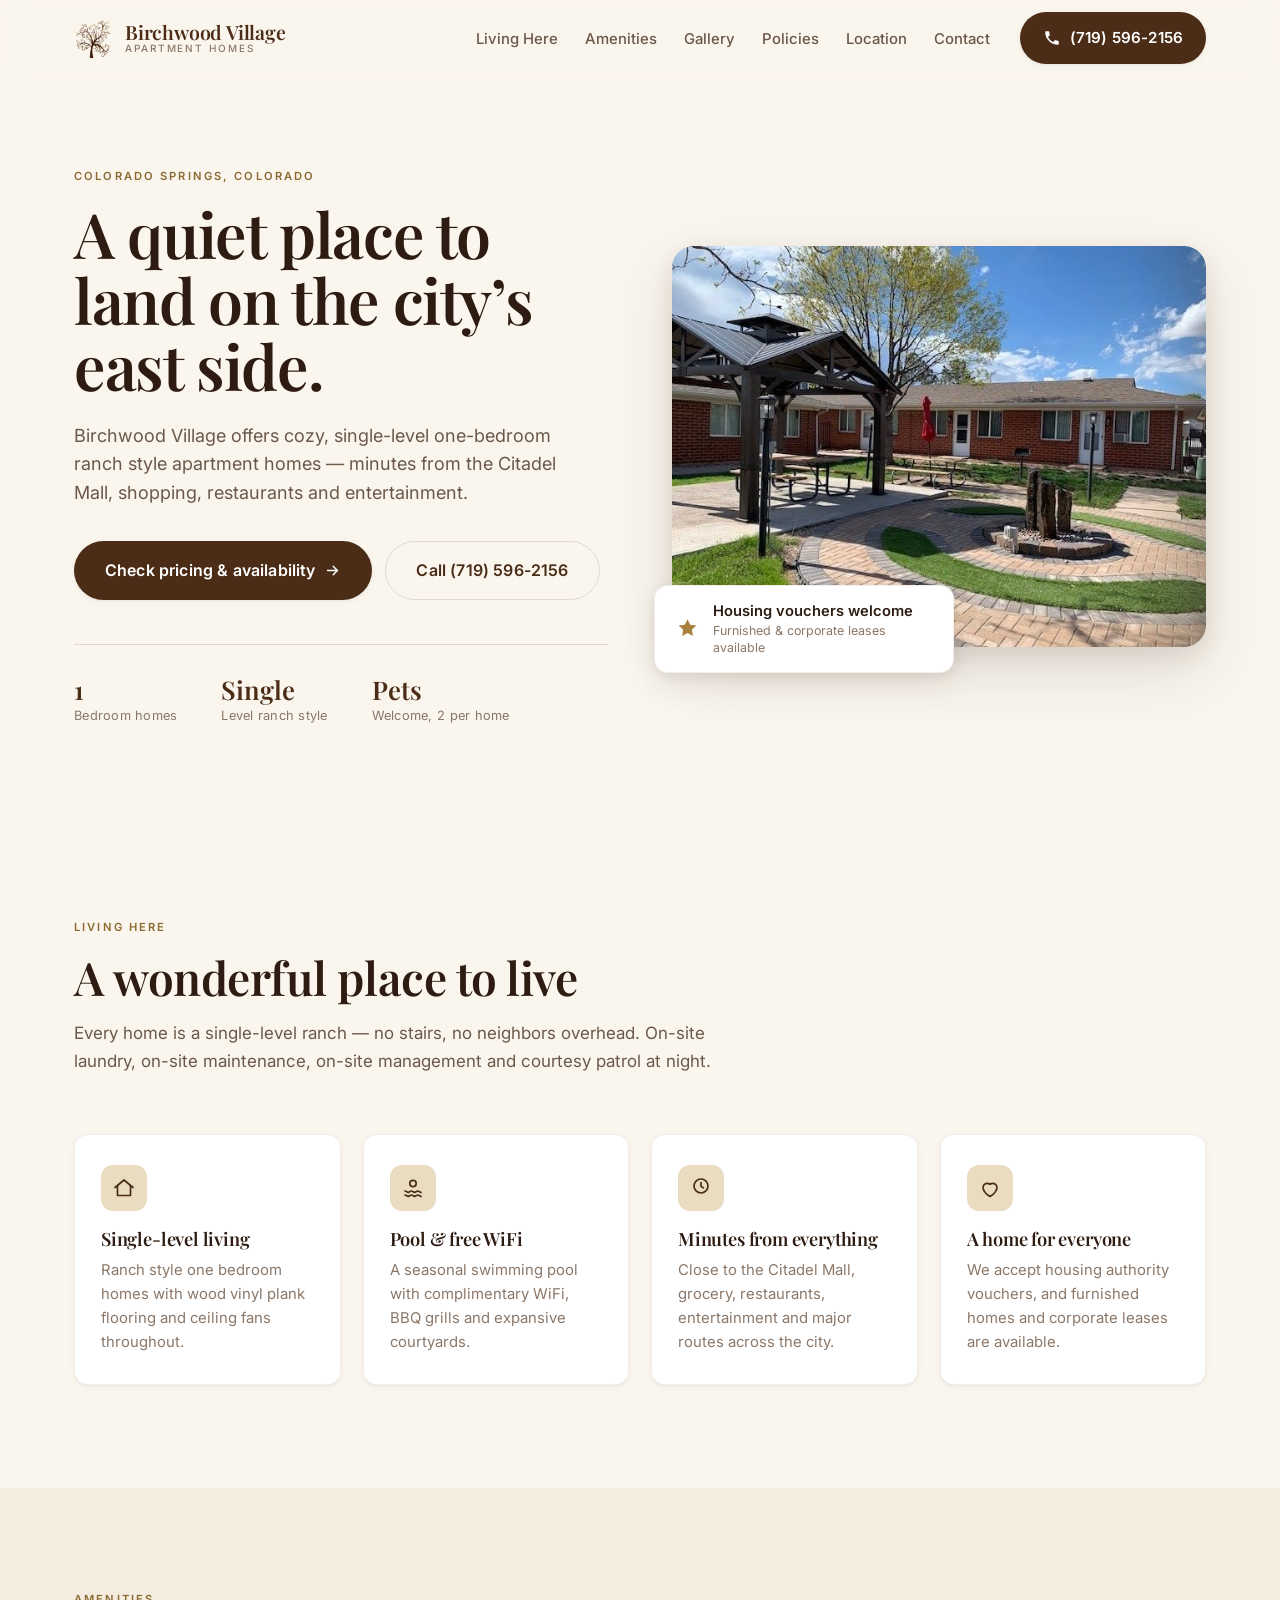
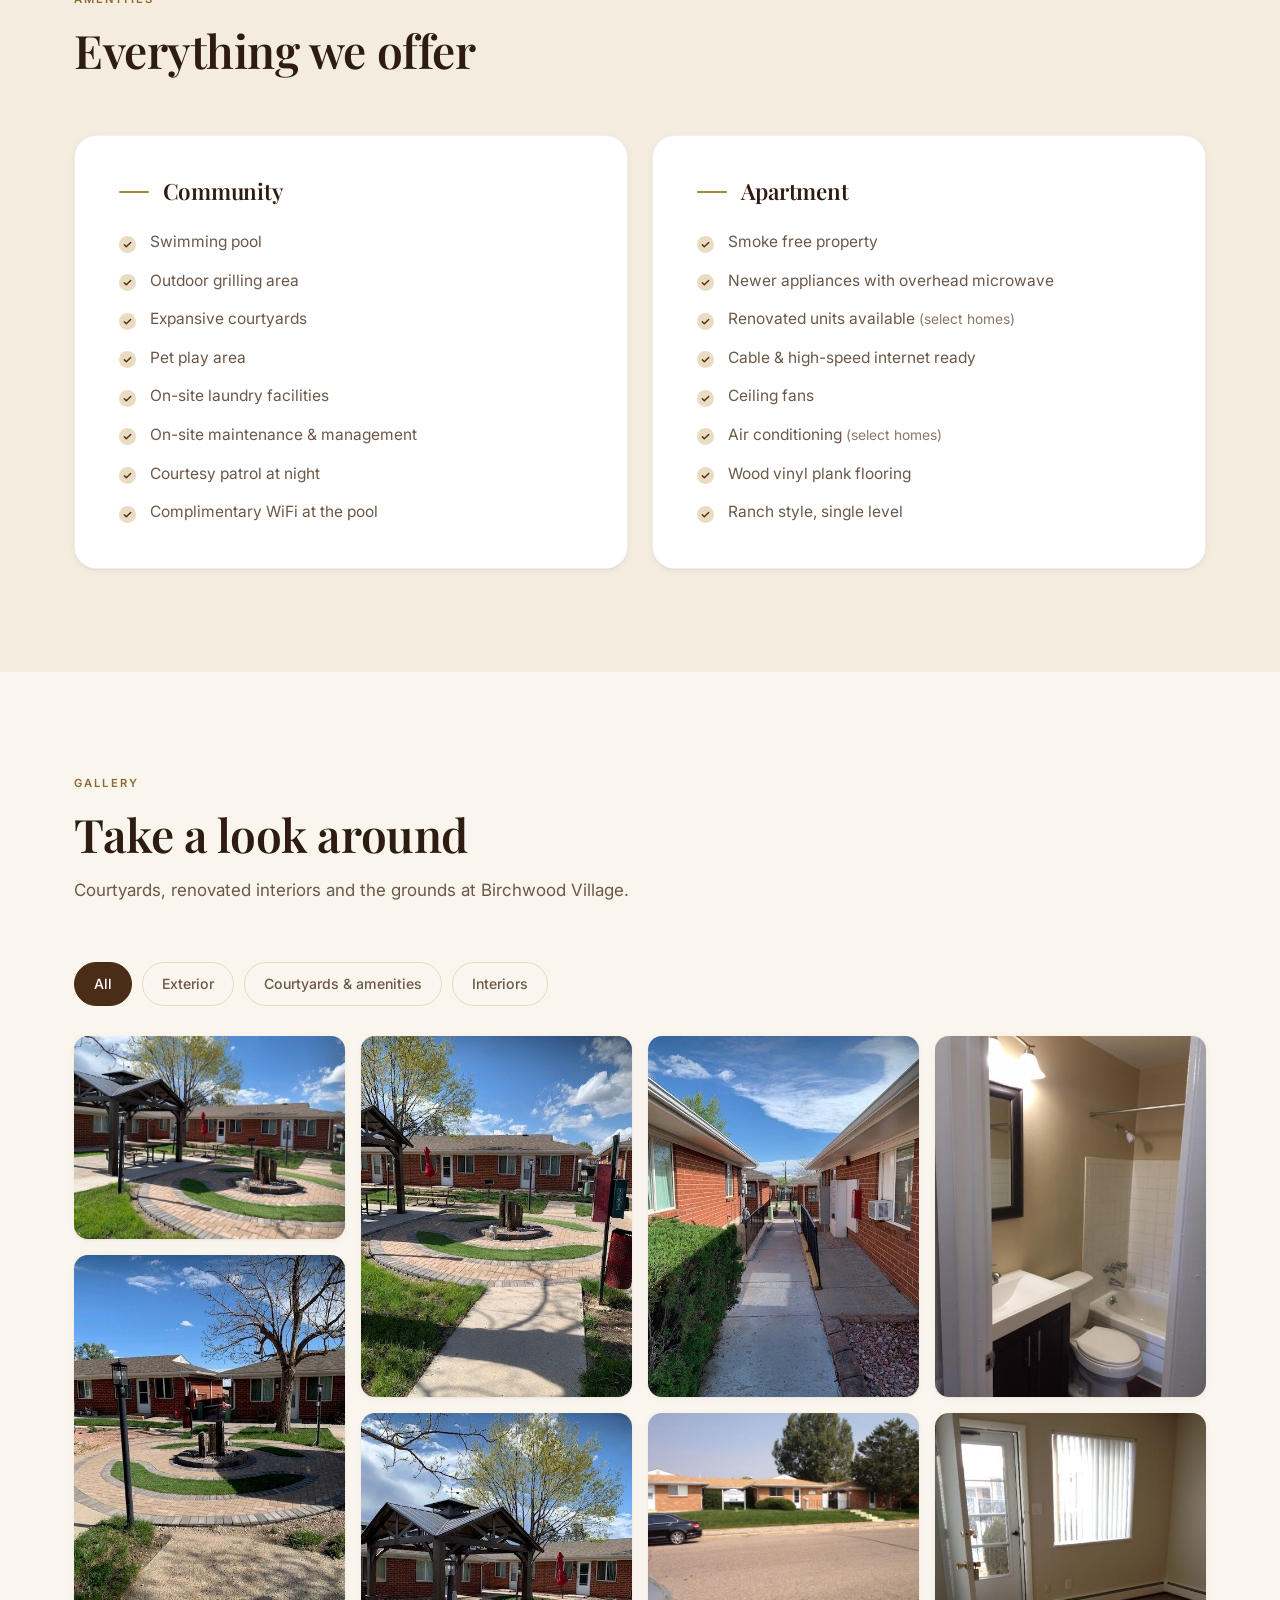
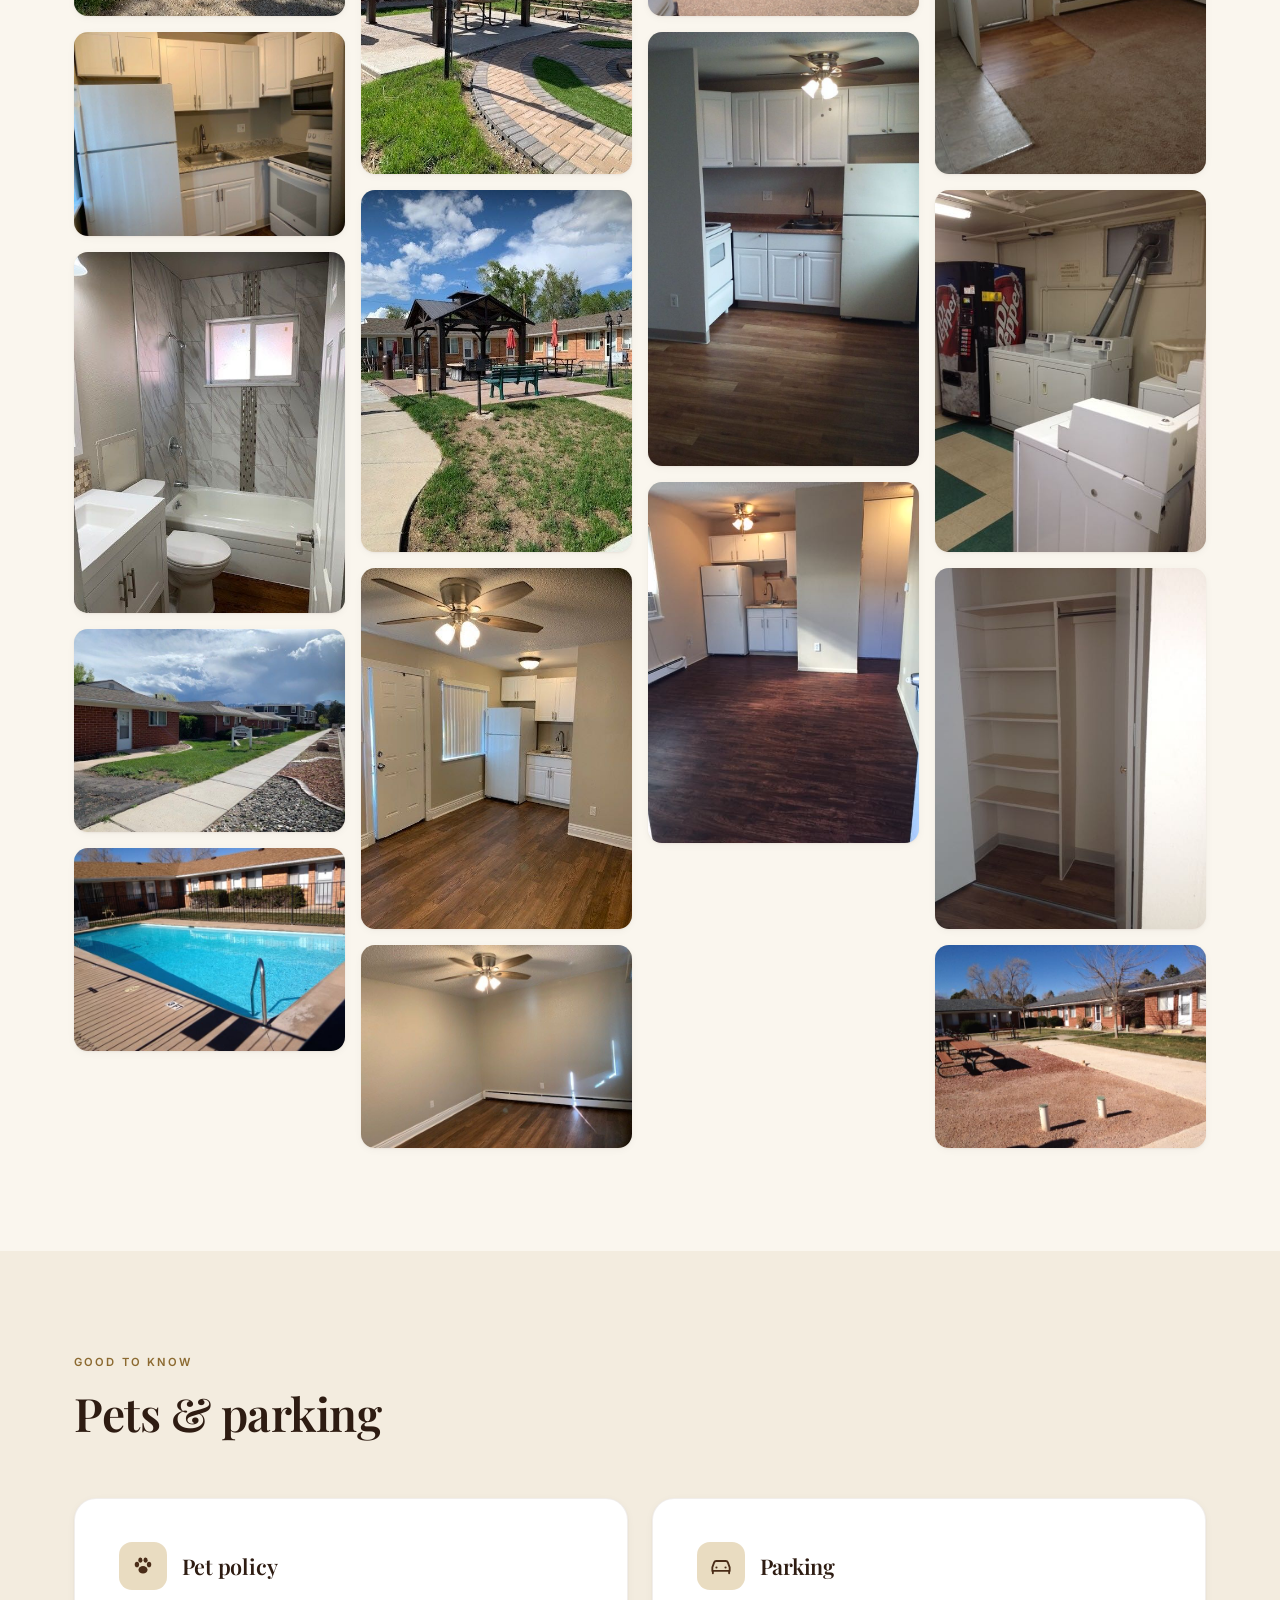
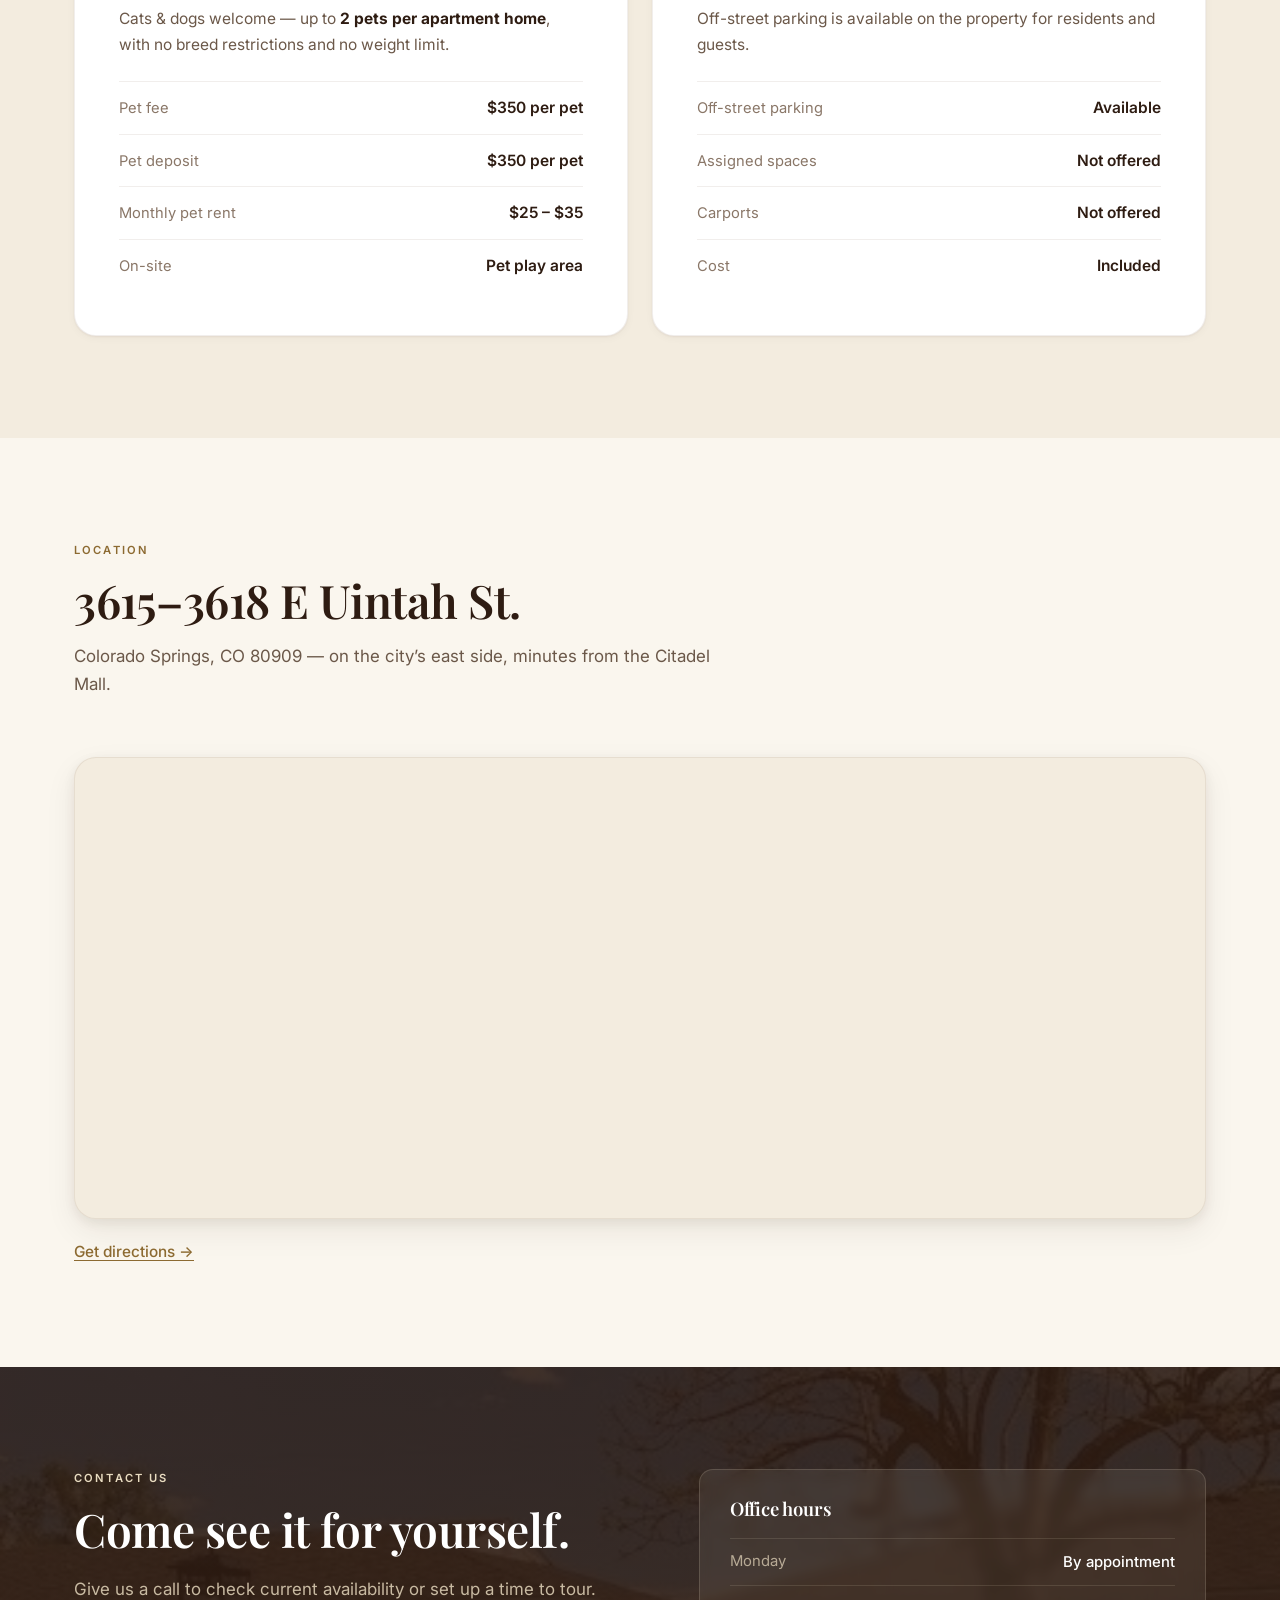
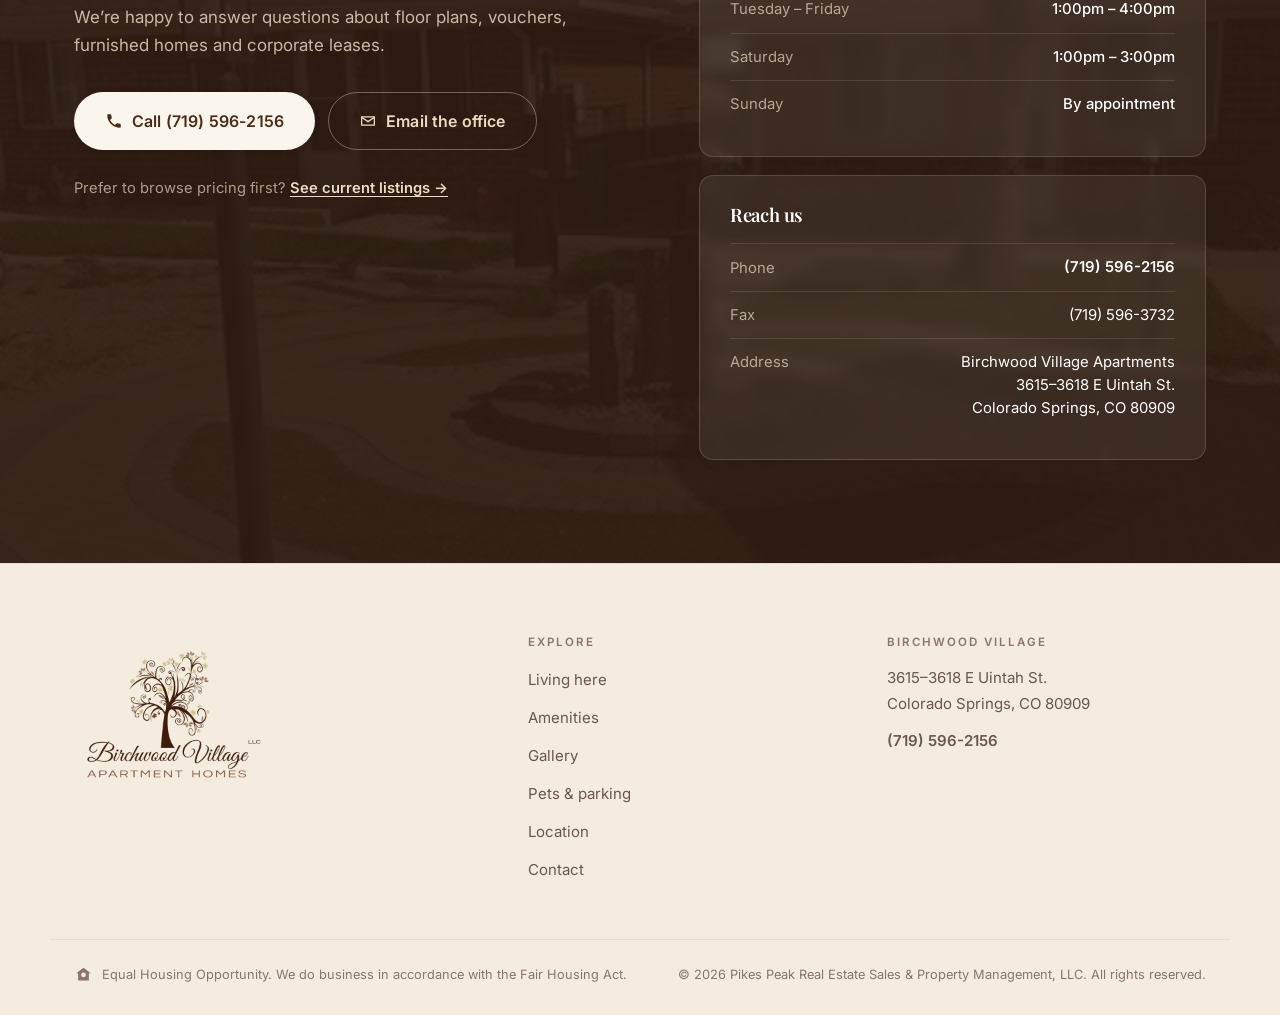
==== index.html @ 5e17aade "Rebuild Birchwood Village site as a static GitHub Pages site Replaces the WordPress/Divi site with a" ====
<!DOCTYPE html>
<html lang="en">
<head>
<meta charset="utf-8">
<meta name="viewport" content="width=device-width, initial-scale=1">
<title>Birchwood Village Apartments | One-Bedroom Homes in Colorado Springs, CO</title>
<meta name="description" content="Cozy single-level one-bedroom apartment homes in Colorado Springs, minutes from the Citadel Mall. Pool, courtyards, pet play area, on-site laundry. Housing vouchers welcome. Call (719) 596-2156.">
<link rel="canonical" href="https://www.rentbirchwoodvillage.com/">
<meta name="theme-color" content="#4A2C17">

<meta property="og:type" content="website">
<meta property="og:site_name" content="Birchwood Village Apartments">
<meta property="og:title" content="Birchwood Village Apartments | Colorado Springs, CO">
<meta property="og:description" content="Cozy single-level one-bedroom apartment homes minutes from the Citadel Mall. Pool, courtyards, pet play area and on-site laundry.">
<meta property="og:url" content="https://www.rentbirchwoodvillage.com/">
<meta property="og:image" content="https://www.rentbirchwoodvillage.com/assets/img/og-image.jpg">
<meta property="og:image:width" content="1200">
<meta property="og:image:height" content="630">
<meta name="twitter:card" content="summary_large_image">

<link rel="icon" type="image/png" href="assets/img/favicon.png">
<link rel="apple-touch-icon" href="assets/img/apple-touch-icon.png">

<link rel="preconnect" href="https://fonts.googleapis.com">
<link rel="preconnect" href="https://fonts.gstatic.com" crossorigin>
<link rel="stylesheet" href="https://fonts.googleapis.com/css2?family=Playfair+Display:ital,wght@0,500;0,600;0,700;1,500&family=Inter:wght@400;500;600&display=swap">
<link rel="stylesheet" href="assets/css/styles.css">

<script type="application/ld+json">
{
  "@context": "https://schema.org",
  "@type": "ApartmentComplex",
  "name": "Birchwood Village Apartments",
  "url": "https://www.rentbirchwoodvillage.com/",
  "image": "https://www.rentbirchwoodvillage.com/assets/img/og-image.jpg",
  "description": "Single-level one-bedroom ranch style apartment homes in Colorado Springs, Colorado, minutes from the Citadel Mall.",
  "telephone": "+1-719-596-2156",
  "faxNumber": "+1-719-596-3732",
  "numberOfBedrooms": 1,
  "petsAllowed": true,
  "smokingAllowed": false,
  "address": {
    "@type": "PostalAddress",
    "streetAddress": "3615-3618 E Uintah St.",
    "addressLocality": "Colorado Springs",
    "addressRegion": "CO",
    "postalCode": "80909",
    "addressCountry": "US"
  },
  "amenityFeature": [
    { "@type": "LocationFeatureSpecification", "name": "Swimming Pool", "value": true },
    { "@type": "LocationFeatureSpecification", "name": "Outdoor Grilling Area", "value": true },
    { "@type": "LocationFeatureSpecification", "name": "Pet Play Area", "value": true },
    { "@type": "LocationFeatureSpecification", "name": "On-Site Laundry Facilities", "value": true },
    { "@type": "LocationFeatureSpecification", "name": "Courtesy Patrol", "value": true },
    { "@type": "LocationFeatureSpecification", "name": "Smoke Free Property", "value": true }
  ],
  "openingHoursSpecification": [
    { "@type": "OpeningHoursSpecification", "dayOfWeek": ["Tuesday","Wednesday","Thursday","Friday"], "opens": "13:00", "closes": "16:00" },
    { "@type": "OpeningHoursSpecification", "dayOfWeek": "Saturday", "opens": "13:00", "closes": "15:00" }
  ]
}
</script>
</head>
<body>
<a class="skip-link" href="#main">Skip to content</a>

<header class="site-header" id="siteHeader">
  <div class="wrap header-inner">
    <a class="brand" href="#top" aria-label="Birchwood Village Apartments, home">
      <img class="brand-mark" src="assets/img/logo-mark.png" alt="" width="512" height="512" decoding="async">
      <span class="brand-text">
        <span class="brand-name">Birchwood Village</span>
        <span class="brand-sub">Apartment Homes</span>
      </span>
    </a>

    <nav class="nav" id="nav" aria-label="Main">
      <ul class="nav-list">
        <li><a href="#living">Living Here</a></li>
        <li><a href="#amenities">Amenities</a></li>
        <li><a href="#gallery">Gallery</a></li>
        <li><a href="#policies">Policies</a></li>
        <li><a href="#location">Location</a></li>
        <li><a href="#contact">Contact</a></li>
      </ul>
      <a class="btn btn-primary nav-cta" href="tel:+17195962156">
        <svg viewBox="0 0 24 24" aria-hidden="true" class="ico"><path d="M6.6 10.8a15.1 15.1 0 0 0 6.6 6.6l2.2-2.2c.3-.3.7-.4 1-.2 1.1.4 2.3.6 3.6.6.6 0 1 .4 1 1V20c0 .6-.4 1-1 1A17 17 0 0 1 3 4c0-.6.4-1 1-1h3.4c.6 0 1 .4 1 1 0 1.2.2 2.4.6 3.6.1.4 0 .8-.2 1l-2.2 2.2Z"/></svg>
        (719) 596-2156
      </a>
    </nav>

    <button class="nav-toggle" id="navToggle" aria-expanded="false" aria-controls="nav" aria-label="Open menu">
      <span class="bar"></span><span class="bar"></span><span class="bar"></span>
    </button>
  </div>
</header>

<main id="main">

  <!-- ================= HERO ================= -->
  <section class="hero" id="top">
    <div class="wrap hero-grid">
      <div class="hero-copy reveal">
        <p class="eyebrow">Colorado Springs, Colorado</p>
        <h1>A quiet place to land on the city&rsquo;s east side.</h1>
        <p class="lede">
          Birchwood Village offers cozy, single-level one-bedroom ranch style apartment
          homes &mdash; minutes from the Citadel Mall, shopping, restaurants and entertainment.
        </p>
        <div class="hero-actions">
          <a class="btn btn-primary btn-lg" href="https://www.apartments.com/birchwood-village-colorado-springs-co/5y0g01p/" target="_blank" rel="noopener">
            Check pricing &amp; availability
            <svg viewBox="0 0 24 24" aria-hidden="true" class="ico ico-end"><path d="M5 12h12M13 6l6 6-6 6" fill="none" stroke="currentColor" stroke-width="2" stroke-linecap="round" stroke-linejoin="round"/></svg>
          </a>
          <a class="btn btn-ghost btn-lg" href="tel:+17195962156">Call (719) 596-2156</a>
        </div>

        <ul class="hero-facts">
          <li><strong>1</strong><span>Bedroom homes</span></li>
          <li><strong>Single</strong><span>Level ranch style</span></li>
          <li><strong>Pets</strong><span>Welcome, 2 per home</span></li>
        </ul>
      </div>

      <div class="hero-media reveal">
        <figure class="hero-figure">
          <img src="assets/img/hero.jpg" alt="Covered picnic pavilion and fire pit in the paver courtyard at Birchwood Village" width="640" height="480" fetchpriority="high" decoding="async">
        </figure>
        <div class="hero-badge">
          <svg viewBox="0 0 24 24" aria-hidden="true"><path d="M12 3l2.6 5.3 5.9.9-4.3 4.1 1 5.8L12 16.4 6.8 19.1l1-5.8L3.5 9.2l5.9-.9L12 3z"/></svg>
          <span><strong>Housing vouchers welcome</strong>Furnished &amp; corporate leases available</span>
        </div>
      </div>
    </div>
  </section>

  <!-- ================= LIVING HERE ================= -->
  <section class="section" id="living">
    <div class="wrap">
      <header class="section-head reveal">
        <p class="eyebrow">Living here</p>
        <h2>A wonderful place to live</h2>
        <p class="section-lede">
          Every home is a single-level ranch &mdash; no stairs, no neighbors overhead. On-site
          laundry, on-site maintenance, on-site management and courtesy patrol at night.
        </p>
      </header>

      <ul class="feature-grid">
        <li class="feature reveal">
          <span class="feature-ico" aria-hidden="true">
            <svg viewBox="0 0 24 24"><path d="M3 11.5 12 4l9 7.5" fill="none" stroke="currentColor" stroke-width="1.7" stroke-linecap="round" stroke-linejoin="round"/><path d="M5.5 10v9.5h13V10" fill="none" stroke="currentColor" stroke-width="1.7" stroke-linecap="round" stroke-linejoin="round"/></svg>
          </span>
          <h3>Single-level living</h3>
          <p>Ranch style one bedroom homes with wood vinyl plank flooring and ceiling fans throughout.</p>
        </li>
        <li class="feature reveal">
          <span class="feature-ico" aria-hidden="true">
            <svg viewBox="0 0 24 24"><path d="M4 15c1.6 0 1.6 1.4 3.2 1.4S8.8 15 10.4 15s1.6 1.4 3.2 1.4S15.2 15 16.8 15s1.6 1.4 3.2 1.4" fill="none" stroke="currentColor" stroke-width="1.7" stroke-linecap="round"/><path d="M4 19c1.6 0 1.6 1.4 3.2 1.4S8.8 19 10.4 19s1.6 1.4 3.2 1.4S15.2 19 16.8 19s1.6 1.4 3.2 1.4" fill="none" stroke="currentColor" stroke-width="1.7" stroke-linecap="round"/><circle cx="12" cy="7.5" r="3.2" fill="none" stroke="currentColor" stroke-width="1.7"/></svg>
          </span>
          <h3>Pool &amp; free WiFi</h3>
          <p>A seasonal swimming pool with complimentary WiFi, BBQ grills and expansive courtyards.</p>
        </li>
        <li class="feature reveal">
          <span class="feature-ico" aria-hidden="true">
            <svg viewBox="0 0 24 24"><circle cx="12" cy="10" r="7" fill="none" stroke="currentColor" stroke-width="1.7"/><path d="M12 6.5v3.8l2.4 1.6" fill="none" stroke="currentColor" stroke-width="1.7" stroke-linecap="round"/></svg>
          </span>
          <h3>Minutes from everything</h3>
          <p>Close to the Citadel Mall, grocery, restaurants, entertainment and major routes across the city.</p>
        </li>
        <li class="feature reveal">
          <span class="feature-ico" aria-hidden="true">
            <svg viewBox="0 0 24 24"><path d="M12 20.5s-7-4.4-7-9.3A4.2 4.2 0 0 1 12 8.4a4.2 4.2 0 0 1 7 2.8c0 4.9-7 9.3-7 9.3Z" fill="none" stroke="currentColor" stroke-width="1.7" stroke-linejoin="round"/></svg>
          </span>
          <h3>A home for everyone</h3>
          <p>We accept housing authority vouchers, and furnished homes and corporate leases are available.</p>
        </li>
      </ul>
    </div>
  </section>

  <!-- ================= AMENITIES ================= -->
  <section class="section section-alt" id="amenities">
    <div class="wrap">
      <header class="section-head reveal">
        <p class="eyebrow">Amenities</p>
        <h2>Everything we offer</h2>
      </header>

      <div class="amen-grid">
        <div class="amen-card reveal">
          <h3><span class="amen-rule" aria-hidden="true"></span>Community</h3>
          <ul class="check-list">
            <li>Swimming pool</li>
            <li>Outdoor grilling area</li>
            <li>Expansive courtyards</li>
            <li>Pet play area</li>
            <li>On-site laundry facilities</li>
            <li>On-site maintenance &amp; management</li>
            <li>Courtesy patrol at night</li>
            <li>Complimentary WiFi at the pool</li>
          </ul>
        </div>

        <div class="amen-card reveal">
          <h3><span class="amen-rule" aria-hidden="true"></span>Apartment</h3>
          <ul class="check-list">
            <li>Smoke free property</li>
            <li>Newer appliances with overhead microwave</li>
            <li>Renovated units available <em>(select homes)</em></li>
            <li>Cable &amp; high-speed internet ready</li>
            <li>Ceiling fans</li>
            <li>Air conditioning <em>(select homes)</em></li>
            <li>Wood vinyl plank flooring</li>
            <li>Ranch style, single level</li>
          </ul>
        </div>
      </div>
    </div>
  </section>

  <!-- ================= GALLERY ================= -->
  <section class="section" id="gallery">
    <div class="wrap">
      <header class="section-head reveal">
        <p class="eyebrow">Gallery</p>
        <h2>Take a look around</h2>
        <p class="section-lede">Courtyards, renovated interiors and the grounds at Birchwood Village.</p>
      </header>

      <div class="filters reveal" role="group" aria-label="Filter photos">
        <button class="chip is-active" data-filter="all" aria-pressed="true">All</button>
        <button class="chip" data-filter="exterior" aria-pressed="false">Exterior</button>
        <button class="chip" data-filter="amenities" aria-pressed="false">Courtyards &amp; amenities</button>
        <button class="chip" data-filter="interiors" aria-pressed="false">Interiors</button>
      </div>

      <div class="gallery" id="galleryGrid">
        <button class="shot" data-cat="amenities" data-full="assets/img/gallery/courtyard-pavilion.jpg" data-caption="Covered picnic pavilion and fire pit in the paver courtyard">
          <img src="assets/img/gallery/courtyard-pavilion.jpg" alt="Covered picnic pavilion and fire pit in the paver courtyard" width="640" height="480" loading="lazy" decoding="async"></button>
        <button class="shot" data-cat="amenities" data-full="assets/img/gallery/courtyard-water-feature.jpg" data-caption="Paver courtyard with water feature and lamp posts">
          <img src="assets/img/gallery/courtyard-water-feature.jpg" alt="Paver courtyard with water feature and lamp posts" width="480" height="640" loading="lazy" decoding="async"></button>
        <button class="shot" data-cat="interiors" data-full="assets/img/gallery/kitchen-renovated.jpg" data-caption="Renovated kitchen with granite counters, shaker cabinets and stainless microwave">
          <img src="assets/img/gallery/kitchen-renovated.jpg" alt="Renovated kitchen with granite counters, shaker cabinets and stainless microwave" width="640" height="480" loading="lazy" decoding="async"></button>
        <button class="shot" data-cat="interiors" data-full="assets/img/gallery/bathroom-renovated.jpg" data-caption="Renovated bathroom with tile tub surround and mosaic accent">
          <img src="assets/img/gallery/bathroom-renovated.jpg" alt="Renovated bathroom with tile tub surround and mosaic accent" width="480" height="640" loading="lazy" decoding="async"></button>
        <button class="shot" data-cat="exterior" data-full="assets/img/gallery/exterior-row.jpg" data-caption="Single-level brick ranch apartment homes">
          <img src="assets/img/gallery/exterior-row.jpg" alt="Single-level brick ranch apartment homes along a sidewalk" width="640" height="480" loading="lazy" decoding="async"></button>
        <button class="shot" data-cat="amenities" data-full="assets/img/gallery/swimming-pool.jpg" data-caption="Seasonal swimming pool">
          <img src="assets/img/gallery/swimming-pool.jpg" alt="Seasonal swimming pool with fenced deck" width="640" height="480" loading="lazy" decoding="async"></button>
        <button class="shot" data-cat="amenities" data-full="assets/img/gallery/courtyard-seating.jpg" data-caption="Courtyard picnic tables and grilling area">
          <img src="assets/img/gallery/courtyard-seating.jpg" alt="Courtyard picnic tables and grilling area" width="480" height="640" loading="lazy" decoding="async"></button>
        <button class="shot" data-cat="amenities" data-full="assets/img/gallery/pavilion-picnic.jpg" data-caption="Covered pavilion with picnic seating">
          <img src="assets/img/gallery/pavilion-picnic.jpg" alt="Covered pavilion with picnic seating beside the courtyard" width="480" height="640" loading="lazy" decoding="async"></button>
        <button class="shot" data-cat="amenities" data-full="assets/img/gallery/pavilion-lawn.jpg" data-caption="Pavilion and open lawn">
          <img src="assets/img/gallery/pavilion-lawn.jpg" alt="Pavilion and open lawn with patio umbrellas" width="480" height="640" loading="lazy" decoding="async"></button>
        <button class="shot" data-cat="interiors" data-full="assets/img/gallery/living-kitchenette.jpg" data-caption="Open living area with kitchen and ceiling fan">
          <img src="assets/img/gallery/living-kitchenette.jpg" alt="Open living area with kitchen and ceiling fan" width="480" height="640" loading="lazy" decoding="async"></button>
        <button class="shot" data-cat="interiors" data-full="assets/img/gallery/bedroom.jpg" data-caption="Bedroom with ceiling fan and wood-style plank flooring">
          <img src="assets/img/gallery/bedroom.jpg" alt="Bedroom with ceiling fan and wood-style plank flooring" width="640" height="480" loading="lazy" decoding="async"></button>
        <button class="shot" data-cat="exterior" data-full="assets/img/gallery/walkway.jpg" data-caption="Landscaped walkway between apartment buildings">
          <img src="assets/img/gallery/walkway.jpg" alt="Landscaped walkway between brick apartment buildings" width="480" height="640" loading="lazy" decoding="async"></button>
        <button class="shot" data-cat="exterior" data-full="assets/img/gallery/property-frontage.jpg" data-caption="Birchwood Village frontage on East Uintah Street">
          <img src="assets/img/gallery/property-frontage.jpg" alt="Birchwood Village frontage and signage on East Uintah Street" width="1200" height="900" loading="lazy" decoding="async"></button>
        <button class="shot" data-cat="interiors" data-full="assets/img/gallery/kitchen-updated.jpg" data-caption="Updated kitchen with full-size appliances">
          <img src="assets/img/gallery/kitchen-updated.jpg" alt="Updated kitchen with full-size appliances" width="750" height="1200" loading="lazy" decoding="async"></button>
        <button class="shot" data-cat="interiors" data-full="assets/img/gallery/remodeled-interior.jpg" data-caption="Remodeled apartment interior">
          <img src="assets/img/gallery/remodeled-interior.jpg" alt="Remodeled apartment interior" width="480" height="640" loading="lazy" decoding="async"></button>
        <button class="shot" data-cat="interiors" data-full="assets/img/gallery/remodeled-bath.jpg" data-caption="Remodeled bathroom">
          <img src="assets/img/gallery/remodeled-bath.jpg" alt="Remodeled bathroom" width="480" height="640" loading="lazy" decoding="async"></button>
        <button class="shot" data-cat="interiors" data-full="assets/img/gallery/living-area.jpg" data-caption="Living area with large window">
          <img src="assets/img/gallery/living-area.jpg" alt="Living area with large window" width="480" height="640" loading="lazy" decoding="async"></button>
        <button class="shot" data-cat="amenities" data-full="assets/img/gallery/laundry-facility.jpg" data-caption="On-site laundry facility">
          <img src="assets/img/gallery/laundry-facility.jpg" alt="On-site laundry facility with washers and dryers" width="480" height="640" loading="lazy" decoding="async"></button>
        <button class="shot" data-cat="interiors" data-full="assets/img/gallery/storage.jpg" data-caption="In-unit storage closet">
          <img src="assets/img/gallery/storage.jpg" alt="In-unit storage closet" width="480" height="640" loading="lazy" decoding="async"></button>
        <button class="shot" data-cat="exterior" data-full="assets/img/gallery/courtyard-lawn.jpg" data-caption="Courtyard lawns and mature trees">
          <img src="assets/img/gallery/courtyard-lawn.jpg" alt="Courtyard lawns and mature trees" width="640" height="480" loading="lazy" decoding="async"></button>
      </div>
      <p class="gallery-empty" id="galleryEmpty" hidden>No photos in this category.</p>
    </div>
  </section>

  <!-- ================= POLICIES ================= -->
  <section class="section section-alt" id="policies">
    <div class="wrap">
      <header class="section-head reveal">
        <p class="eyebrow">Good to know</p>
        <h2>Pets &amp; parking</h2>
      </header>

      <div class="policy-grid">
        <div class="policy-card reveal">
          <div class="policy-head">
            <span class="policy-ico" aria-hidden="true">
              <svg viewBox="0 0 24 24"><ellipse cx="12" cy="15.5" rx="4.2" ry="3.4"/><ellipse cx="6.4" cy="10.6" rx="2" ry="2.6"/><ellipse cx="17.6" cy="10.6" rx="2" ry="2.6"/><ellipse cx="9.6" cy="6.6" rx="1.9" ry="2.5"/><ellipse cx="14.4" cy="6.6" rx="1.9" ry="2.5"/></svg>
            </span>
            <h3>Pet policy</h3>
          </div>
          <p class="policy-note">Cats &amp; dogs welcome &mdash; up to <strong>2 pets per apartment home</strong>, with no breed restrictions and no weight limit.</p>
          <dl class="spec">
            <div><dt>Pet fee</dt><dd>$350 per pet</dd></div>
            <div><dt>Pet deposit</dt><dd>$350 per pet</dd></div>
            <div><dt>Monthly pet rent</dt><dd>$25 &ndash; $35</dd></div>
            <div><dt>On-site</dt><dd>Pet play area</dd></div>
          </dl>
        </div>

        <div class="policy-card reveal">
          <div class="policy-head">
            <span class="policy-ico" aria-hidden="true">
              <svg viewBox="0 0 24 24"><path d="M4.5 16.5v2.2M19.5 16.5v2.2" stroke="currentColor" stroke-width="1.7" stroke-linecap="round" fill="none"/><path d="M4 16.5h16v-3.2l-1.7-4.6a2 2 0 0 0-1.9-1.3H7.6a2 2 0 0 0-1.9 1.3L4 13.3v3.2Z" fill="none" stroke="currentColor" stroke-width="1.7" stroke-linejoin="round"/><circle cx="7.8" cy="13.4" r="1"/><circle cx="16.2" cy="13.4" r="1"/></svg>
            </span>
            <h3>Parking</h3>
          </div>
          <p class="policy-note">Off-street parking is available on the property for residents and guests.</p>
          <dl class="spec">
            <div><dt>Off-street parking</dt><dd>Available</dd></div>
            <div><dt>Assigned spaces</dt><dd>Not offered</dd></div>
            <div><dt>Carports</dt><dd>Not offered</dd></div>
            <div><dt>Cost</dt><dd>Included</dd></div>
          </dl>
        </div>
      </div>
    </div>
  </section>

  <!-- ================= LOCATION ================= -->
  <section class="section" id="location">
    <div class="wrap">
      <header class="section-head reveal">
        <p class="eyebrow">Location</p>
        <h2>3615&ndash;3618 E Uintah St.</h2>
        <p class="section-lede">Colorado Springs, CO 80909 &mdash; on the city&rsquo;s east side, minutes from the Citadel Mall.</p>
      </header>

      <div class="map-wrap reveal">
        <iframe
          title="Map showing Birchwood Village Apartments at 3615 E Uintah St, Colorado Springs, CO 80909"
          src="https://maps.google.com/maps?q=3615%20E%20Uintah%20St%2C%20Colorado%20Springs%2C%20CO%2080909&t=&z=15&ie=UTF8&iwloc=&output=embed"
          loading="lazy" referrerpolicy="no-referrer-when-downgrade"></iframe>
      </div>
      <p class="map-link">
        <a href="https://www.google.com/maps/dir/?api=1&destination=3615+E+Uintah+St%2C+Colorado+Springs%2C+CO+80909" target="_blank" rel="noopener">Get directions &rarr;</a>
      </p>
    </div>
  </section>

  <!-- ================= CONTACT ================= -->
  <section class="section section-contact" id="contact">
    <div class="wrap">
      <div class="contact-grid">
        <div class="contact-copy reveal">
          <p class="eyebrow eyebrow-light">Contact us</p>
          <h2>Come see it for yourself.</h2>
          <p class="lede-light">
            Give us a call to check current availability or set up a time to tour. We&rsquo;re happy
            to answer questions about floor plans, vouchers, furnished homes and corporate leases.
          </p>

          <div class="contact-actions">
            <a class="btn btn-cream btn-lg" href="tel:+17195962156">
              <svg viewBox="0 0 24 24" aria-hidden="true" class="ico"><path d="M6.6 10.8a15.1 15.1 0 0 0 6.6 6.6l2.2-2.2c.3-.3.7-.4 1-.2 1.1.4 2.3.6 3.6.6.6 0 1 .4 1 1V20c0 .6-.4 1-1 1A17 17 0 0 1 3 4c0-.6.4-1 1-1h3.4c.6 0 1 .4 1 1 0 1.2.2 2.4.6 3.6.1.4 0 .8-.2 1l-2.2 2.2Z"/></svg>
              Call (719) 596-2156
            </a>
            <!-- TODO: confirm this mailbox exists before launch (see README). -->
            <a class="btn btn-outline-light btn-lg" href="mailto:leasing@rentbirchwoodvillage.com?subject=Birchwood%20Village%20%E2%80%93%20Availability%20Inquiry&amp;body=Hello%2C%0A%0AI%27d%20like%20to%20ask%20about%20availability%20at%20Birchwood%20Village.%0A%0AName%3A%0APhone%3A%0ADesired%20move-in%20date%3A%0AQuestions%3A%0A%0AThank%20you.">
              <svg viewBox="0 0 24 24" aria-hidden="true" class="ico"><path d="M3.5 6.5h17v11h-17z" fill="none" stroke="currentColor" stroke-width="1.7"/><path d="m3.9 7.2 8.1 5.6 8.1-5.6" fill="none" stroke="currentColor" stroke-width="1.7" stroke-linecap="round"/></svg>
              Email the office
            </a>
          </div>

          <p class="contact-fine">
            Prefer to browse pricing first?
            <a href="https://www.apartments.com/birchwood-village-colorado-springs-co/5y0g01p/" target="_blank" rel="noopener">See current listings &rarr;</a>
          </p>
        </div>

        <div class="contact-cards reveal">
          <div class="info-card">
            <h3>Office hours</h3>
            <dl class="hours">
              <div><dt>Monday</dt><dd>By appointment</dd></div>
              <div><dt>Tuesday &ndash; Friday</dt><dd>1:00pm &ndash; 4:00pm</dd></div>
              <div><dt>Saturday</dt><dd>1:00pm &ndash; 3:00pm</dd></div>
              <div><dt>Sunday</dt><dd>By appointment</dd></div>
            </dl>
          </div>

          <div class="info-card">
            <h3>Reach us</h3>
            <ul class="contact-list">
              <li>
                <span class="cl-label">Phone</span>
                <a href="tel:+17195962156">(719) 596-2156</a>
              </li>
              <li>
                <span class="cl-label">Fax</span>
                <span>(719) 596-3732</span>
              </li>
              <li>
                <span class="cl-label">Address</span>
                <address>
                  Birchwood Village Apartments<br>
                  3615&ndash;3618 E Uintah St.<br>
                  Colorado Springs, CO 80909
                </address>
              </li>
            </ul>
          </div>
        </div>
      </div>
    </div>
  </section>

</main>

<footer class="site-footer">
  <div class="wrap footer-inner">
    <div class="footer-brand">
      <img src="assets/img/logo.png" alt="Birchwood Village Apartment Homes" width="1200" height="960" loading="lazy" decoding="async">
    </div>

    <nav class="footer-nav" aria-label="Footer">
      <h4>Explore</h4>
      <ul>
        <li><a href="#living">Living here</a></li>
        <li><a href="#amenities">Amenities</a></li>
        <li><a href="#gallery">Gallery</a></li>
        <li><a href="#policies">Pets &amp; parking</a></li>
        <li><a href="#location">Location</a></li>
        <li><a href="#contact">Contact</a></li>
      </ul>
    </nav>

    <div class="footer-contact">
      <h4>Birchwood Village</h4>
      <address>
        3615&ndash;3618 E Uintah St.<br>
        Colorado Springs, CO 80909
      </address>
      <p><a href="tel:+17195962156">(719) 596-2156</a></p>
    </div>
  </div>

  <div class="wrap footer-bottom">
    <p class="eho">
      <svg viewBox="0 0 24 24" aria-hidden="true" class="eho-ico"><path d="M12 3.5 2.8 10.4h2.4v9.2h13.6v-9.2h2.4L12 3.5Zm0 6.1a3 3 0 1 1 0 6 3 3 0 0 1 0-6Z"/></svg>
      Equal Housing Opportunity. We do business in accordance with the Fair Housing Act.
    </p>
    <p class="copy">&copy; <span id="year">2026</span> Pikes Peak Real Estate Sales &amp; Property Management, LLC. All rights reserved.</p>
  </div>
</footer>

<!-- Lightbox -->
<div class="lightbox" id="lightbox" role="dialog" aria-modal="true" aria-label="Photo viewer" hidden>
  <button class="lb-close" id="lbClose" aria-label="Close photo viewer">&times;</button>
  <button class="lb-nav lb-prev" id="lbPrev" aria-label="Previous photo">&#8249;</button>
  <figure class="lb-figure">
    <img id="lbImg" src="" alt="">
    <figcaption id="lbCaption"></figcaption>
  </figure>
  <button class="lb-nav lb-next" id="lbNext" aria-label="Next photo">&#8250;</button>
</div>

<script src="assets/js/main.js" defer></script>
</body>
</html>
---- assets/css/styles.css ----
/* ==========================================================================
   Birchwood Village Apartments
   Palette derived from the property logo: deep brown, warm gold, cream.
   ========================================================================== */

:root {
  --ink:        #2E1C12;
  --brown:      #4A2C17;
  --brown-mid:  #6B4426;
  --body:       #6B5849;
  --body-soft:  #8A7768;

  --gold:       #A9813F;
  --gold-deep:  #8C6A31;
  --gold-soft:  #E9DCC1;

  --cream:      #FAF6EE;
  --cream-deep: #F3ECDF;
  --card:       #FFFFFF;

  --line:       rgba(74, 44, 23, .14);
  --line-soft:  rgba(74, 44, 23, .08);

  --shadow-sm:  0 1px 2px rgba(46, 28, 18, .05), 0 2px 8px rgba(46, 28, 18, .04);
  --shadow-md:  0 4px 12px rgba(46, 28, 18, .07), 0 12px 32px rgba(46, 28, 18, .07);
  --shadow-lg:  0 8px 24px rgba(46, 28, 18, .10), 0 24px 64px rgba(46, 28, 18, .12);

  --serif: "Playfair Display", "Iowan Old Style", Georgia, "Times New Roman", serif;
  --sans:  "Inter", -apple-system, BlinkMacSystemFont, "Segoe UI", Roboto, Helvetica, Arial, sans-serif;

  --wrap: 1180px;
  --header-h: 76px;
  --radius: 14px;
  --radius-lg: 22px;
}

/* ---------- Reset ---------- */
*, *::before, *::after { box-sizing: border-box; }
html {
  -webkit-text-size-adjust: 100%;
  scroll-behavior: smooth;
  scroll-padding-top: calc(var(--header-h) + 16px);
}
body {
  margin: 0;
  background: var(--cream);
  color: var(--body);
  font-family: var(--sans);
  font-size: 17px;
  line-height: 1.65;
  -webkit-font-smoothing: antialiased;
  overflow-x: hidden;
}
img, svg, iframe { display: block; max-width: 100%; }
img { height: auto; }
h1, h2, h3, h4 { color: var(--ink); font-family: var(--serif); font-weight: 600; line-height: 1.15; margin: 0; letter-spacing: -.01em; }
p { margin: 0; }
ul, ol, dl, dd { margin: 0; padding: 0; }
li { list-style: none; }
a { color: var(--gold-deep); text-decoration-thickness: 1px; text-underline-offset: 3px; }
address { font-style: normal; }
button { font: inherit; color: inherit; }

:focus-visible {
  outline: 2.5px solid var(--gold);
  outline-offset: 3px;
  border-radius: 4px;
}

.wrap { width: 100%; max-width: var(--wrap); margin-inline: auto; padding-inline: 24px; }

.skip-link {
  position: absolute; left: 12px; top: -60px; z-index: 200;
  background: var(--brown); color: #fff; padding: 10px 18px;
  border-radius: 0 0 10px 10px; text-decoration: none; transition: top .18s ease;
}
.skip-link:focus { top: 0; }

/* ---------- Buttons ---------- */
.btn {
  display: inline-flex; align-items: center; justify-content: center; gap: 9px;
  padding: 12px 22px; border-radius: 999px; border: 1.5px solid transparent;
  font-family: var(--sans); font-size: .95rem; font-weight: 600; letter-spacing: .01em;
  text-decoration: none; cursor: pointer; white-space: nowrap;
  transition: background-color .2s ease, color .2s ease, border-color .2s ease,
              transform .2s ease, box-shadow .2s ease;
}
.btn-lg { padding: 15px 30px; font-size: 1rem; }
.btn .ico { width: 18px; height: 18px; fill: currentColor; flex: none; }
.btn .ico-end { width: 17px; height: 17px; }

.btn-primary { background: var(--brown); color: #fff; box-shadow: var(--shadow-sm); }
.btn-primary:hover { background: var(--ink); transform: translateY(-2px); box-shadow: var(--shadow-md); }

.btn-ghost { background: transparent; color: var(--brown); border-color: var(--line); }
.btn-ghost:hover { background: rgba(74, 44, 23, .05); border-color: var(--brown); transform: translateY(-2px); }

.btn-cream { background: var(--cream); color: var(--brown); box-shadow: var(--shadow-sm); }
.btn-cream:hover { background: #fff; transform: translateY(-2px); box-shadow: var(--shadow-md); }

.btn-outline-light { background: transparent; color: var(--gold-soft); border-color: rgba(233, 220, 193, .38); }
.btn-outline-light:hover { background: rgba(233, 220, 193, .12); border-color: var(--gold-soft); color: #fff; transform: translateY(-2px); }

/* ---------- Header ---------- */
.site-header {
  position: sticky; top: 0; z-index: 100;
  background: rgba(250, 246, 238, .82);
  backdrop-filter: saturate(180%) blur(14px);
  -webkit-backdrop-filter: saturate(180%) blur(14px);
  border-bottom: 1px solid transparent;
  transition: border-color .25s ease, box-shadow .25s ease, background-color .25s ease;
}
.site-header.is-stuck { border-bottom-color: var(--line-soft); box-shadow: 0 2px 20px rgba(46, 28, 18, .06); }

.header-inner { display: flex; align-items: center; justify-content: space-between; gap: 20px; min-height: var(--header-h); }

.brand { display: inline-flex; align-items: center; gap: 11px; text-decoration: none; }
.brand-mark { width: 40px; height: 40px; object-fit: contain; flex: none; }
.brand-text { display: flex; flex-direction: column; line-height: 1.1; }
.brand-name { font-family: var(--serif); font-size: 1.22rem; font-weight: 600; color: var(--brown); letter-spacing: -.01em; }
.brand-sub { font-size: .625rem; letter-spacing: .19em; text-transform: uppercase; color: var(--body-soft); font-weight: 500; }

.nav { display: flex; align-items: center; gap: 30px; }
.nav-list { display: flex; align-items: center; gap: 27px; }
.nav-list a {
  position: relative; color: var(--body); text-decoration: none;
  font-size: .93rem; font-weight: 500; padding: 6px 0;
  transition: color .18s ease;
}
.nav-list a::after {
  content: ""; position: absolute; left: 0; right: 0; bottom: 0; height: 1.5px;
  background: var(--gold); transform: scaleX(0); transform-origin: left;
  transition: transform .25s ease;
}
.nav-list a:hover { color: var(--brown); }
.nav-list a:hover::after,
.nav-list a.is-current::after { transform: scaleX(1); }
.nav-list a.is-current { color: var(--brown); font-weight: 600; }

.nav-toggle {
  display: none; width: 44px; height: 44px; border: 1px solid var(--line);
  border-radius: 11px; background: transparent; cursor: pointer;
  flex-direction: column; align-items: center; justify-content: center; gap: 5px;
}
.nav-toggle .bar { width: 19px; height: 1.8px; background: var(--brown); border-radius: 2px; transition: transform .25s ease, opacity .2s ease; }
.nav-toggle[aria-expanded="true"] .bar:nth-child(1) { transform: translateY(6.8px) rotate(45deg); }
.nav-toggle[aria-expanded="true"] .bar:nth-child(2) { opacity: 0; }
.nav-toggle[aria-expanded="true"] .bar:nth-child(3) { transform: translateY(-6.8px) rotate(-45deg); }

/* ---------- Typography helpers ---------- */
.eyebrow {
  font-size: .7rem; font-weight: 600; letter-spacing: .19em; text-transform: uppercase;
  color: var(--gold-deep); margin-bottom: 15px;
}
.eyebrow-light { color: var(--gold-soft); }

.section { padding: clamp(64px, 8vw, 108px) 0; }
.section-alt { background: var(--cream-deep); }

.section-head { max-width: 660px; margin-bottom: clamp(38px, 5vw, 58px); }
.section-head h2 { font-size: clamp(1.9rem, 3.6vw, 2.9rem); }
.section-lede { margin-top: 16px; font-size: 1.06rem; color: var(--body); }

/* ---------- Hero ---------- */
.hero { padding: clamp(52px, 7vw, 92px) 0 clamp(58px, 7vw, 96px); }
.hero-grid {
  display: grid; grid-template-columns: 1fr 1fr;
  gap: clamp(36px, 5vw, 72px); align-items: center;
}
.hero-copy h1 {
  font-size: clamp(2.35rem, 5vw, 3.9rem);
  line-height: 1.06; letter-spacing: -.022em;
}
.lede { margin-top: 22px; font-size: 1.13rem; line-height: 1.6; max-width: 46ch; }

.hero-actions { display: flex; flex-wrap: wrap; gap: 13px; margin-top: 34px; }

.hero-facts {
  display: flex; flex-wrap: wrap; gap: clamp(24px, 4vw, 44px);
  margin-top: 44px; padding-top: 30px; border-top: 1px solid var(--line);
}
.hero-facts li { display: flex; flex-direction: column; gap: 2px; }
.hero-facts strong { font-family: var(--serif); font-size: 1.6rem; font-weight: 600; color: var(--brown); line-height: 1.1; }
.hero-facts span { font-size: .8rem; color: var(--body-soft); letter-spacing: .02em; }

.hero-media { position: relative; }
.hero-figure {
  margin: 0; border-radius: var(--radius-lg); overflow: hidden;
  box-shadow: var(--shadow-lg); background: var(--cream-deep);
}
.hero-figure img { width: 100%; aspect-ratio: 4 / 3; object-fit: cover; }

.hero-badge {
  position: absolute; left: -18px; bottom: -26px;
  display: flex; align-items: center; gap: 13px;
  background: var(--card); border: 1px solid var(--line-soft);
  border-radius: var(--radius); padding: 15px 20px;
  box-shadow: var(--shadow-md); max-width: 300px;
}
.hero-badge svg { width: 25px; height: 25px; fill: var(--gold); flex: none; }
.hero-badge span { display: flex; flex-direction: column; font-size: .78rem; color: var(--body-soft); line-height: 1.4; }
.hero-badge strong { font-size: .92rem; color: var(--ink); font-weight: 600; }

/* ---------- Feature grid ---------- */
.feature-grid { display: grid; grid-template-columns: repeat(4, 1fr); gap: 22px; }
.feature {
  background: var(--card); border: 1px solid var(--line-soft);
  border-radius: var(--radius); padding: 30px 26px;
  box-shadow: var(--shadow-sm);
  transition: transform .25s ease, box-shadow .25s ease, border-color .25s ease;
}
.feature:hover { transform: translateY(-4px); box-shadow: var(--shadow-md); border-color: var(--line); }
.feature-ico {
  display: grid; place-items: center; width: 46px; height: 46px;
  border-radius: 12px; background: var(--gold-soft); color: var(--brown); margin-bottom: 18px;
}
.feature-ico svg { width: 24px; height: 24px; }
.feature h3 { font-size: 1.14rem; margin-bottom: 9px; }
.feature p { font-size: .93rem; color: var(--body-soft); line-height: 1.6; }

/* ---------- Amenities ---------- */
.amen-grid { display: grid; grid-template-columns: 1fr 1fr; gap: 24px; }
.amen-card {
  background: var(--card); border: 1px solid var(--line-soft);
  border-radius: var(--radius-lg); padding: clamp(28px, 3.4vw, 44px);
  box-shadow: var(--shadow-sm);
}
.amen-card h3 { display: flex; align-items: center; gap: 14px; font-size: 1.4rem; margin-bottom: 24px; }
.amen-rule { width: 30px; height: 2px; background: var(--gold); flex: none; border-radius: 2px; }

.check-list { display: grid; gap: 13px; }
.check-list li {
  position: relative; padding-left: 31px; font-size: .97rem; color: var(--body);
}
.check-list li::before {
  content: ""; position: absolute; left: 0; top: .42em;
  width: 17px; height: 17px; border-radius: 50%;
  background: var(--gold-soft) url("data:image/svg+xml,%3Csvg xmlns='http://www.w3.org/2000/svg' viewBox='0 0 24 24'%3E%3Cpath d='M5 12.6l4.4 4.4L19 7.4' fill='none' stroke='%234A2C17' stroke-width='3' stroke-linecap='round' stroke-linejoin='round'/%3E%3C/svg%3E") center / 11px 11px no-repeat;
}
.check-list em { font-style: normal; color: var(--body-soft); font-size: .89em; }

/* ---------- Gallery ---------- */
.filters { display: flex; flex-wrap: wrap; gap: 10px; margin-bottom: 30px; }
.chip {
  padding: 9px 19px; border-radius: 999px; border: 1.5px solid var(--line);
  background: transparent; color: var(--body); font-size: .88rem; font-weight: 500;
  cursor: pointer; transition: all .2s ease;
}
.chip:hover { border-color: var(--brown); color: var(--brown); }
.chip.is-active { background: var(--brown); border-color: var(--brown); color: #fff; }

.gallery { columns: 4; column-gap: 16px; }
.shot {
  display: block; width: 100%; padding: 0; margin: 0 0 16px; border: 0;
  background: var(--cream-deep); border-radius: var(--radius); overflow: hidden;
  cursor: zoom-in; break-inside: avoid; position: relative;
  box-shadow: var(--shadow-sm);
  transition: transform .28s ease, box-shadow .28s ease;
}
.shot img { width: 100%; transition: transform .5s ease, filter .3s ease; }
.shot::after {
  content: ""; position: absolute; inset: 0;
  background: linear-gradient(to top, rgba(46, 28, 18, .28), transparent 55%);
  opacity: 0; transition: opacity .28s ease;
}
.shot:hover { transform: translateY(-3px); box-shadow: var(--shadow-md); }
.shot:hover img { transform: scale(1.045); }
.shot:hover::after { opacity: 1; }
.shot[hidden] { display: none; }

.gallery-empty { text-align: center; color: var(--body-soft); padding: 40px 0; }

/* ---------- Policies ---------- */
.policy-grid { display: grid; grid-template-columns: 1fr 1fr; gap: 24px; }
.policy-card {
  background: var(--card); border: 1px solid var(--line-soft);
  border-radius: var(--radius-lg); padding: clamp(28px, 3.4vw, 44px);
  box-shadow: var(--shadow-sm);
}
.policy-head { display: flex; align-items: center; gap: 15px; margin-bottom: 16px; }
.policy-ico {
  display: grid; place-items: center; width: 48px; height: 48px;
  border-radius: 13px; background: var(--gold-soft); color: var(--brown); flex: none;
}
.policy-ico svg { width: 26px; height: 26px; fill: currentColor; }
.policy-card h3 { font-size: 1.35rem; }
.policy-note { font-size: .97rem; color: var(--body); margin-bottom: 24px; }
.policy-note strong { color: var(--ink); }

.spec { display: grid; gap: 0; }
.spec > div {
  display: flex; align-items: baseline; justify-content: space-between; gap: 18px;
  padding: 13px 0; border-top: 1px solid var(--line-soft);
}
.spec dt { font-size: .92rem; color: var(--body-soft); }
.spec dd { font-size: .97rem; font-weight: 600; color: var(--ink); text-align: right; }

/* ---------- Location ---------- */
.map-wrap {
  border-radius: var(--radius-lg); overflow: hidden;
  box-shadow: var(--shadow-md); border: 1px solid var(--line-soft);
  background: var(--cream-deep);
}
.map-wrap iframe { width: 100%; height: clamp(300px, 42vw, 460px); border: 0; }
.map-link { margin-top: 20px; font-size: .96rem; font-weight: 500; }

/* ---------- Contact ---------- */
.section-contact {
  background:
    linear-gradient(rgba(46, 28, 18, .90), rgba(46, 28, 18, .94)),
    url("../img/gallery/courtyard-water-feature.jpg") center 35% / cover no-repeat;
  color: var(--gold-soft);
}
.contact-grid { display: grid; grid-template-columns: 1.05fr .95fr; gap: clamp(38px, 5vw, 70px); align-items: start; }
.section-contact h2 { color: #fff; font-size: clamp(1.9rem, 3.6vw, 2.9rem); }
.lede-light { margin-top: 20px; font-size: 1.06rem; color: rgba(233, 220, 193, .82); max-width: 48ch; }

.contact-actions { display: flex; flex-wrap: wrap; gap: 13px; margin-top: 32px; }
.contact-fine { margin-top: 26px; font-size: .92rem; color: rgba(233, 220, 193, .68); }
.contact-fine a { color: var(--gold-soft); font-weight: 600; }

.contact-cards { display: grid; gap: 18px; }
.info-card {
  background: rgba(250, 246, 238, .07);
  border: 1px solid rgba(233, 220, 193, .17);
  border-radius: var(--radius); padding: 28px 30px;
  backdrop-filter: blur(6px); -webkit-backdrop-filter: blur(6px);
}
.info-card h3 { color: #fff; font-size: 1.16rem; margin-bottom: 18px; }

.hours > div, .contact-list li {
  display: flex; align-items: baseline; justify-content: space-between; gap: 18px;
  padding: 11px 0; border-top: 1px solid rgba(233, 220, 193, .13);
  font-size: .93rem;
}
.hours dt { color: rgba(233, 220, 193, .70); }
.hours dd { color: #fff; font-weight: 500; text-align: right; }

.contact-list .cl-label { color: rgba(233, 220, 193, .70); flex: none; }
.contact-list a, .contact-list address, .contact-list span:not(.cl-label) { color: #fff; text-align: right; }
.contact-list a { font-weight: 600; text-decoration: none; }
.contact-list a:hover { text-decoration: underline; }
.contact-list address { line-height: 1.55; }

/* ---------- Footer ---------- */
.site-footer { background: var(--cream-deep); padding: clamp(48px, 6vw, 72px) 0 30px; border-top: 1px solid var(--line-soft); }
.footer-inner { display: grid; grid-template-columns: 1.3fr 1fr 1fr; gap: 40px; align-items: start; }
.footer-brand img { width: 200px; height: auto; }
.site-footer h4 { font-family: var(--sans); font-size: .72rem; font-weight: 600; letter-spacing: .17em; text-transform: uppercase; color: var(--body-soft); margin-bottom: 16px; }
.footer-nav ul { display: grid; gap: 10px; }
.footer-nav a, .footer-contact a { color: var(--body); text-decoration: none; font-size: .94rem; }
.footer-nav a:hover, .footer-contact a:hover { color: var(--brown); text-decoration: underline; }
.footer-contact address { font-size: .94rem; line-height: 1.7; color: var(--body); }
.footer-contact p { margin-top: 10px; font-weight: 600; }

.footer-bottom {
  display: flex; flex-wrap: wrap; align-items: center; justify-content: space-between; gap: 14px;
  margin-top: clamp(36px, 5vw, 56px); padding-top: 24px; border-top: 1px solid var(--line-soft);
}
.footer-bottom p { font-size: .8rem; color: var(--body-soft); }
.eho { display: flex; align-items: center; gap: 9px; }
.eho-ico { width: 19px; height: 19px; fill: var(--body-soft); flex: none; }

/* ---------- Lightbox ---------- */
.lightbox {
  position: fixed; inset: 0; z-index: 200;
  display: flex; align-items: center; justify-content: center; gap: 12px;
  background: rgba(28, 17, 10, .93);
  backdrop-filter: blur(8px); -webkit-backdrop-filter: blur(8px);
  padding: 5vh 20px; opacity: 0; transition: opacity .25s ease;
}
.lightbox.is-open { opacity: 1; }
.lightbox[hidden] { display: none; }

.lb-figure { margin: 0; display: flex; flex-direction: column; align-items: center; gap: 16px; max-width: min(1000px, 92vw); }
.lb-figure img {
  max-width: 100%; max-height: 78vh; width: auto; object-fit: contain;
  border-radius: 10px; box-shadow: 0 24px 70px rgba(0, 0, 0, .5);
}
.lb-figure figcaption { color: var(--gold-soft); font-size: .93rem; text-align: center; max-width: 60ch; }

.lb-close {
  position: absolute; top: 18px; right: 20px;
  width: 46px; height: 46px; border-radius: 50%; border: 1px solid rgba(233, 220, 193, .25);
  background: rgba(255, 255, 255, .07); color: var(--gold-soft);
  font-size: 1.9rem; line-height: 1; cursor: pointer; transition: all .2s ease;
}
.lb-nav {
  width: 50px; height: 50px; border-radius: 50%; flex: none;
  border: 1px solid rgba(233, 220, 193, .25); background: rgba(255, 255, 255, .07);
  color: var(--gold-soft); font-size: 2rem; line-height: 1; cursor: pointer;
  transition: all .2s ease;
}
.lb-close:hover, .lb-nav:hover { background: rgba(255, 255, 255, .16); color: #fff; border-color: rgba(233, 220, 193, .5); }

/* ---------- Reveal on scroll ---------- */
.reveal { opacity: 0; transform: translateY(18px); transition: opacity .7s ease, transform .7s ease; }
.reveal.is-in { opacity: 1; transform: none; }

/* ==========================================================================
   Responsive
   ========================================================================== */
@media (max-width: 1080px) {
  .gallery { columns: 3; }
  .feature-grid { grid-template-columns: repeat(2, 1fr); }
}

@media (max-width: 900px) {
  .nav-toggle { display: flex; }
  .nav {
    position: fixed; inset: var(--header-h) 0 auto;
    flex-direction: column; align-items: stretch; gap: 0;
    background: var(--cream); border-bottom: 1px solid var(--line);
    padding: 14px 24px 26px; box-shadow: var(--shadow-lg);
    transform: translateY(-12px); opacity: 0; pointer-events: none;
    transition: opacity .22s ease, transform .22s ease;
    max-height: calc(100dvh - var(--header-h)); overflow-y: auto;
  }
  .nav.is-open { transform: none; opacity: 1; pointer-events: auto; }
  .nav-list { flex-direction: column; align-items: stretch; gap: 0; }
  .nav-list a { display: block; padding: 15px 2px; border-bottom: 1px solid var(--line-soft); font-size: 1.02rem; }
  .nav-list a::after { display: none; }
  .nav-cta { margin-top: 20px; width: 100%; }

  .hero-grid { grid-template-columns: 1fr; }
  .hero-media { order: -1; }
  .hero-badge { left: auto; right: 8px; bottom: -22px; max-width: 270px; }
  .lede { max-width: none; }

  .amen-grid, .policy-grid, .contact-grid { grid-template-columns: 1fr; }
  .footer-inner { grid-template-columns: 1fr 1fr; }
  .footer-brand { grid-column: 1 / -1; }
}

@media (max-width: 640px) {
  body { font-size: 16px; }
  .wrap { padding-inline: 20px; }
  .gallery { columns: 2; column-gap: 12px; }
  .shot { margin-bottom: 12px; }
  .hero-facts { gap: 22px 30px; }
  .hero-facts strong { font-size: 1.35rem; }
  .brand-name { font-size: 1.08rem; }
  .brand-mark { width: 34px; height: 34px; }
  .hero-actions .btn, .contact-actions .btn { width: 100%; }
  .lb-nav { width: 42px; height: 42px; font-size: 1.6rem; }
  .lightbox { padding: 4vh 12px; gap: 6px; }
  .spec > div, .hours > div, .contact-list li { flex-direction: column; gap: 3px; align-items: flex-start; }
  .spec dd, .hours dd, .contact-list a, .contact-list address, .contact-list span:not(.cl-label) { text-align: left; }
  .footer-inner { grid-template-columns: 1fr; }
}

@media (max-width: 359px) {
  .gallery { columns: 1; }
}

/* ---------- Motion / print ---------- */
@media (prefers-reduced-motion: reduce) {
  *, *::before, *::after {
    animation-duration: .001ms !important;
    transition-duration: .001ms !important;
    scroll-behavior: auto !important;
  }
  .reveal { opacity: 1; transform: none; }
}

@media print {
  .site-header, .nav, .filters, .lightbox, .map-wrap, .hero-actions, .contact-actions { display: none !important; }
  body { background: #fff; color: #000; font-size: 12pt; }
  .section { padding: 18px 0; }
  .reveal { opacity: 1; transform: none; }
}
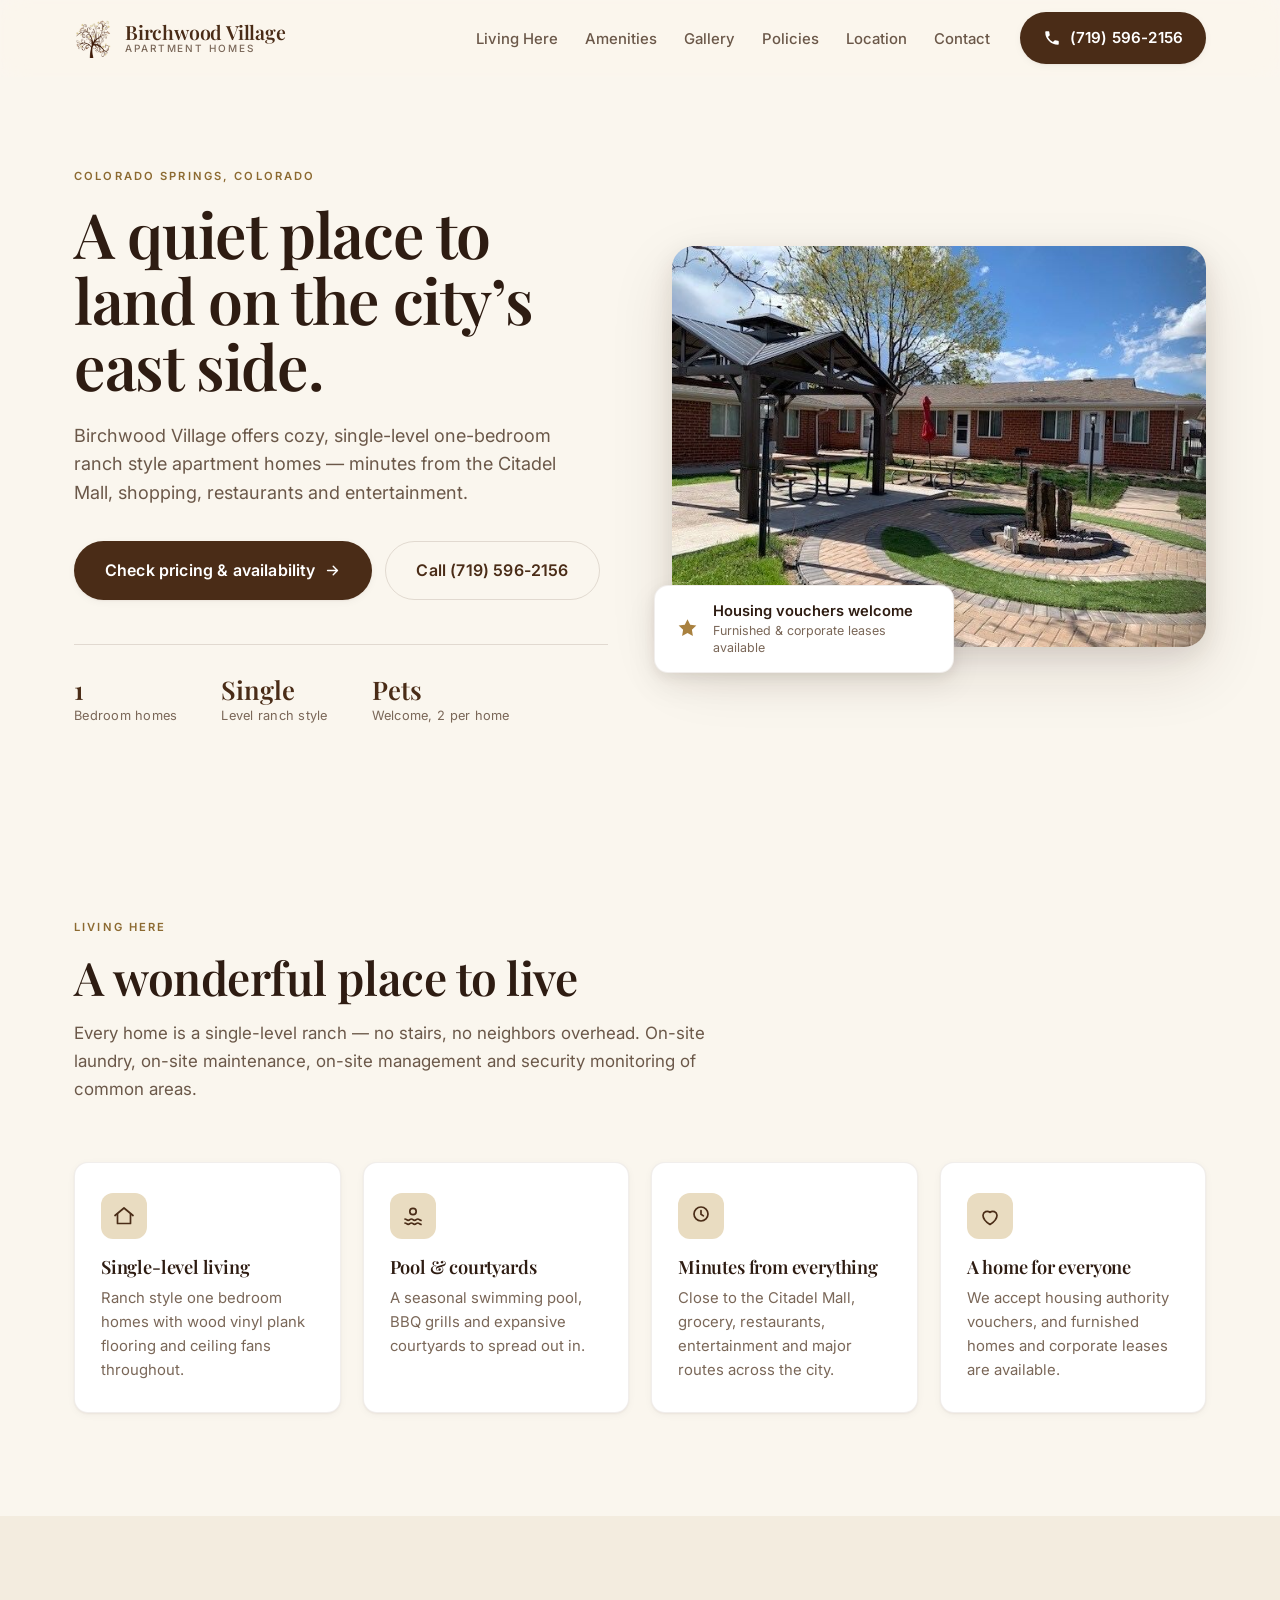
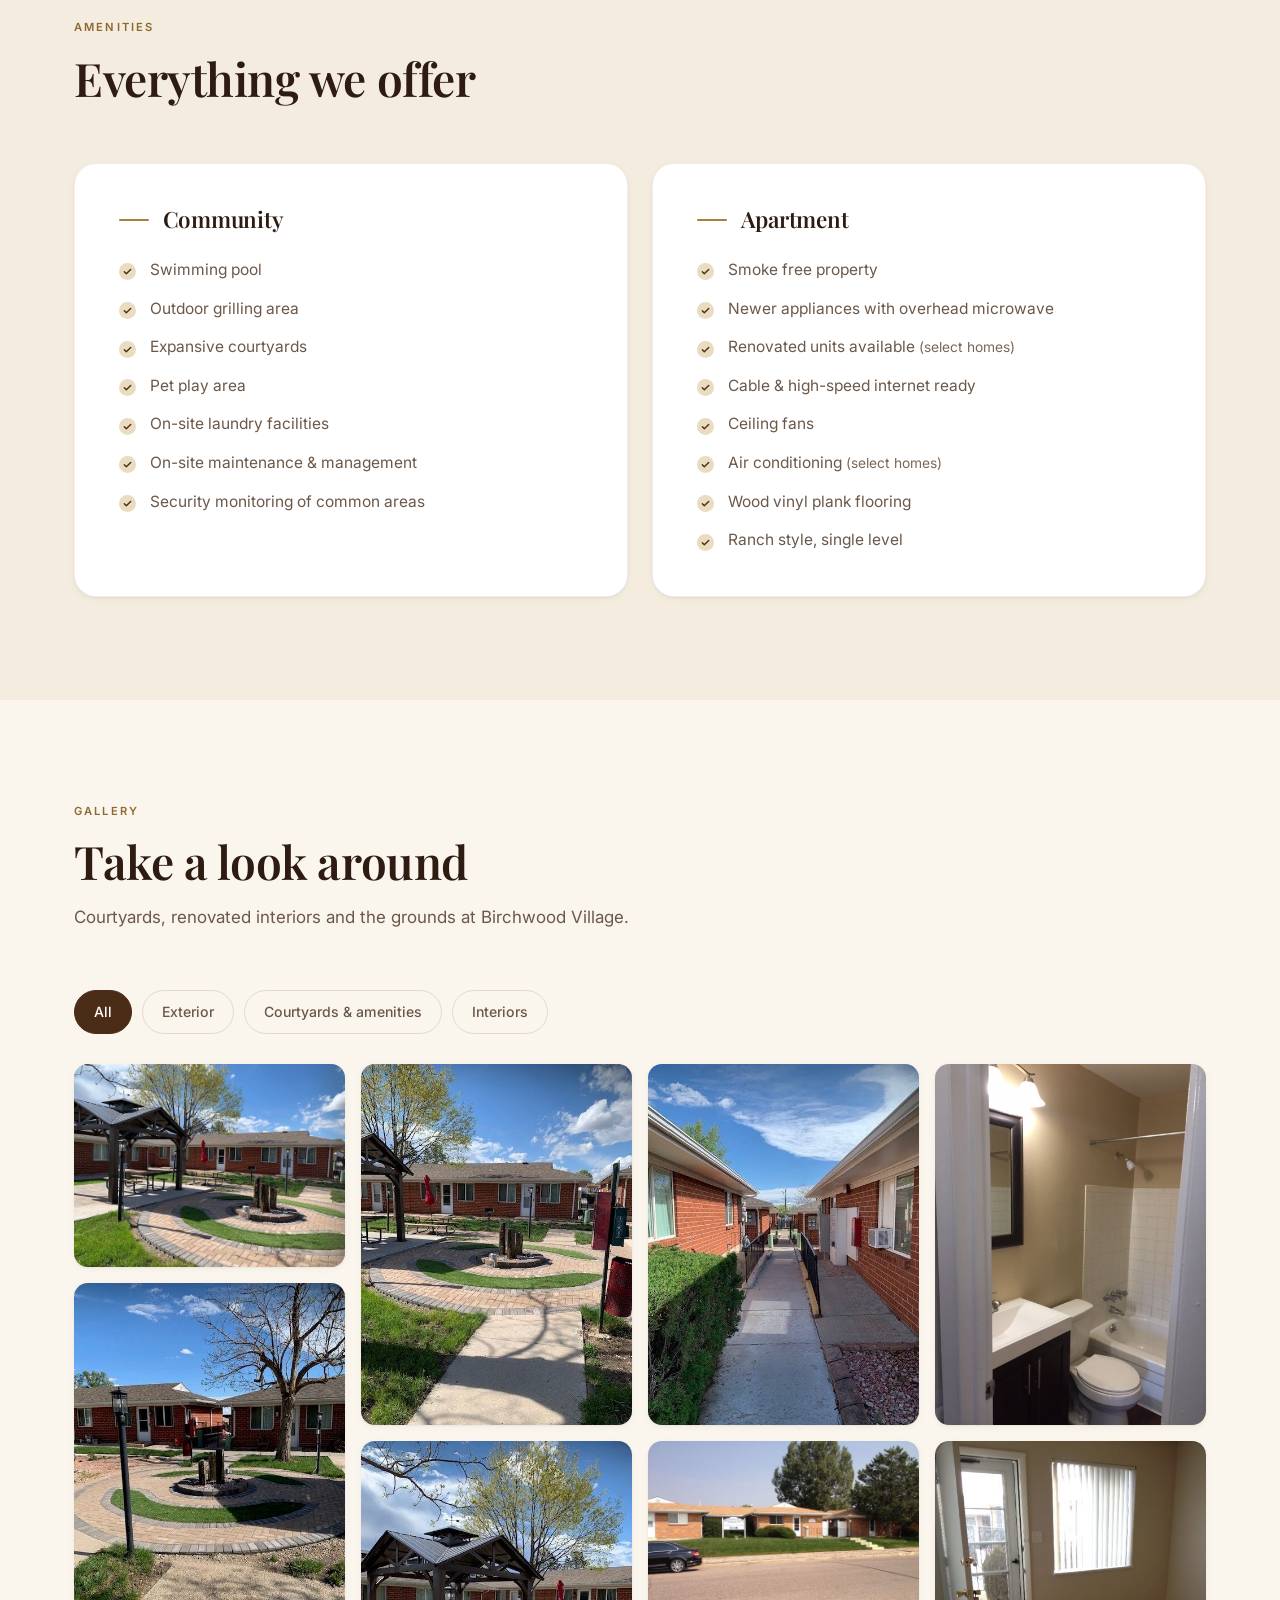
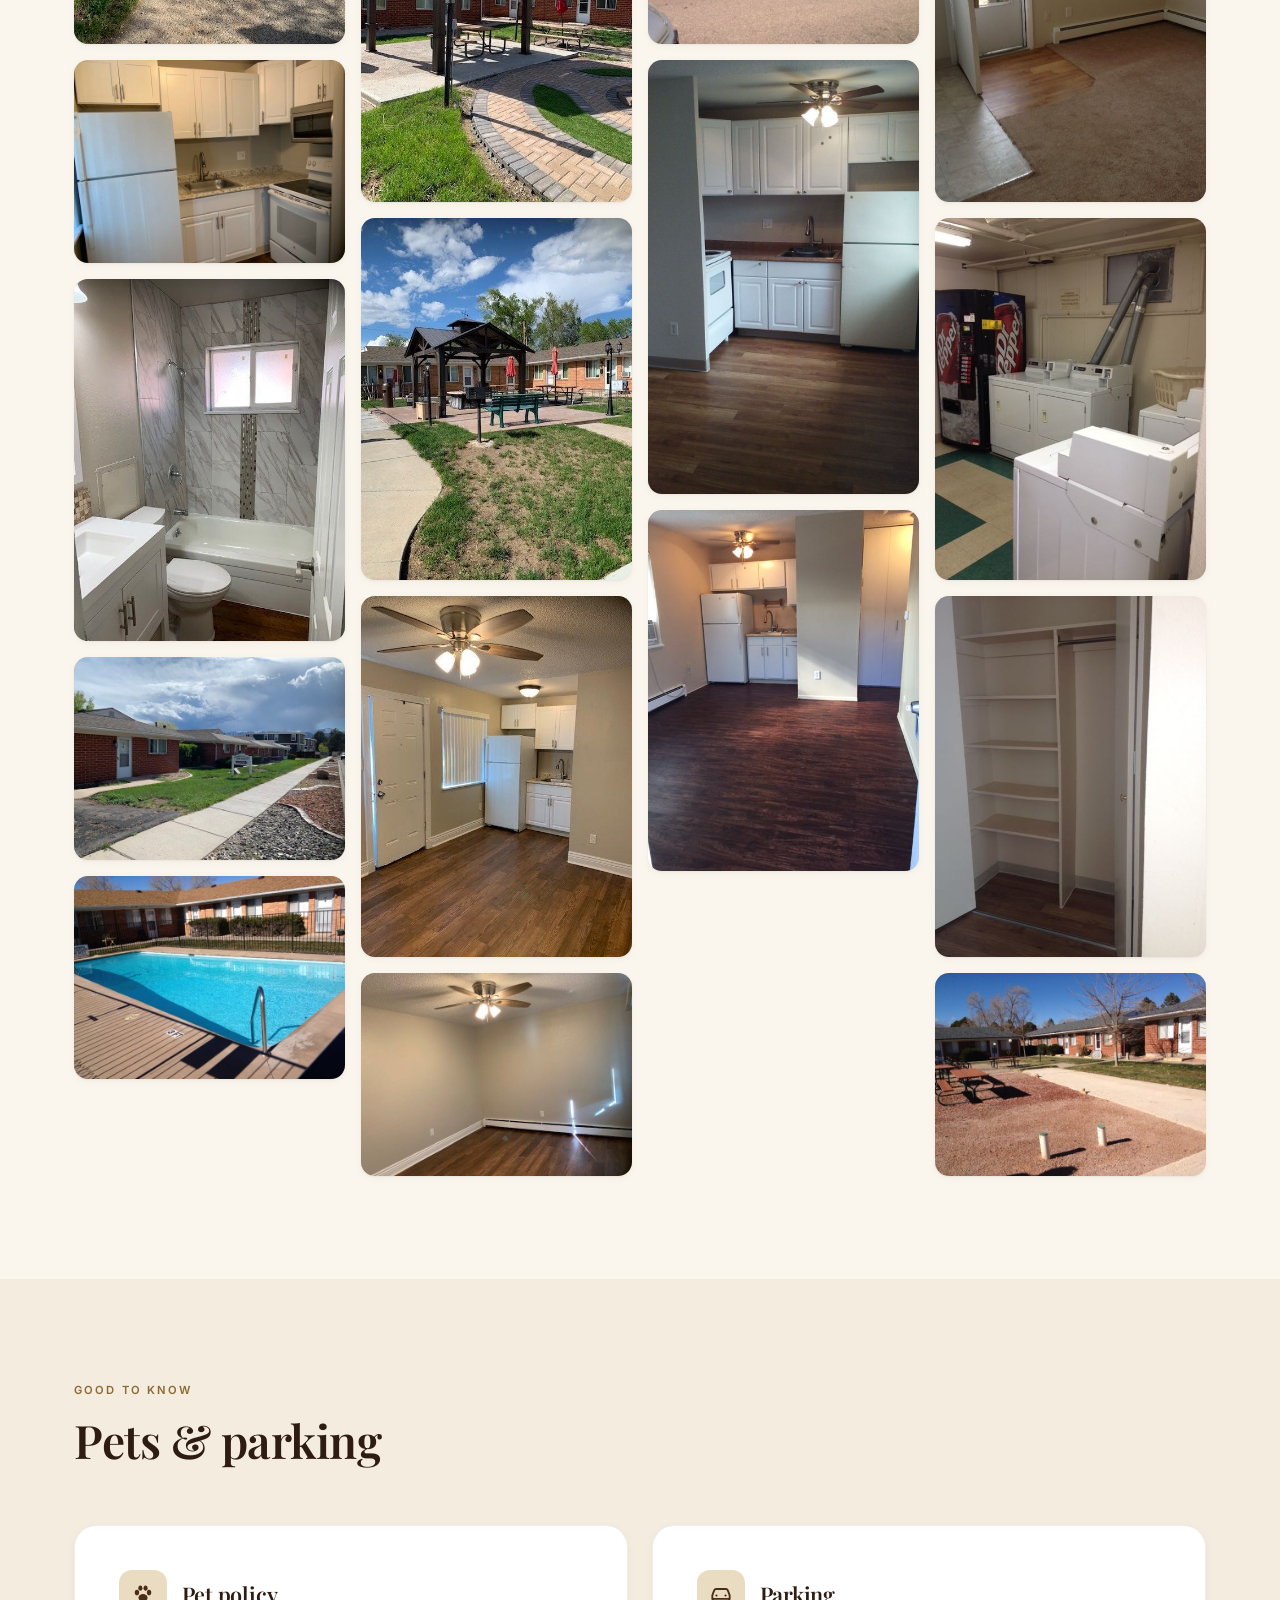
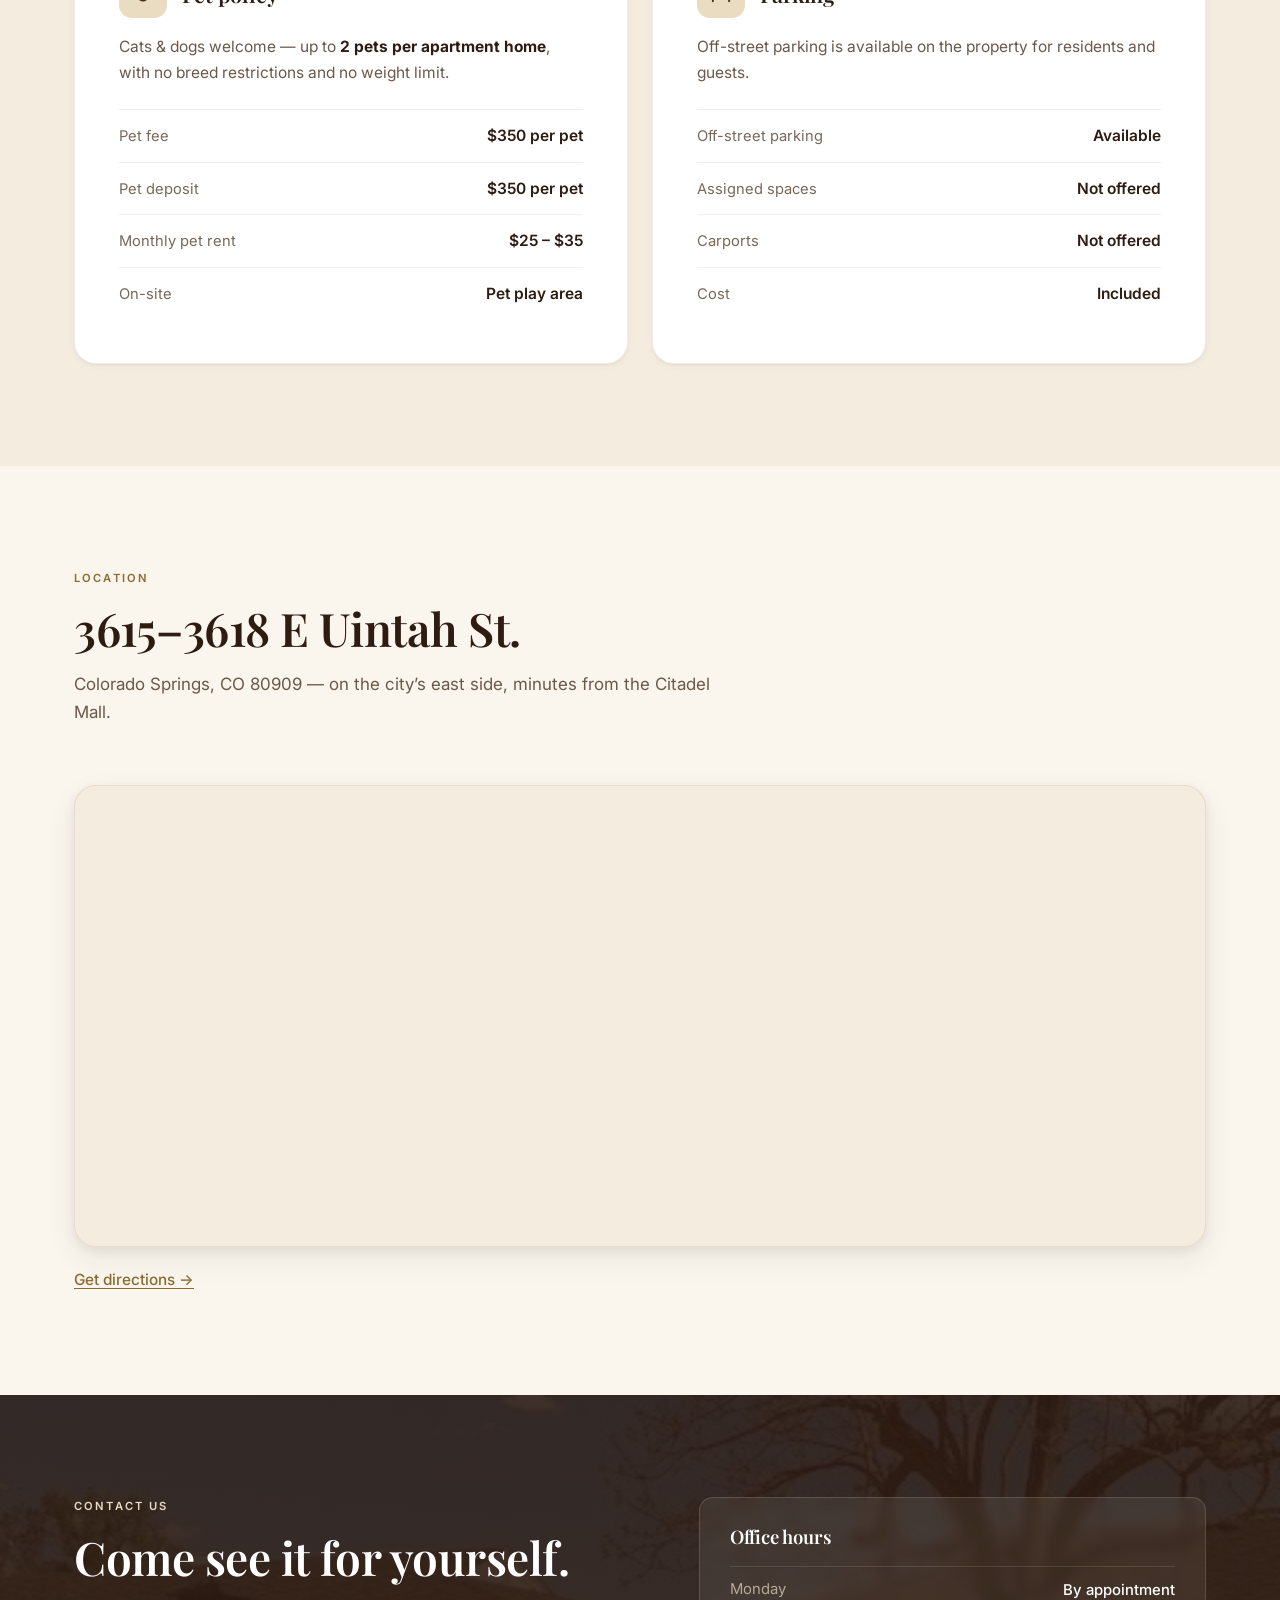
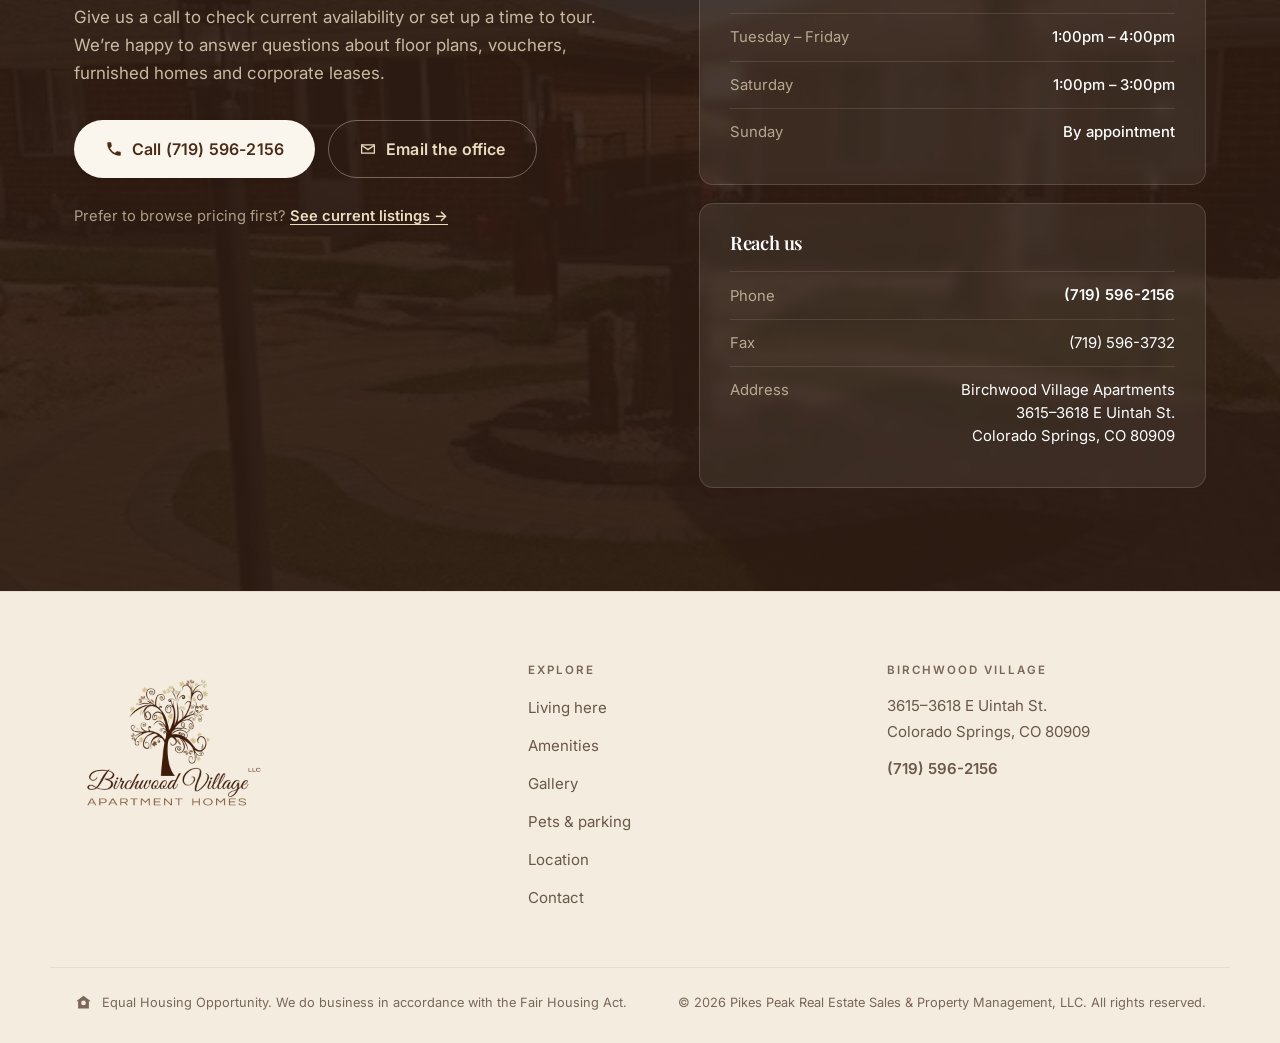
==== commit 0f5c28d8: "Drop free WiFi; replace courtesy patrol with security monitoring Removes the pool WiFi claim from th" ====
--- a/index.html
+++ b/index.html
@@ -52,7 +52,7 @@
     { "@type": "LocationFeatureSpecification", "name": "Outdoor Grilling Area", "value": true },
     { "@type": "LocationFeatureSpecification", "name": "Pet Play Area", "value": true },
     { "@type": "LocationFeatureSpecification", "name": "On-Site Laundry Facilities", "value": true },
-    { "@type": "LocationFeatureSpecification", "name": "Courtesy Patrol", "value": true },
+    { "@type": "LocationFeatureSpecification", "name": "Security Monitoring of Common Areas", "value": true },
     { "@type": "LocationFeatureSpecification", "name": "Smoke Free Property", "value": true }
   ],
   "openingHoursSpecification": [
@@ -143,7 +143,7 @@
         <h2>A wonderful place to live</h2>
         <p class="section-lede">
           Every home is a single-level ranch &mdash; no stairs, no neighbors overhead. On-site
-          laundry, on-site maintenance, on-site management and courtesy patrol at night.
+          laundry, on-site maintenance, on-site management and security monitoring of common areas.
         </p>
       </header>
 
@@ -159,8 +159,8 @@
           <span class="feature-ico" aria-hidden="true">
             <svg viewBox="0 0 24 24"><path d="M4 15c1.6 0 1.6 1.4 3.2 1.4S8.8 15 10.4 15s1.6 1.4 3.2 1.4S15.2 15 16.8 15s1.6 1.4 3.2 1.4" fill="none" stroke="currentColor" stroke-width="1.7" stroke-linecap="round"/><path d="M4 19c1.6 0 1.6 1.4 3.2 1.4S8.8 19 10.4 19s1.6 1.4 3.2 1.4S15.2 19 16.8 19s1.6 1.4 3.2 1.4" fill="none" stroke="currentColor" stroke-width="1.7" stroke-linecap="round"/><circle cx="12" cy="7.5" r="3.2" fill="none" stroke="currentColor" stroke-width="1.7"/></svg>
           </span>
-          <h3>Pool &amp; free WiFi</h3>
-          <p>A seasonal swimming pool with complimentary WiFi, BBQ grills and expansive courtyards.</p>
+          <h3>Pool &amp; courtyards</h3>
+          <p>A seasonal swimming pool, BBQ grills and expansive courtyards to spread out in.</p>
         </li>
         <li class="feature reveal">
           <span class="feature-ico" aria-hidden="true">
@@ -198,8 +198,7 @@
             <li>Pet play area</li>
             <li>On-site laundry facilities</li>
             <li>On-site maintenance &amp; management</li>
-            <li>Courtesy patrol at night</li>
-            <li>Complimentary WiFi at the pool</li>
+            <li>Security monitoring of common areas</li>
           </ul>
         </div>
 
--- a/assets/css/styles.css
+++ b/assets/css/styles.css
@@ -8,7 +8,7 @@
   --brown:      #4A2C17;
   --brown-mid:  #6B4426;
   --body:       #6B5849;
-  --body-soft:  #8A7768;
+  --body-soft:  #7A6758;   /* 4.98:1 on cream, 4.57:1 on cream-deep — WCAG AA */
 
   --gold:       #A9813F;
   --gold-deep:  #8C6A31;
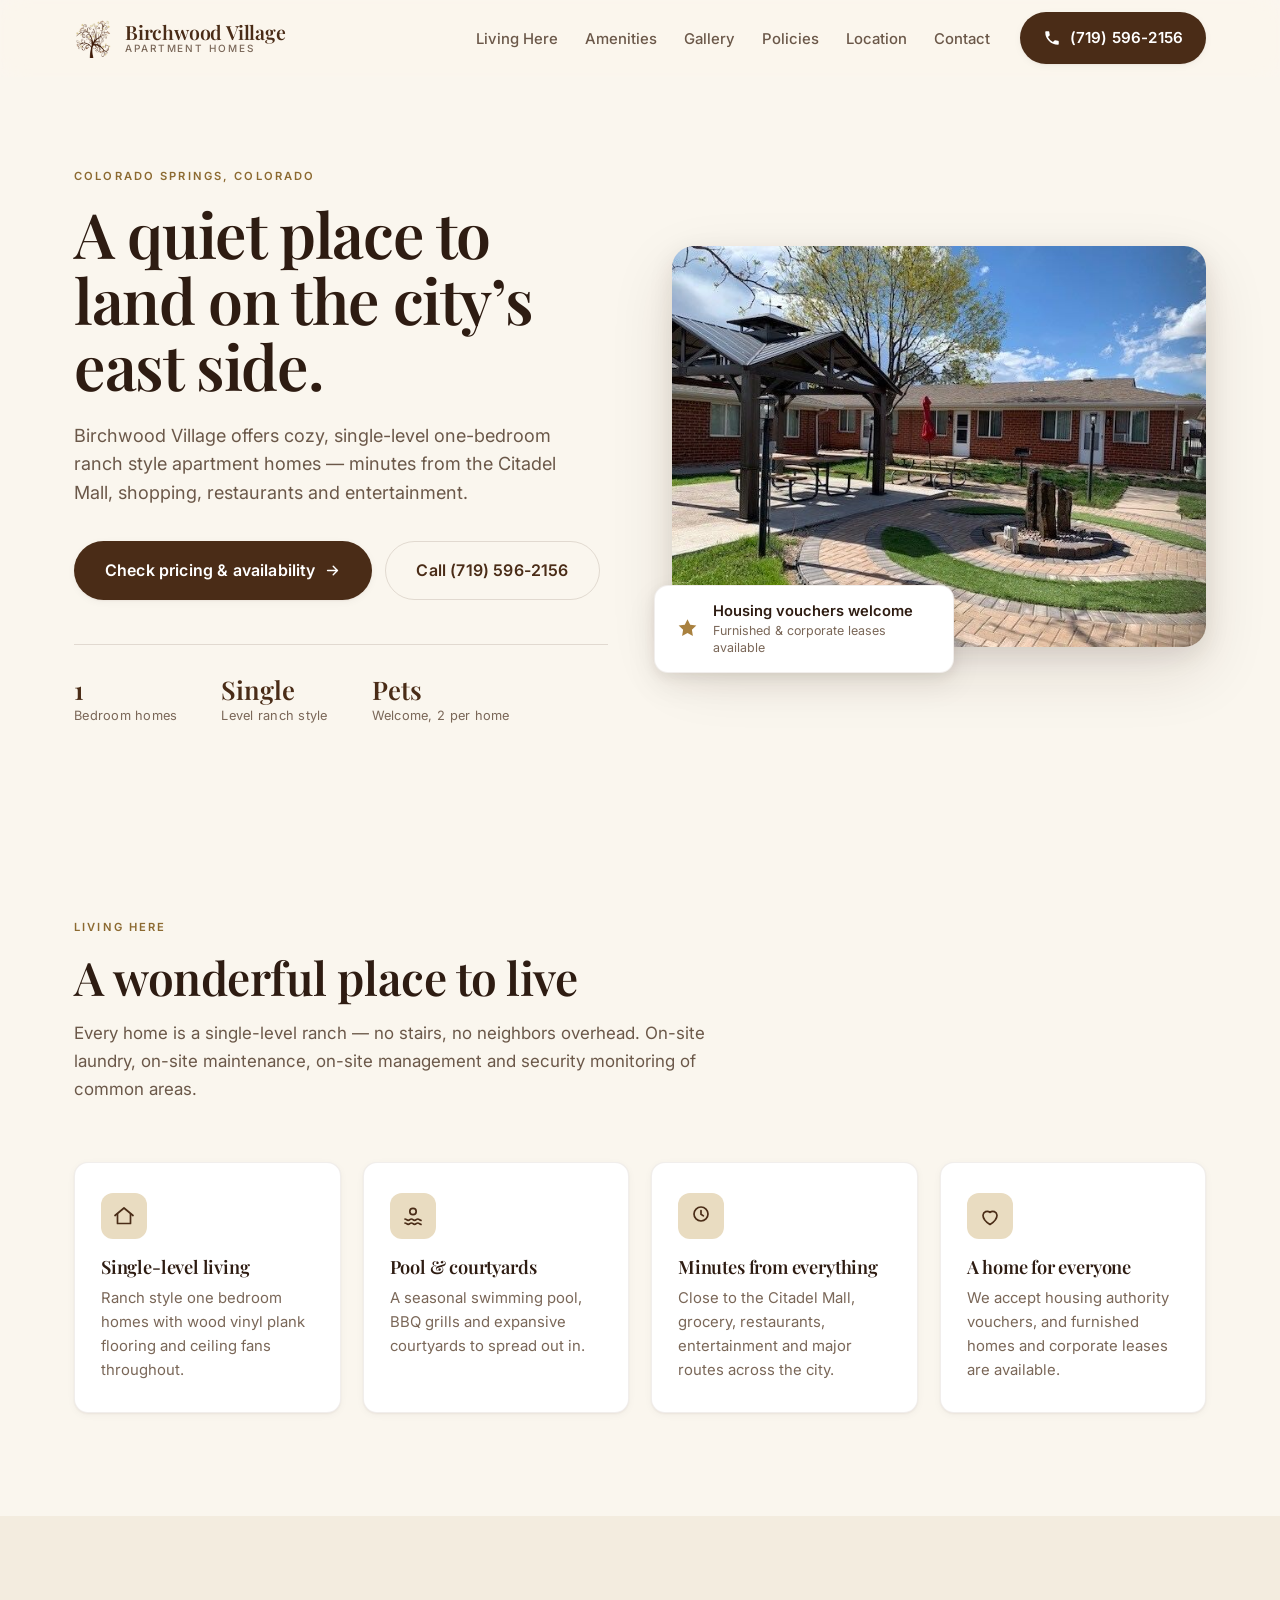
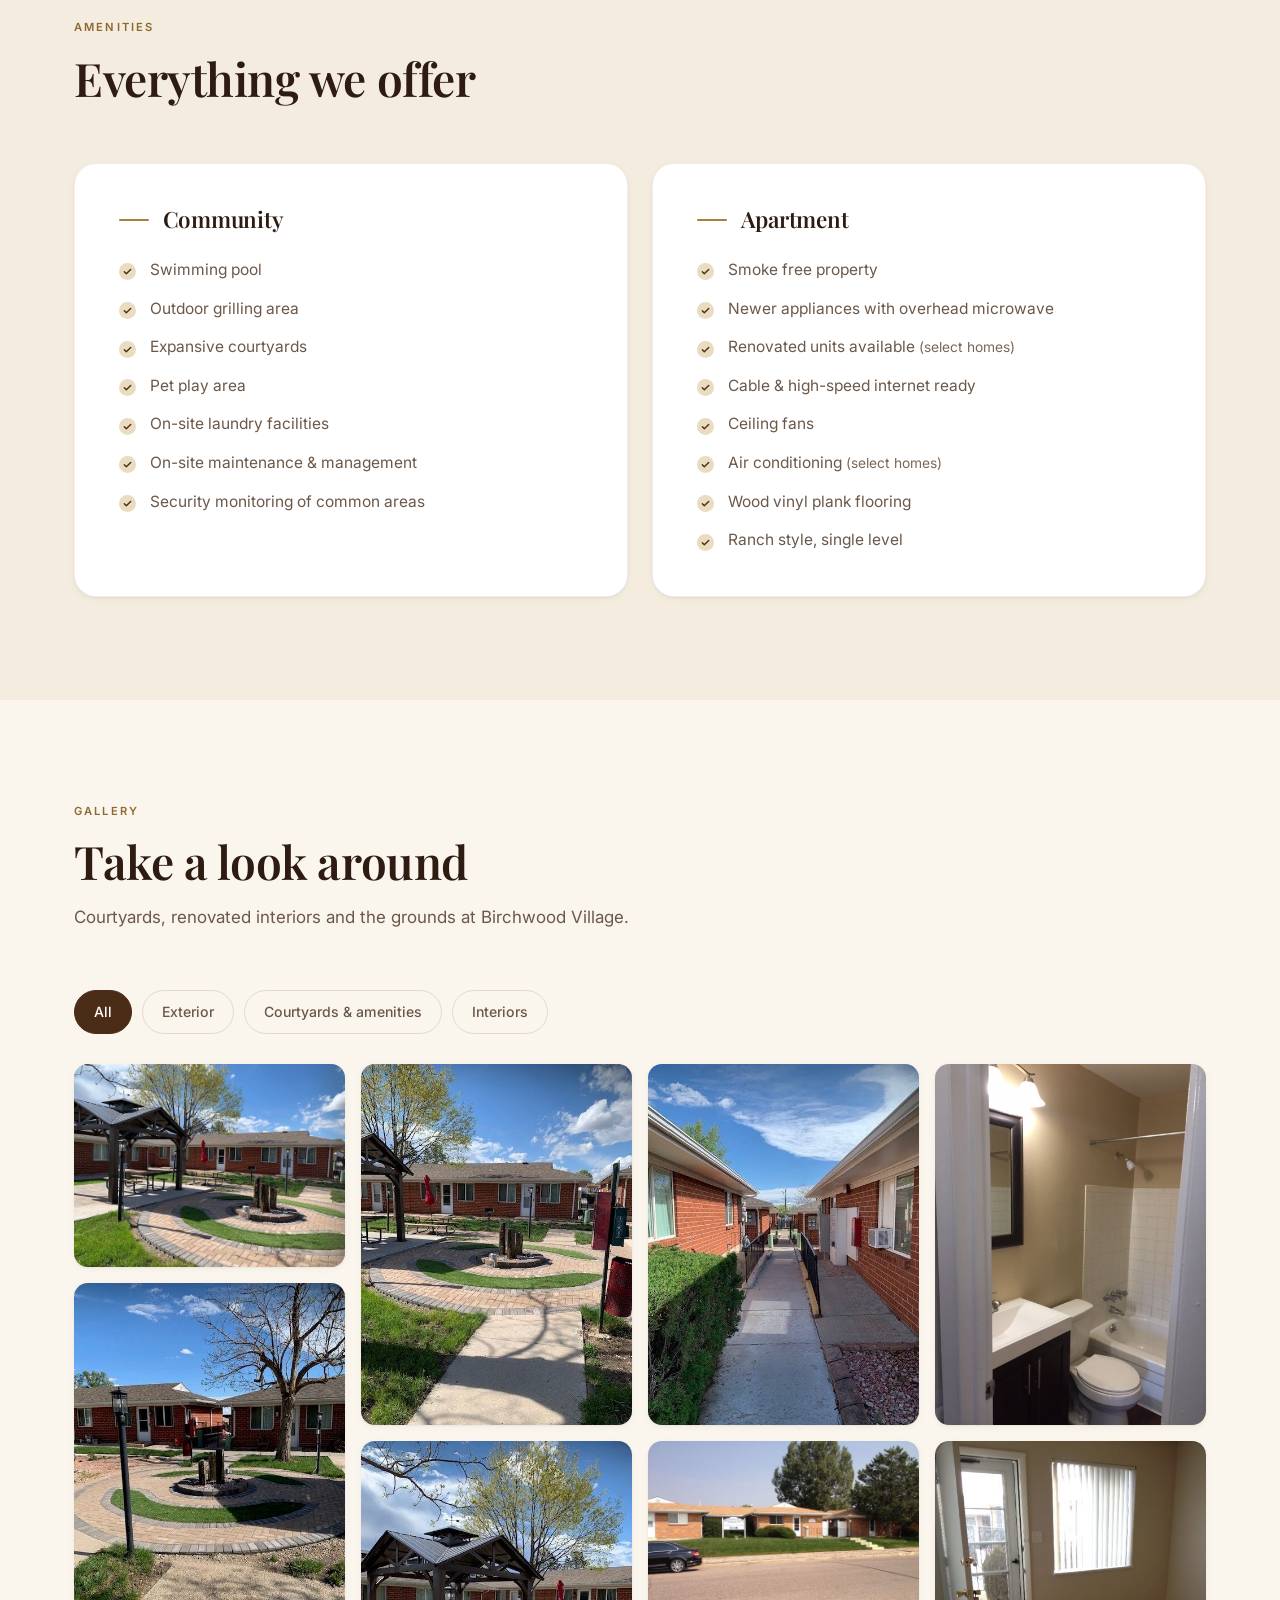
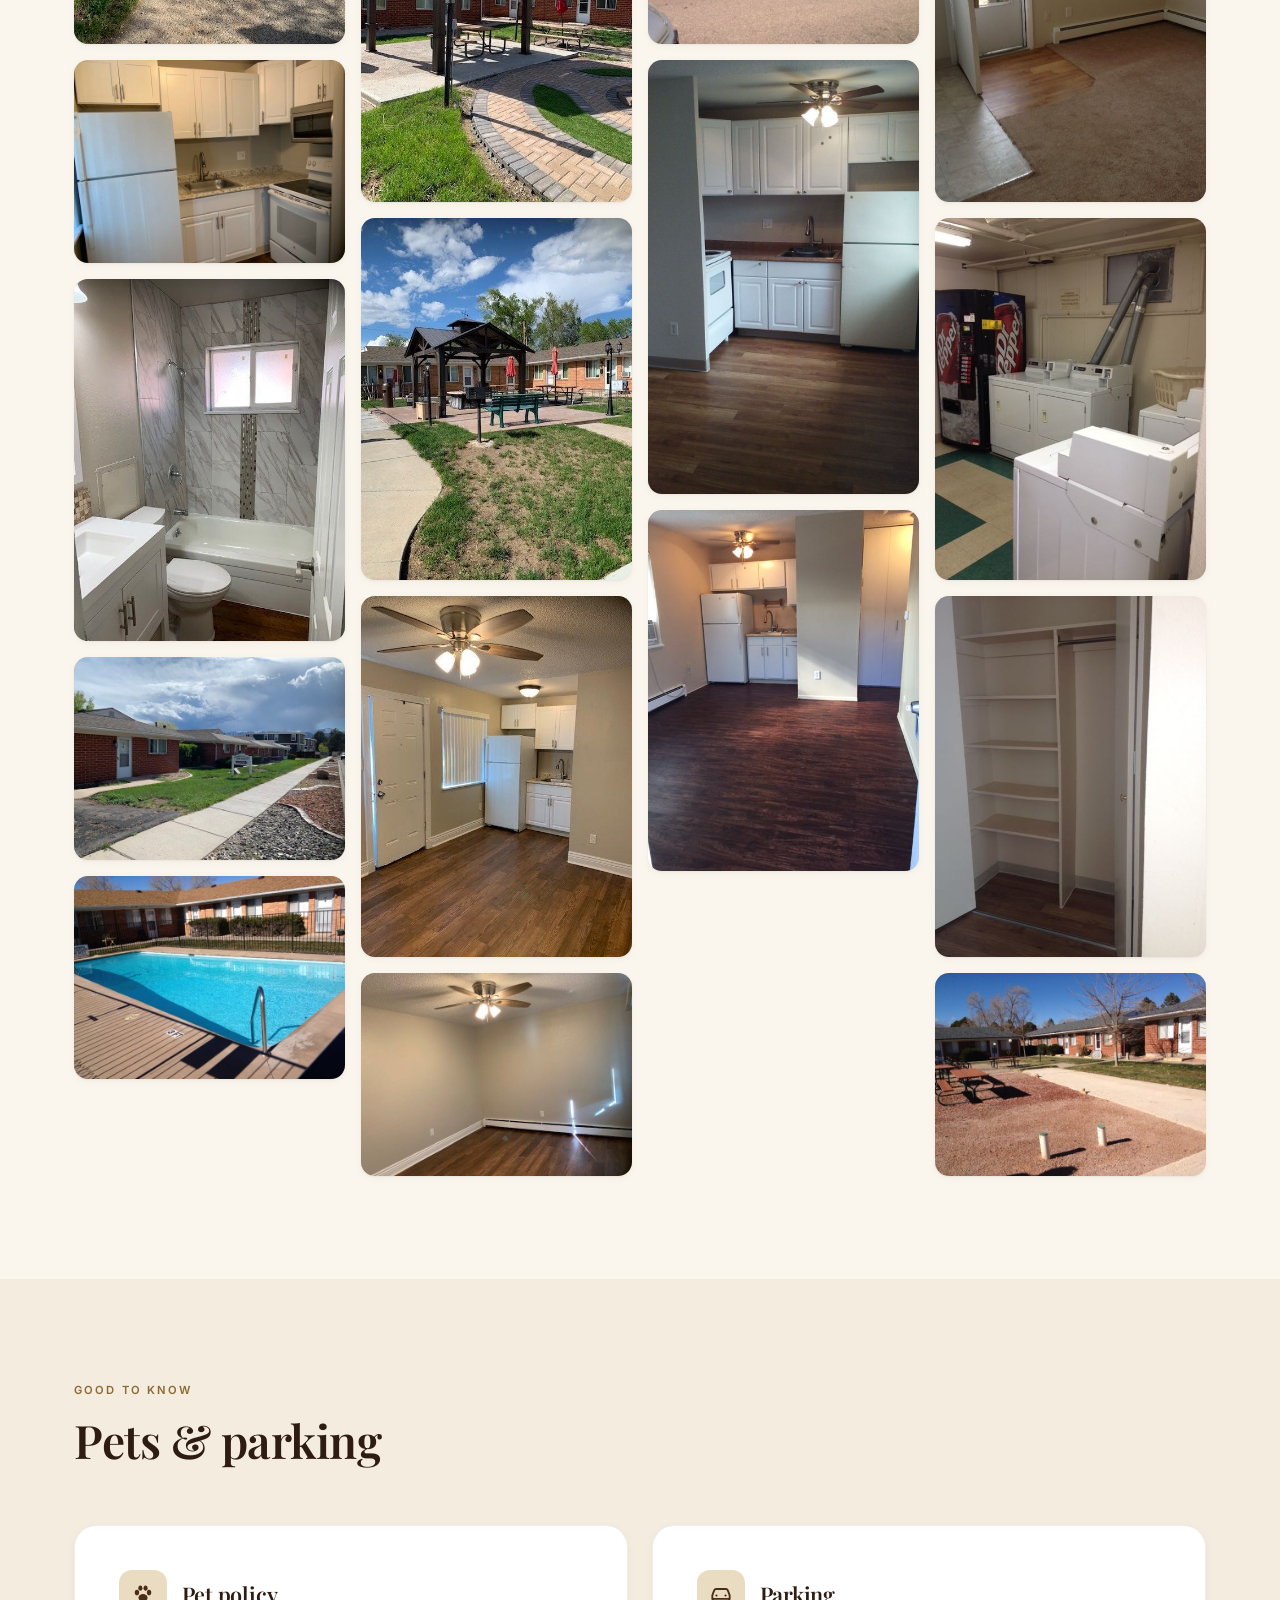
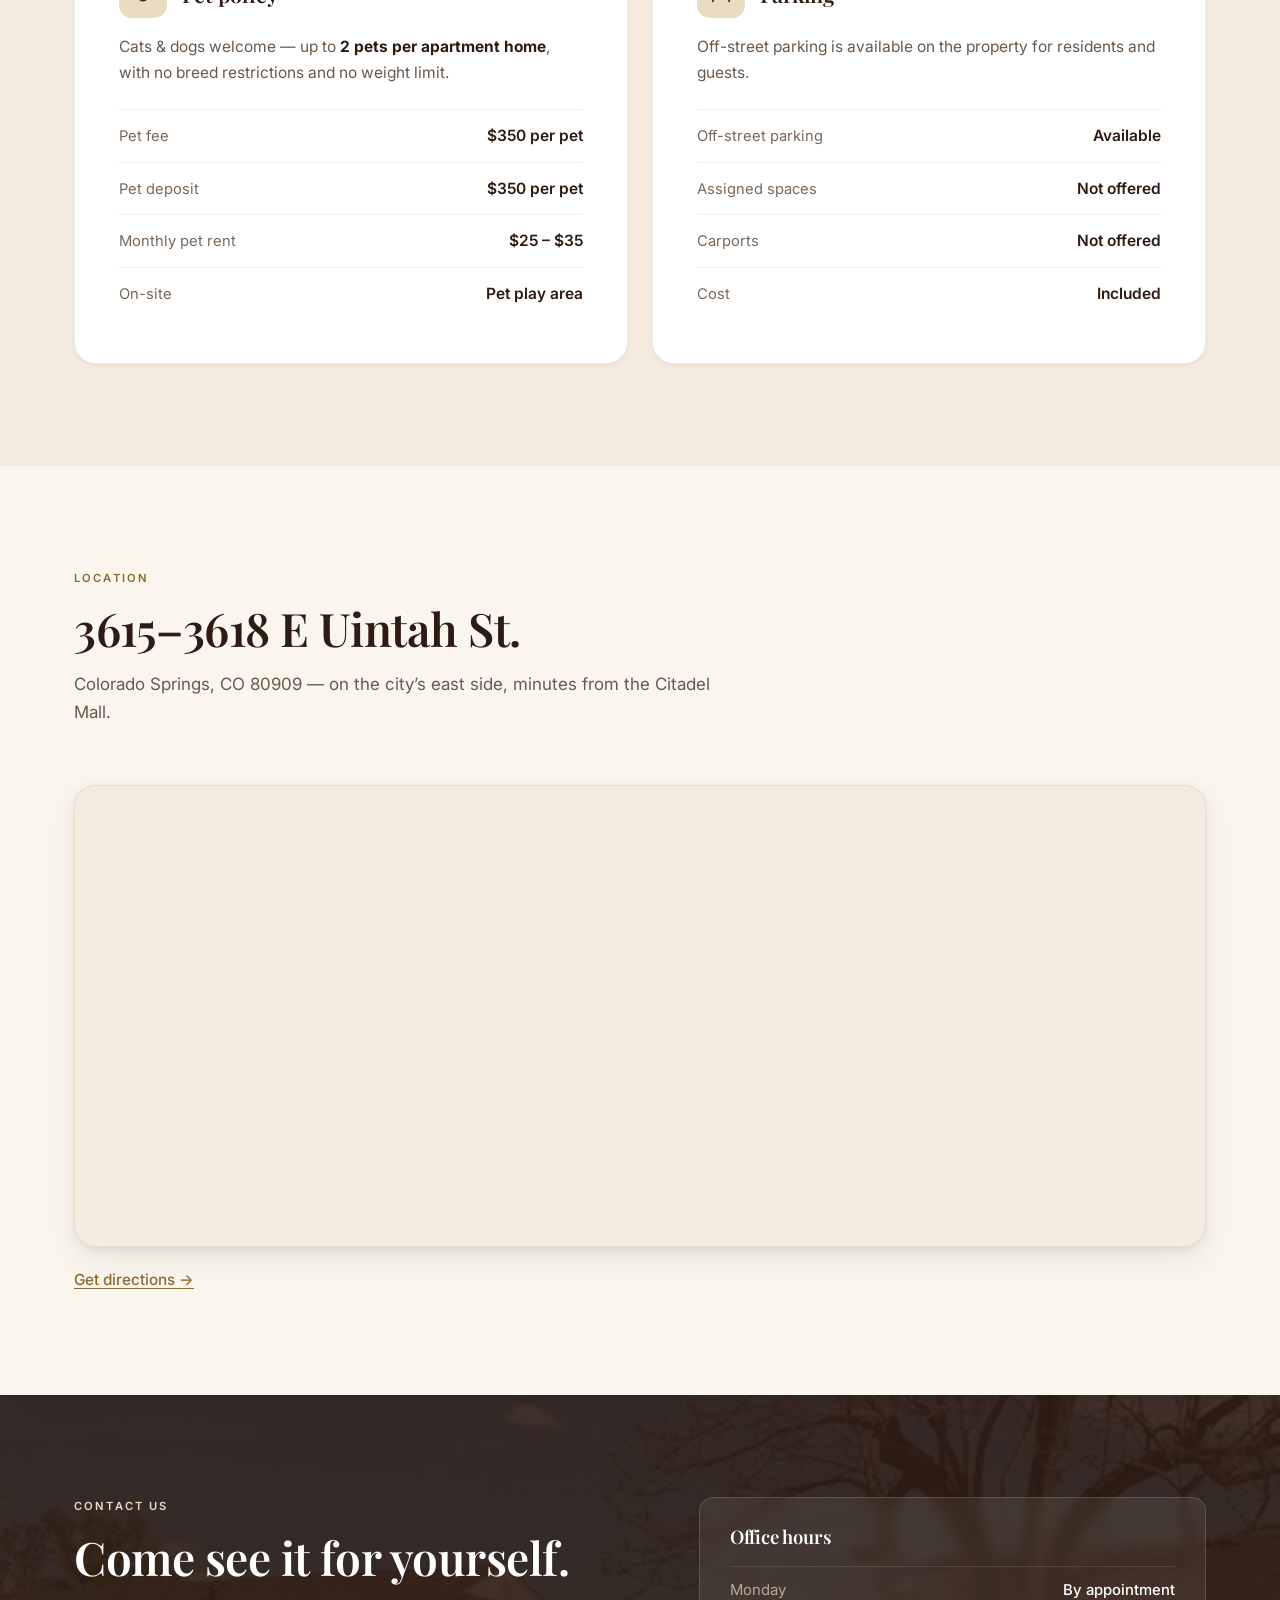
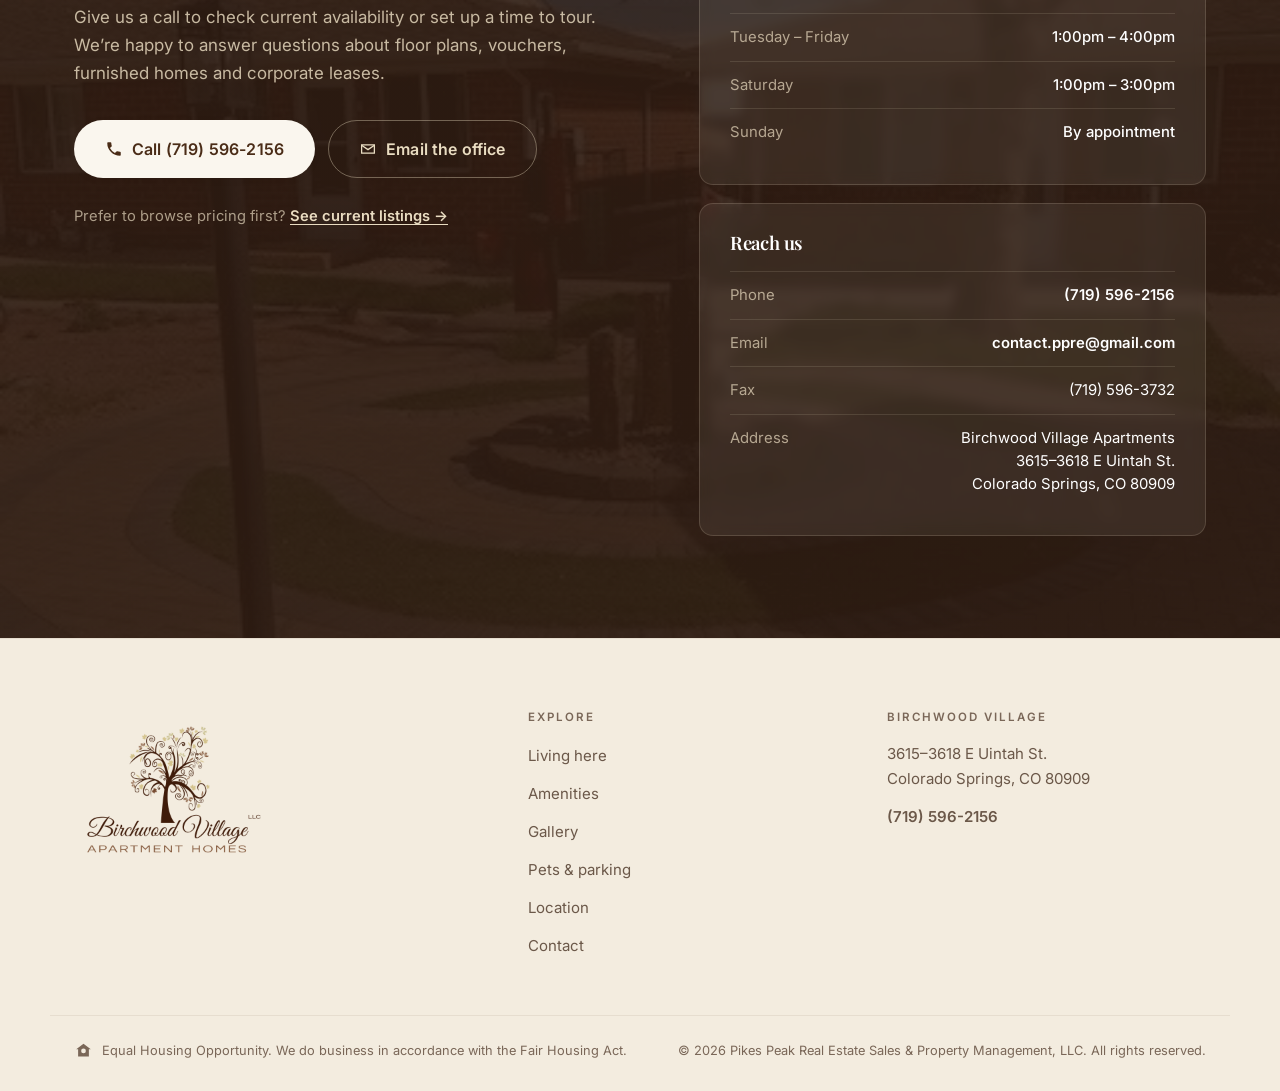
==== commit d96969de: "Point contact links at contact.ppre@gmail.com Replaces the placeholder address in the 'Email the off" ====
--- a/index.html
+++ b/index.html
@@ -36,6 +36,7 @@
   "description": "Single-level one-bedroom ranch style apartment homes in Colorado Springs, Colorado, minutes from the Citadel Mall.",
   "telephone": "+1-719-596-2156",
   "faxNumber": "+1-719-596-3732",
+  "email": "contact.ppre@gmail.com",
   "numberOfBedrooms": 1,
   "petsAllowed": true,
   "smokingAllowed": false,
@@ -363,8 +364,7 @@
               <svg viewBox="0 0 24 24" aria-hidden="true" class="ico"><path d="M6.6 10.8a15.1 15.1 0 0 0 6.6 6.6l2.2-2.2c.3-.3.7-.4 1-.2 1.1.4 2.3.6 3.6.6.6 0 1 .4 1 1V20c0 .6-.4 1-1 1A17 17 0 0 1 3 4c0-.6.4-1 1-1h3.4c.6 0 1 .4 1 1 0 1.2.2 2.4.6 3.6.1.4 0 .8-.2 1l-2.2 2.2Z"/></svg>
               Call (719) 596-2156
             </a>
-            <!-- TODO: confirm this mailbox exists before launch (see README). -->
-            <a class="btn btn-outline-light btn-lg" href="mailto:leasing@rentbirchwoodvillage.com?subject=Birchwood%20Village%20%E2%80%93%20Availability%20Inquiry&amp;body=Hello%2C%0A%0AI%27d%20like%20to%20ask%20about%20availability%20at%20Birchwood%20Village.%0A%0AName%3A%0APhone%3A%0ADesired%20move-in%20date%3A%0AQuestions%3A%0A%0AThank%20you.">
+            <a class="btn btn-outline-light btn-lg" href="mailto:contact.ppre@gmail.com?subject=Birchwood%20Village%20%E2%80%93%20Availability%20Inquiry&amp;body=Hello%2C%0A%0AI%27d%20like%20to%20ask%20about%20availability%20at%20Birchwood%20Village.%0A%0AName%3A%0APhone%3A%0ADesired%20move-in%20date%3A%0AQuestions%3A%0A%0AThank%20you.">
               <svg viewBox="0 0 24 24" aria-hidden="true" class="ico"><path d="M3.5 6.5h17v11h-17z" fill="none" stroke="currentColor" stroke-width="1.7"/><path d="m3.9 7.2 8.1 5.6 8.1-5.6" fill="none" stroke="currentColor" stroke-width="1.7" stroke-linecap="round"/></svg>
               Email the office
             </a>
@@ -393,6 +393,10 @@
               <li>
                 <span class="cl-label">Phone</span>
                 <a href="tel:+17195962156">(719) 596-2156</a>
+              </li>
+              <li>
+                <span class="cl-label">Email</span>
+                <a href="mailto:contact.ppre@gmail.com">contact.ppre@gmail.com</a>
               </li>
               <li>
                 <span class="cl-label">Fax</span>
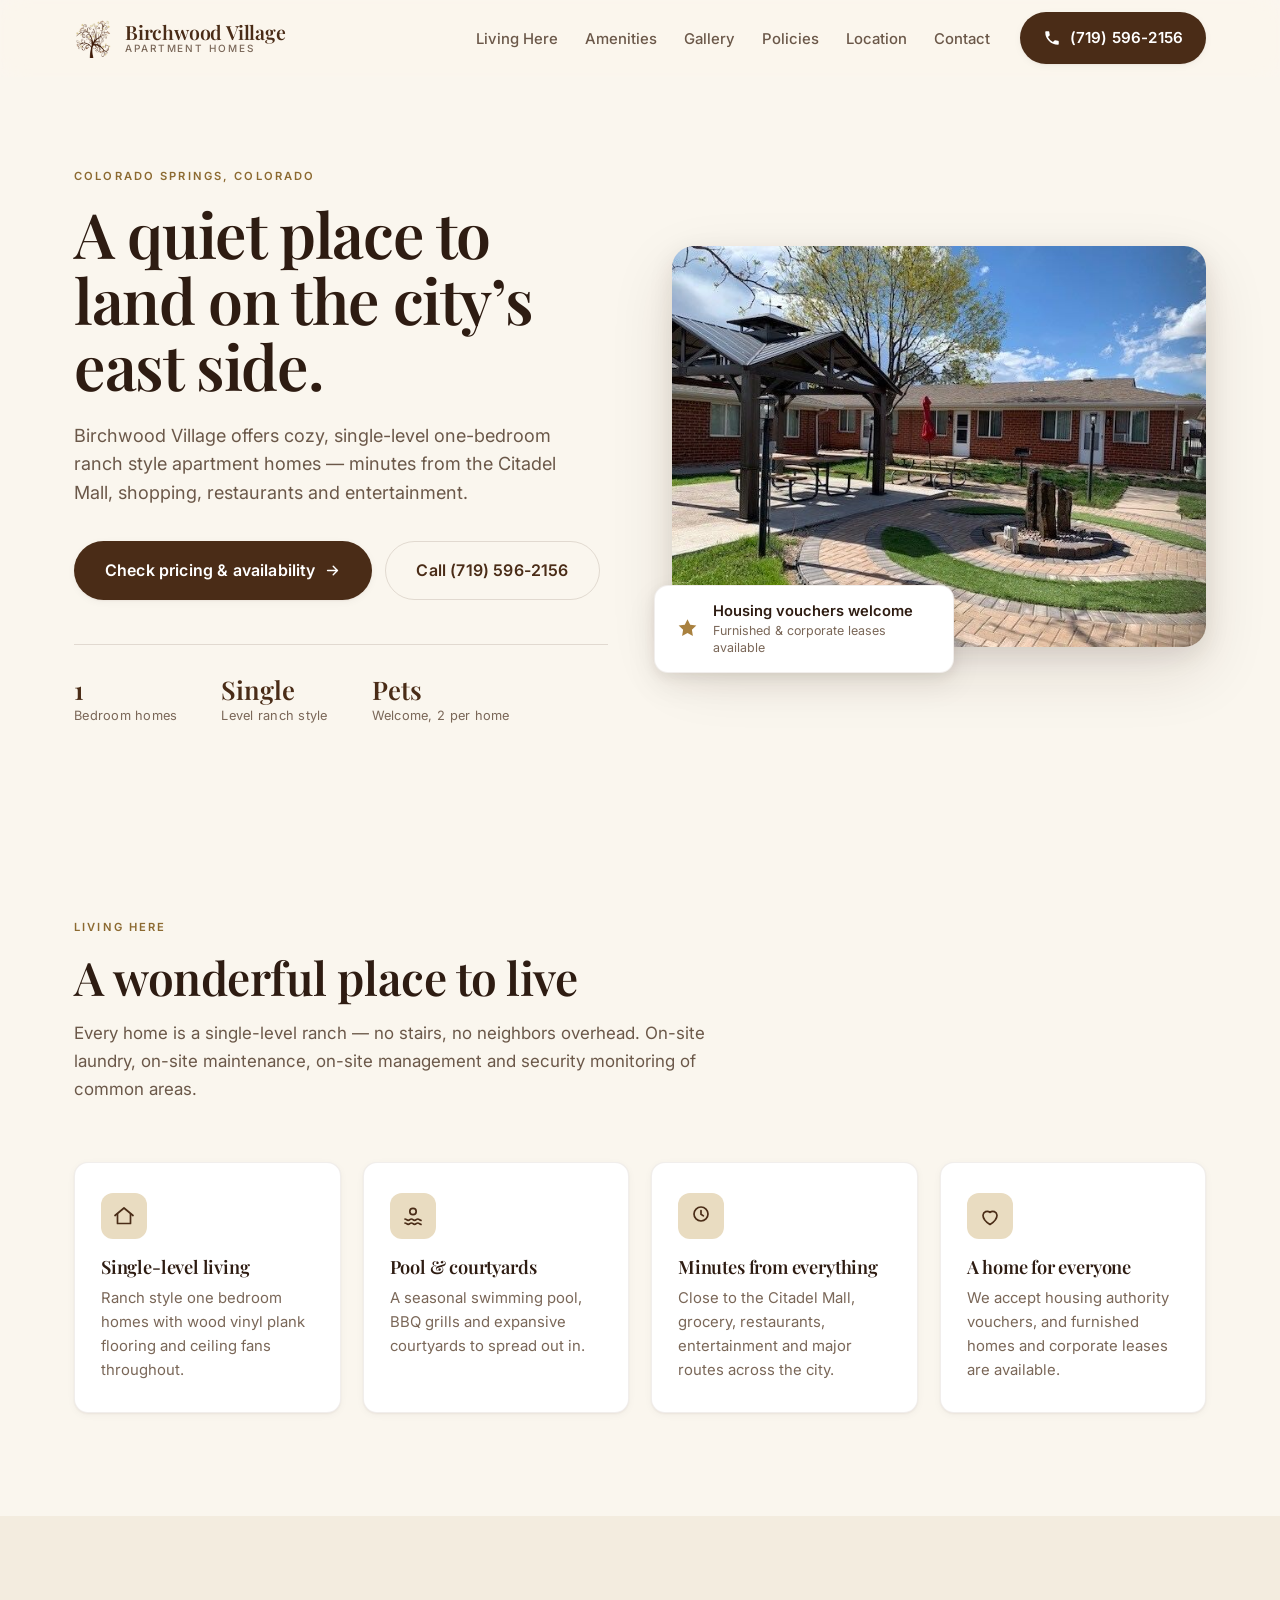
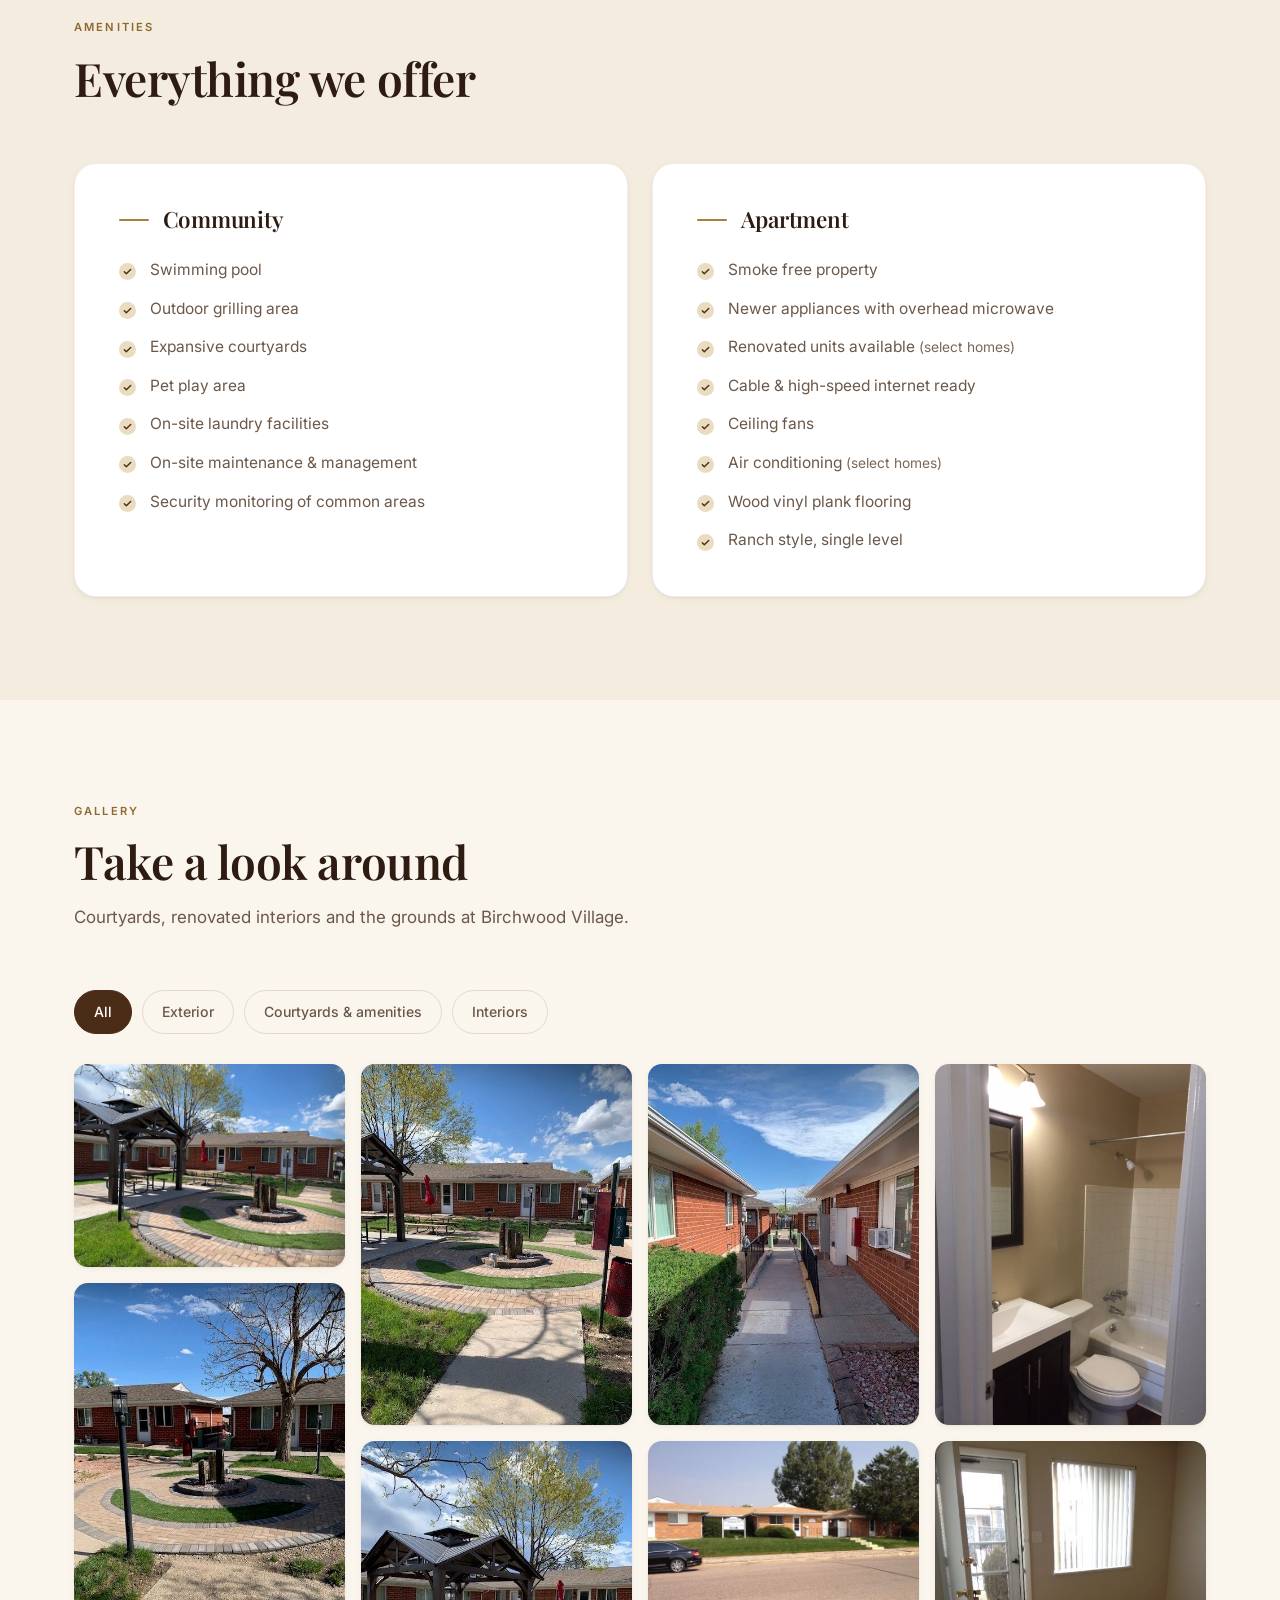
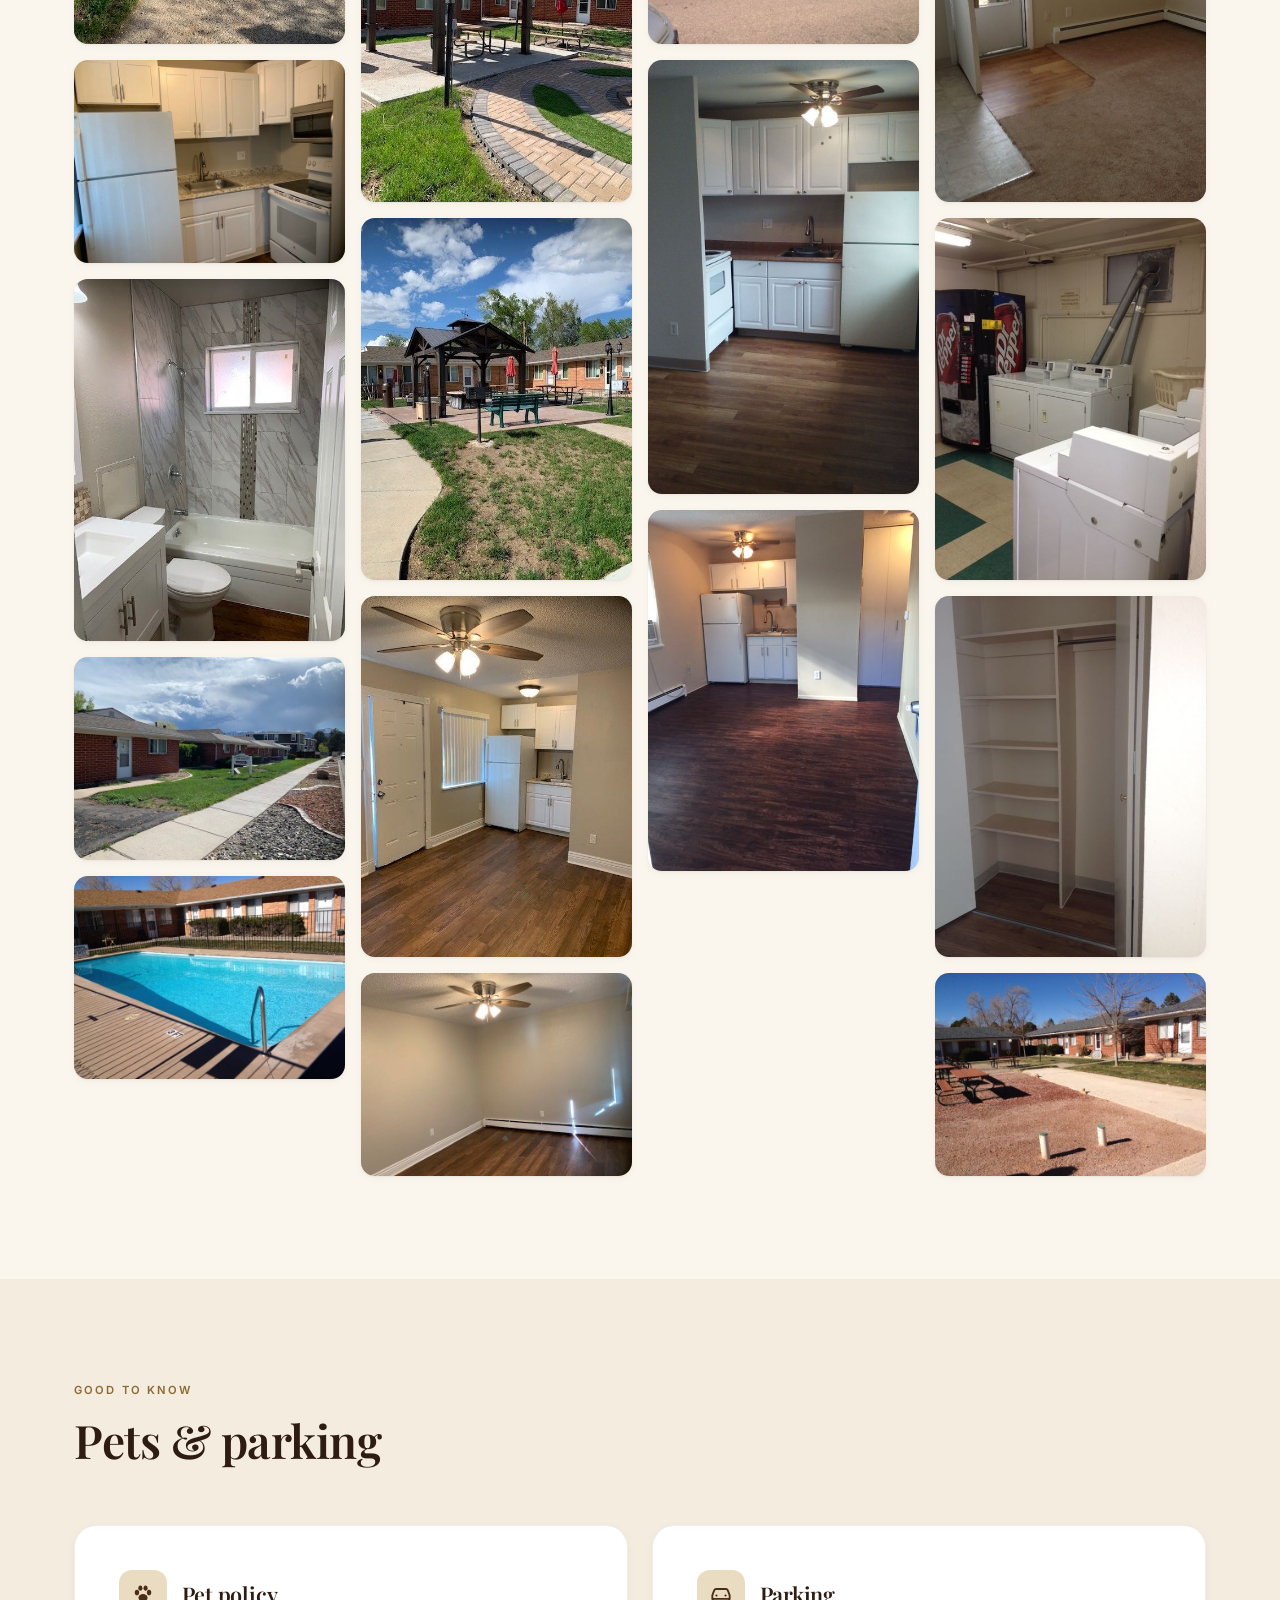
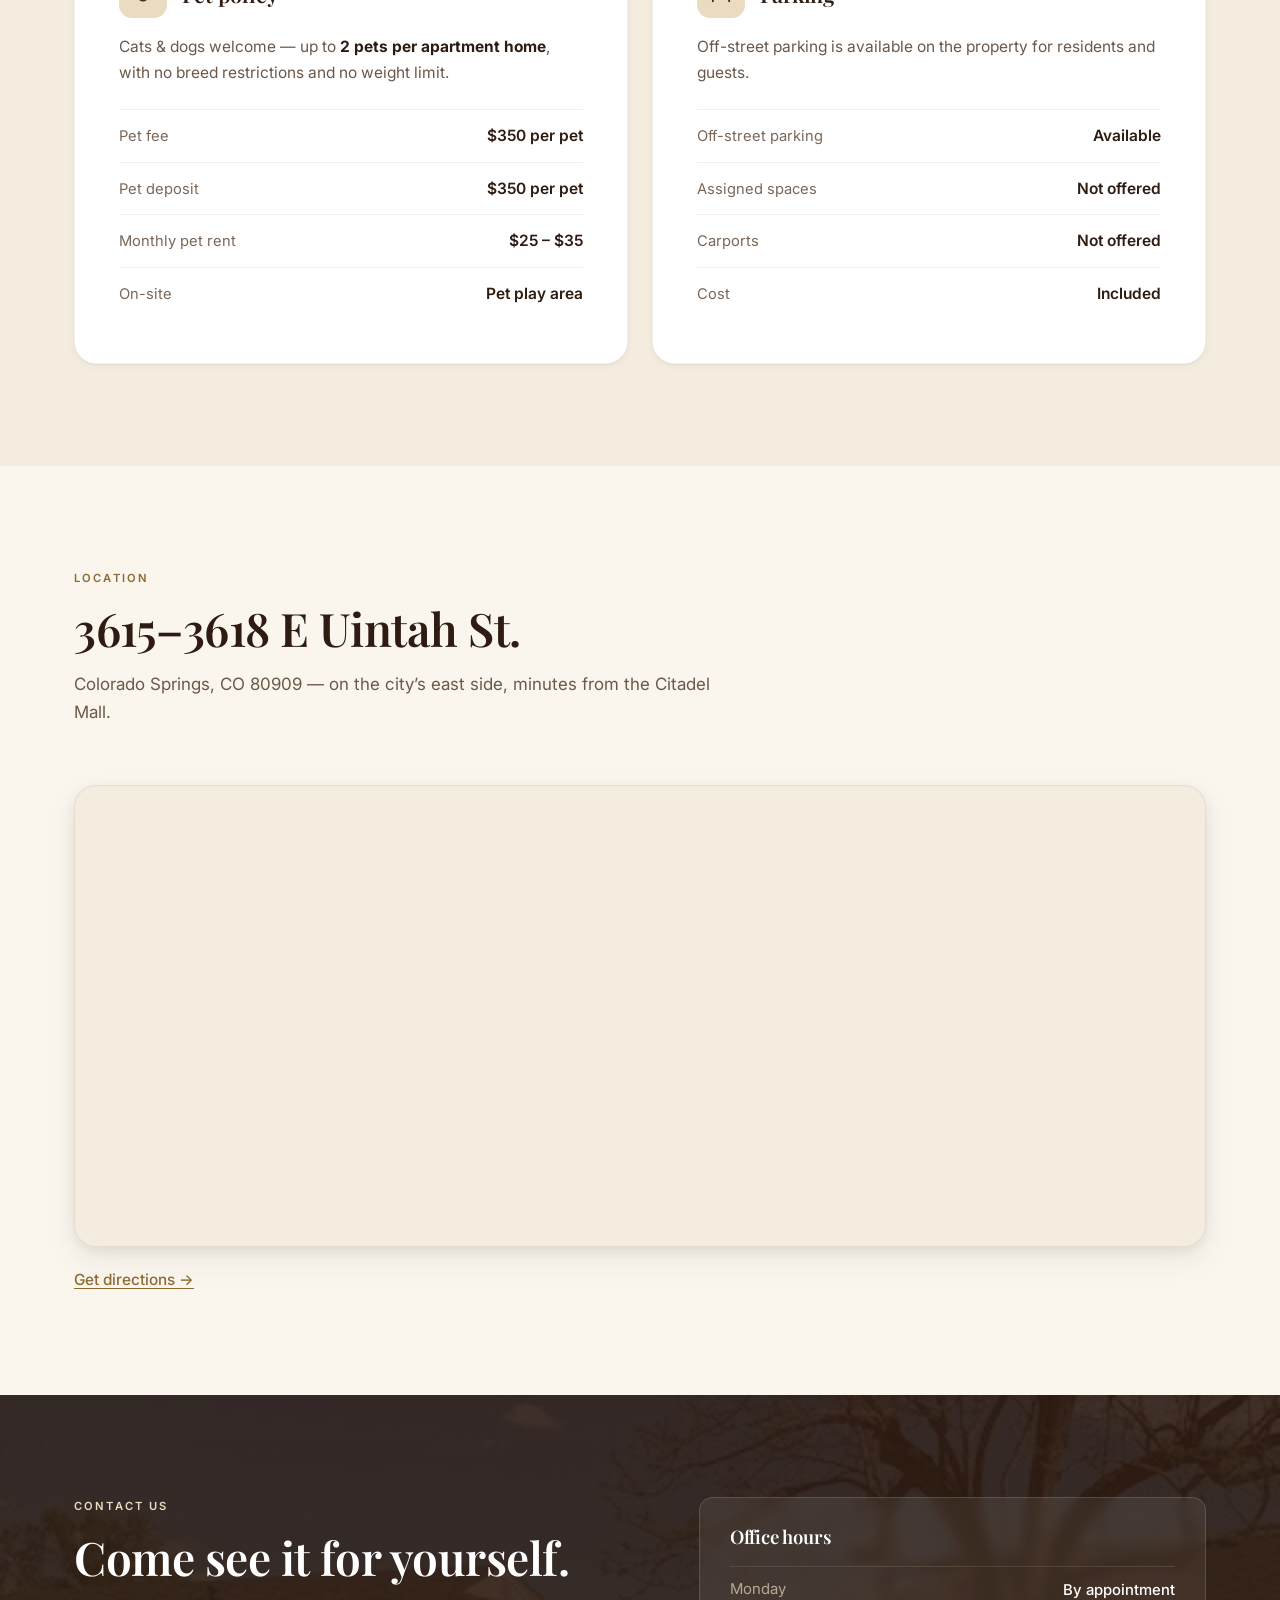
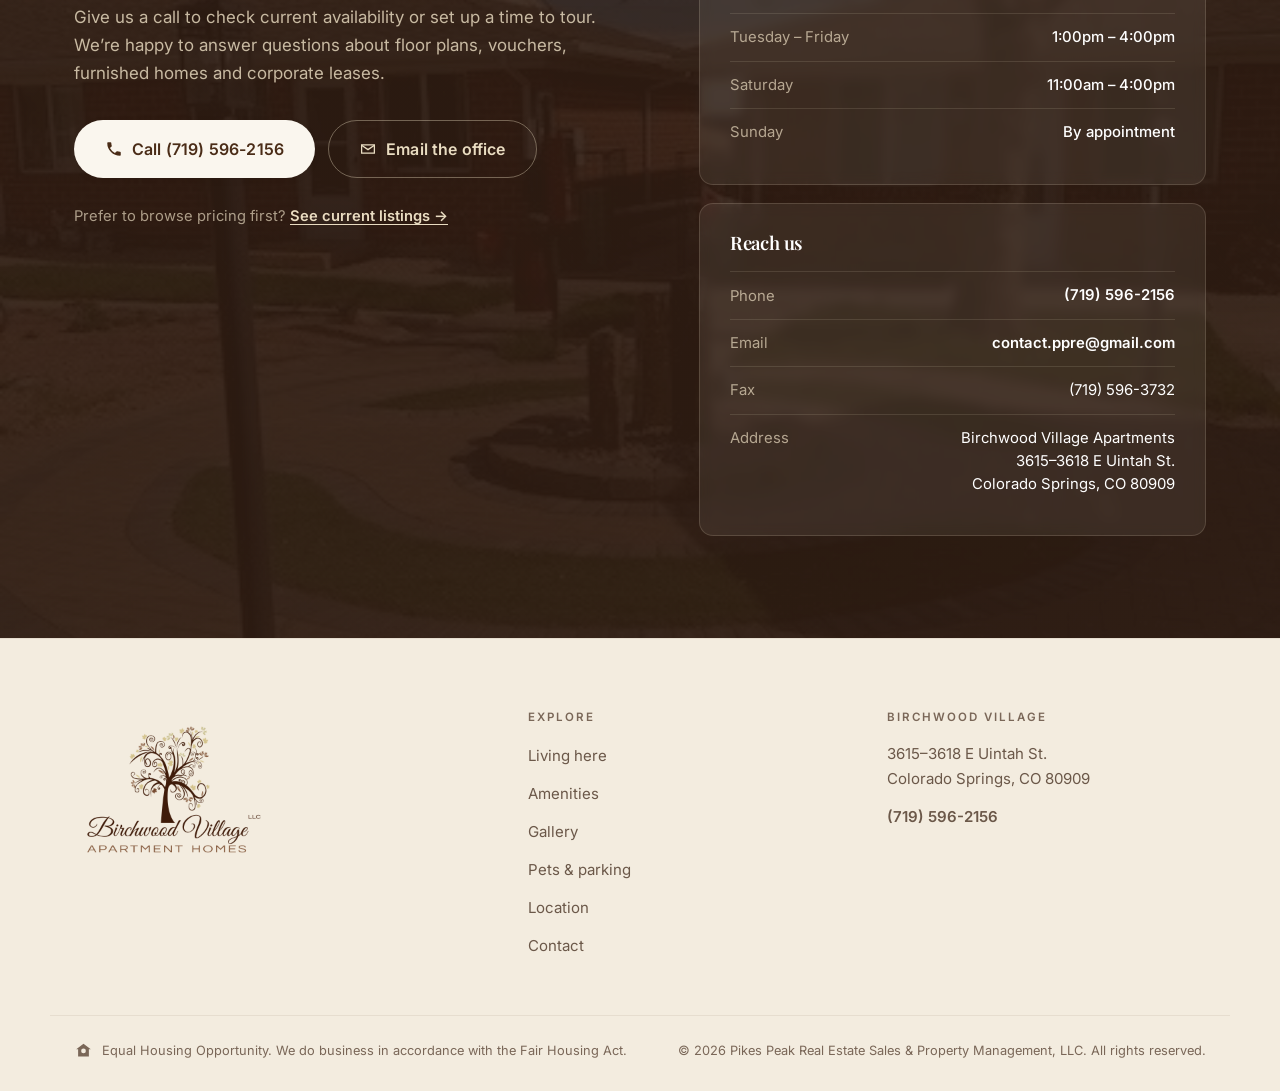
==== commit 749a6d71: "Update Saturday office hours to 11:00am - 4:00pm Syncs the visible office-hours table with the corre" ====
--- a/index.html
+++ b/index.html
@@ -58,7 +58,7 @@
   ],
   "openingHoursSpecification": [
     { "@type": "OpeningHoursSpecification", "dayOfWeek": ["Tuesday","Wednesday","Thursday","Friday"], "opens": "13:00", "closes": "16:00" },
-    { "@type": "OpeningHoursSpecification", "dayOfWeek": "Saturday", "opens": "13:00", "closes": "15:00" }
+    { "@type": "OpeningHoursSpecification", "dayOfWeek": "Saturday", "opens": "11:00", "closes": "16:00" }
   ]
 }
 </script>
@@ -382,7 +382,7 @@
             <dl class="hours">
               <div><dt>Monday</dt><dd>By appointment</dd></div>
               <div><dt>Tuesday &ndash; Friday</dt><dd>1:00pm &ndash; 4:00pm</dd></div>
-              <div><dt>Saturday</dt><dd>1:00pm &ndash; 3:00pm</dd></div>
+              <div><dt>Saturday</dt><dd>11:00am &ndash; 4:00pm</dd></div>
               <div><dt>Sunday</dt><dd>By appointment</dd></div>
             </dl>
           </div>
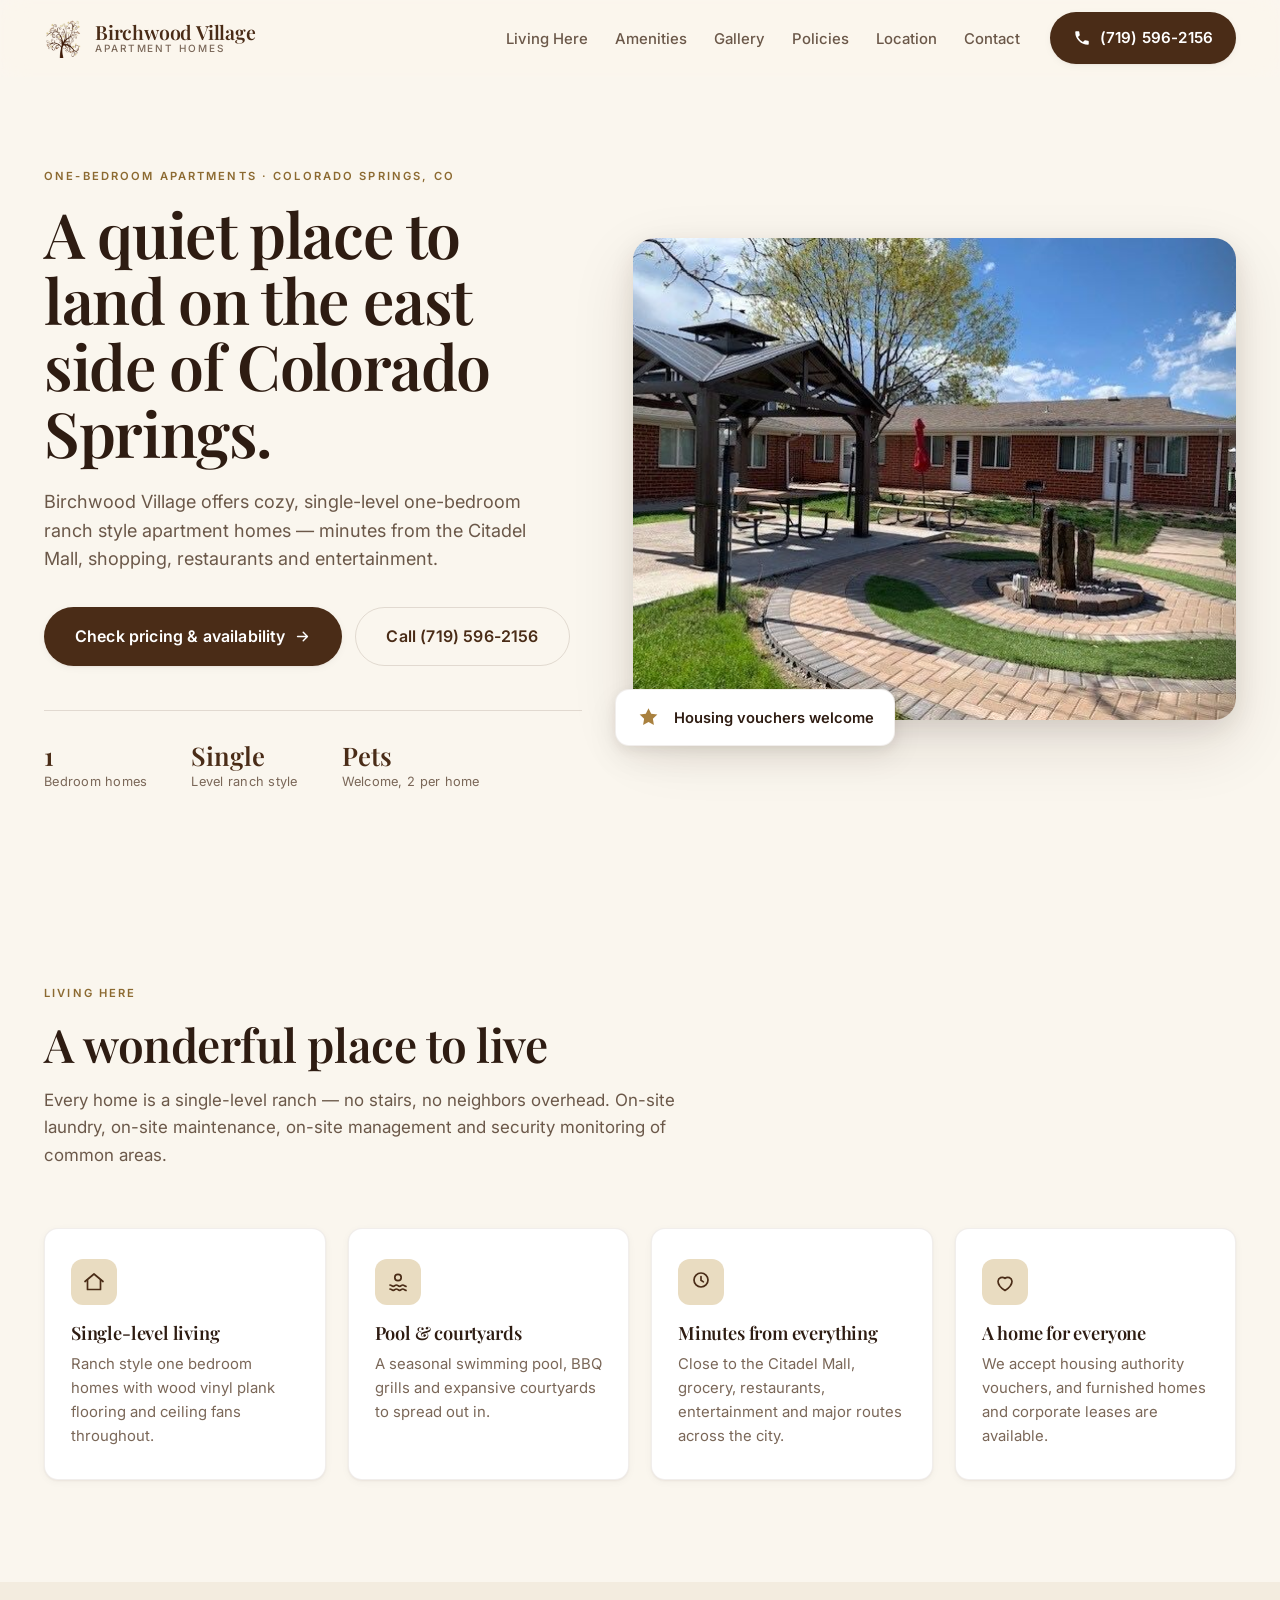
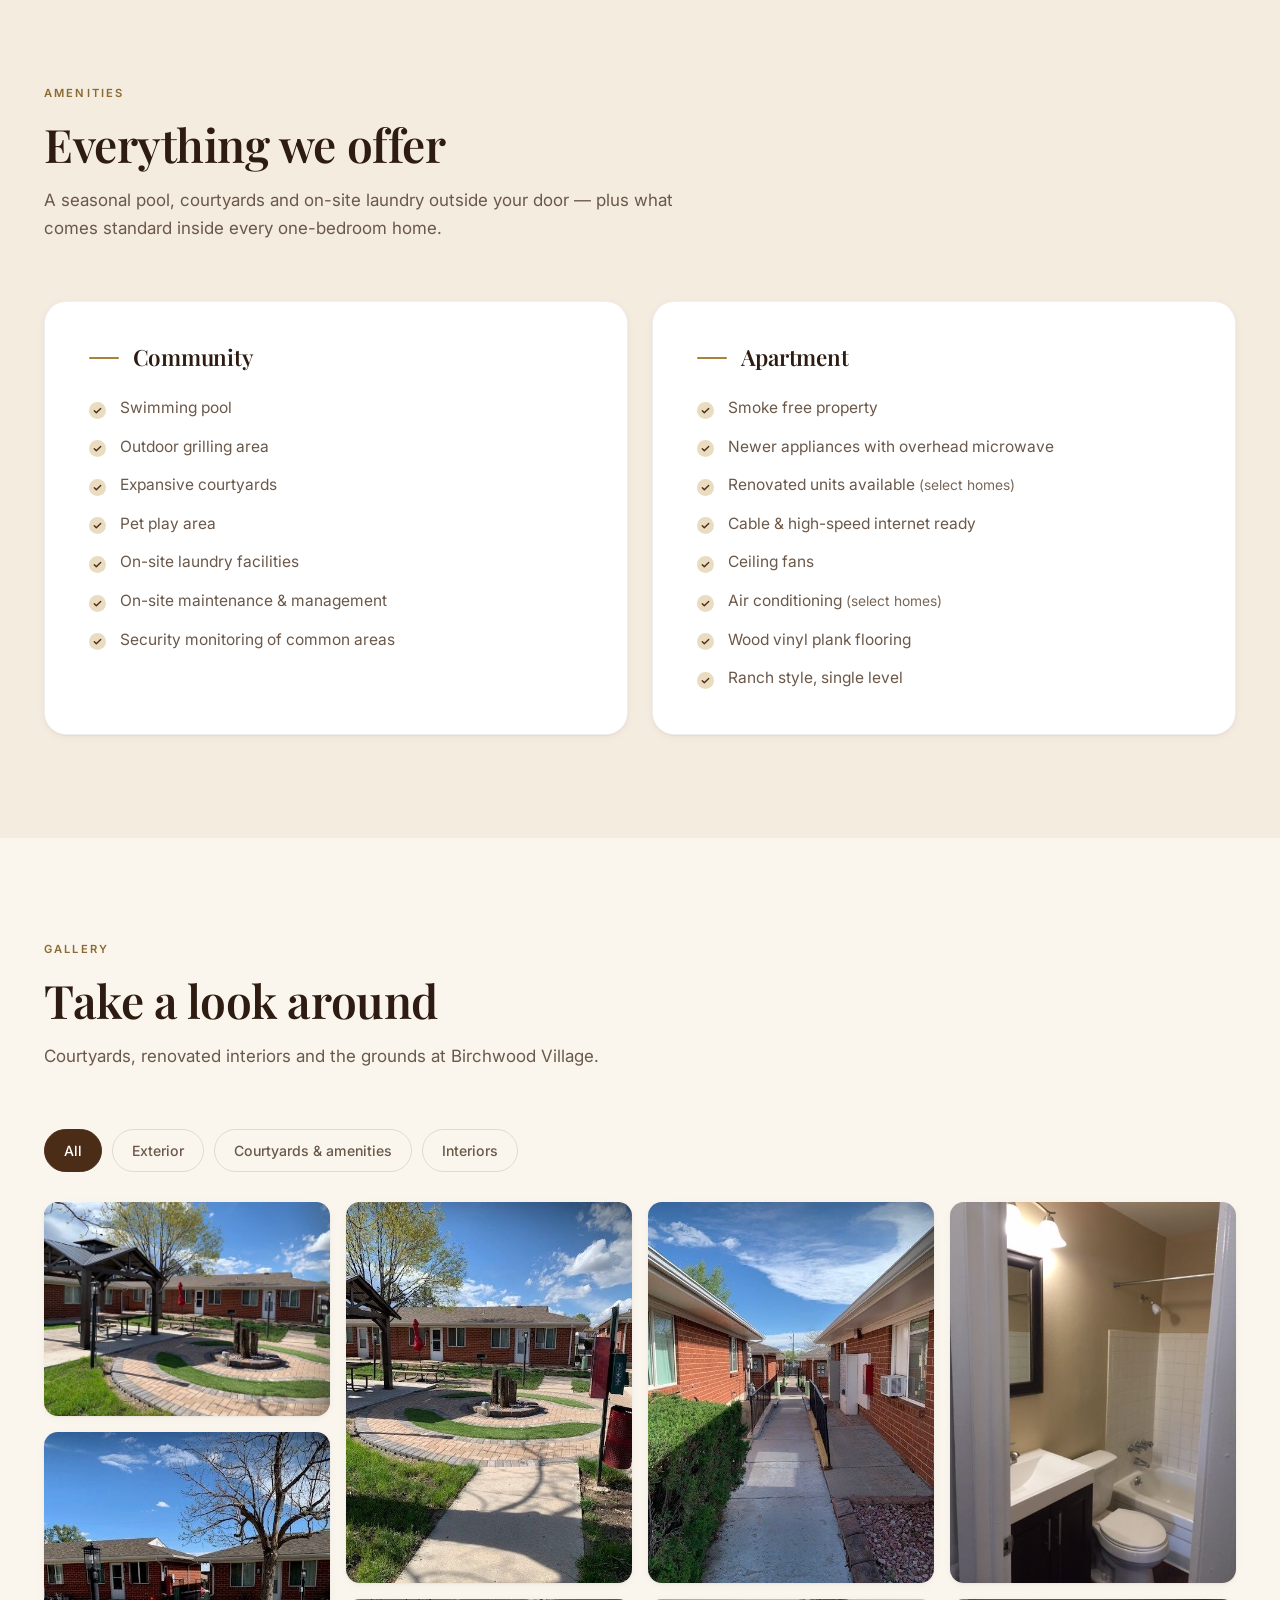
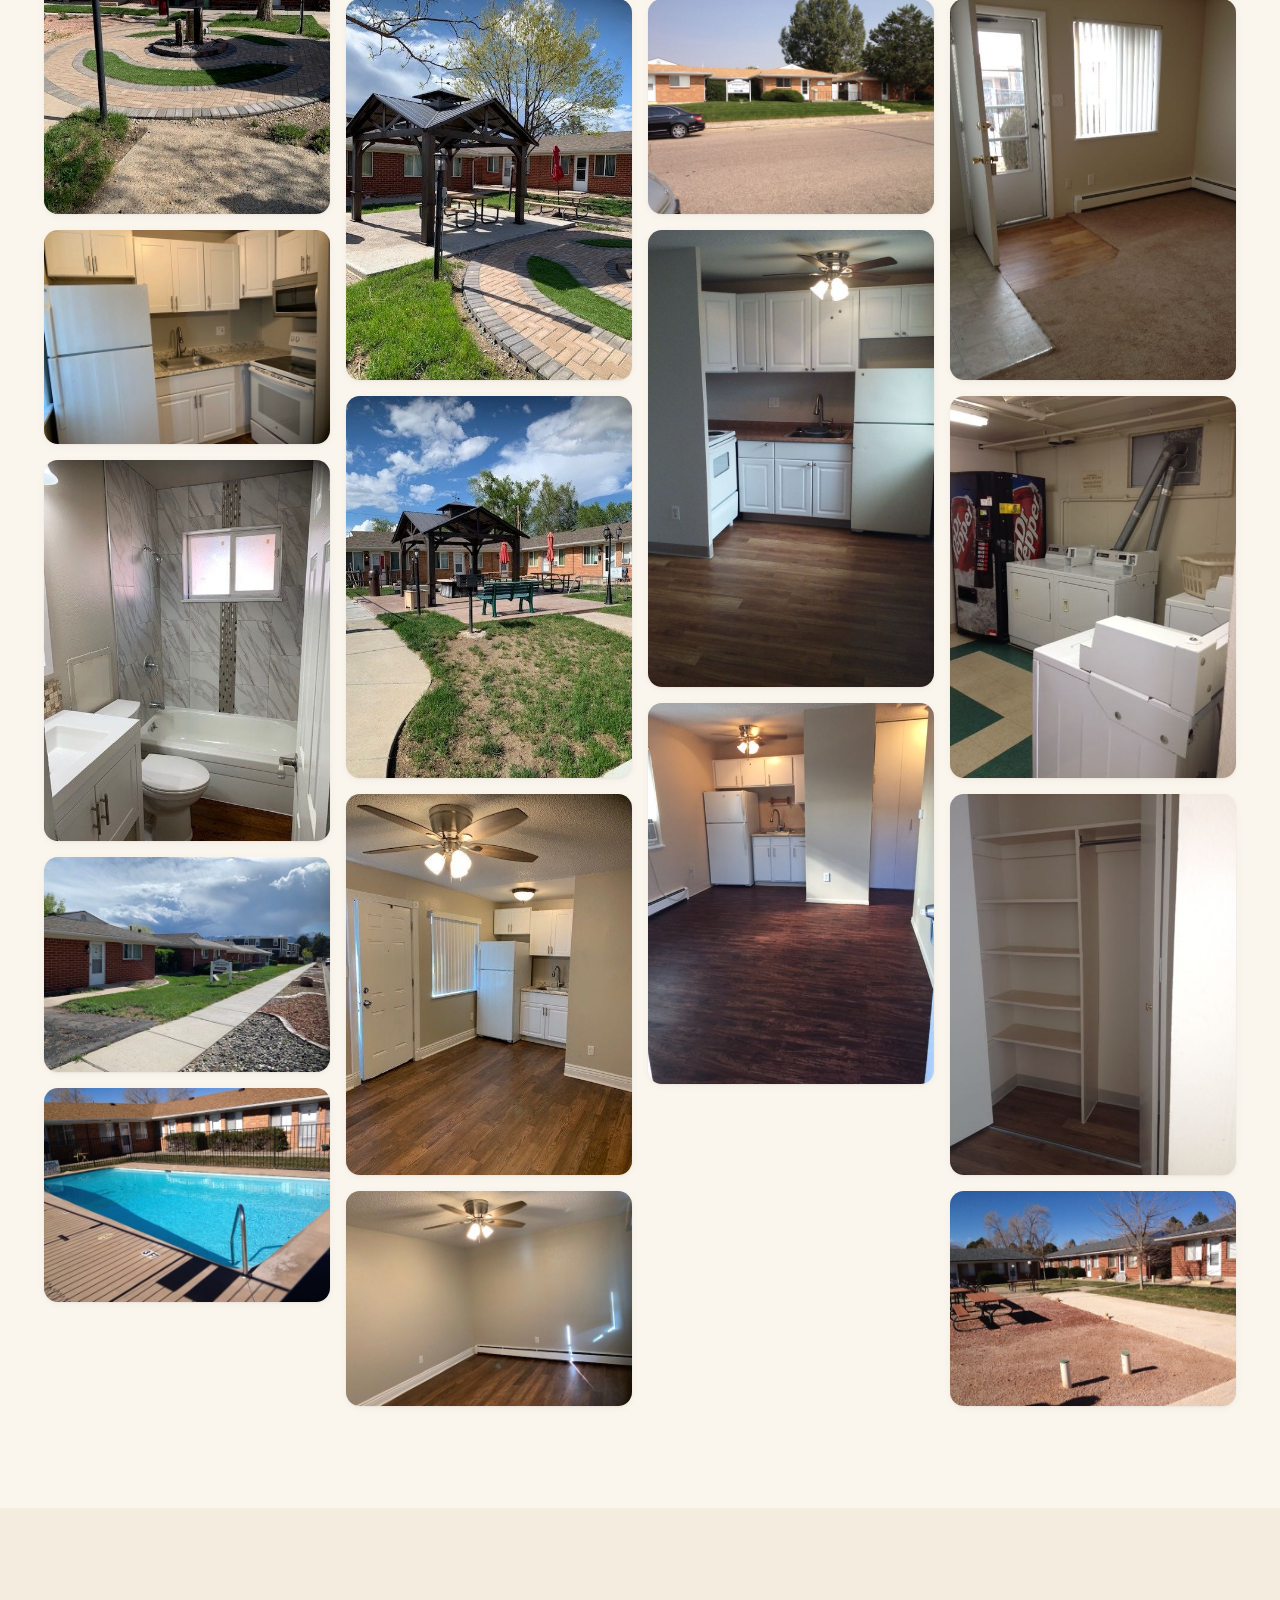
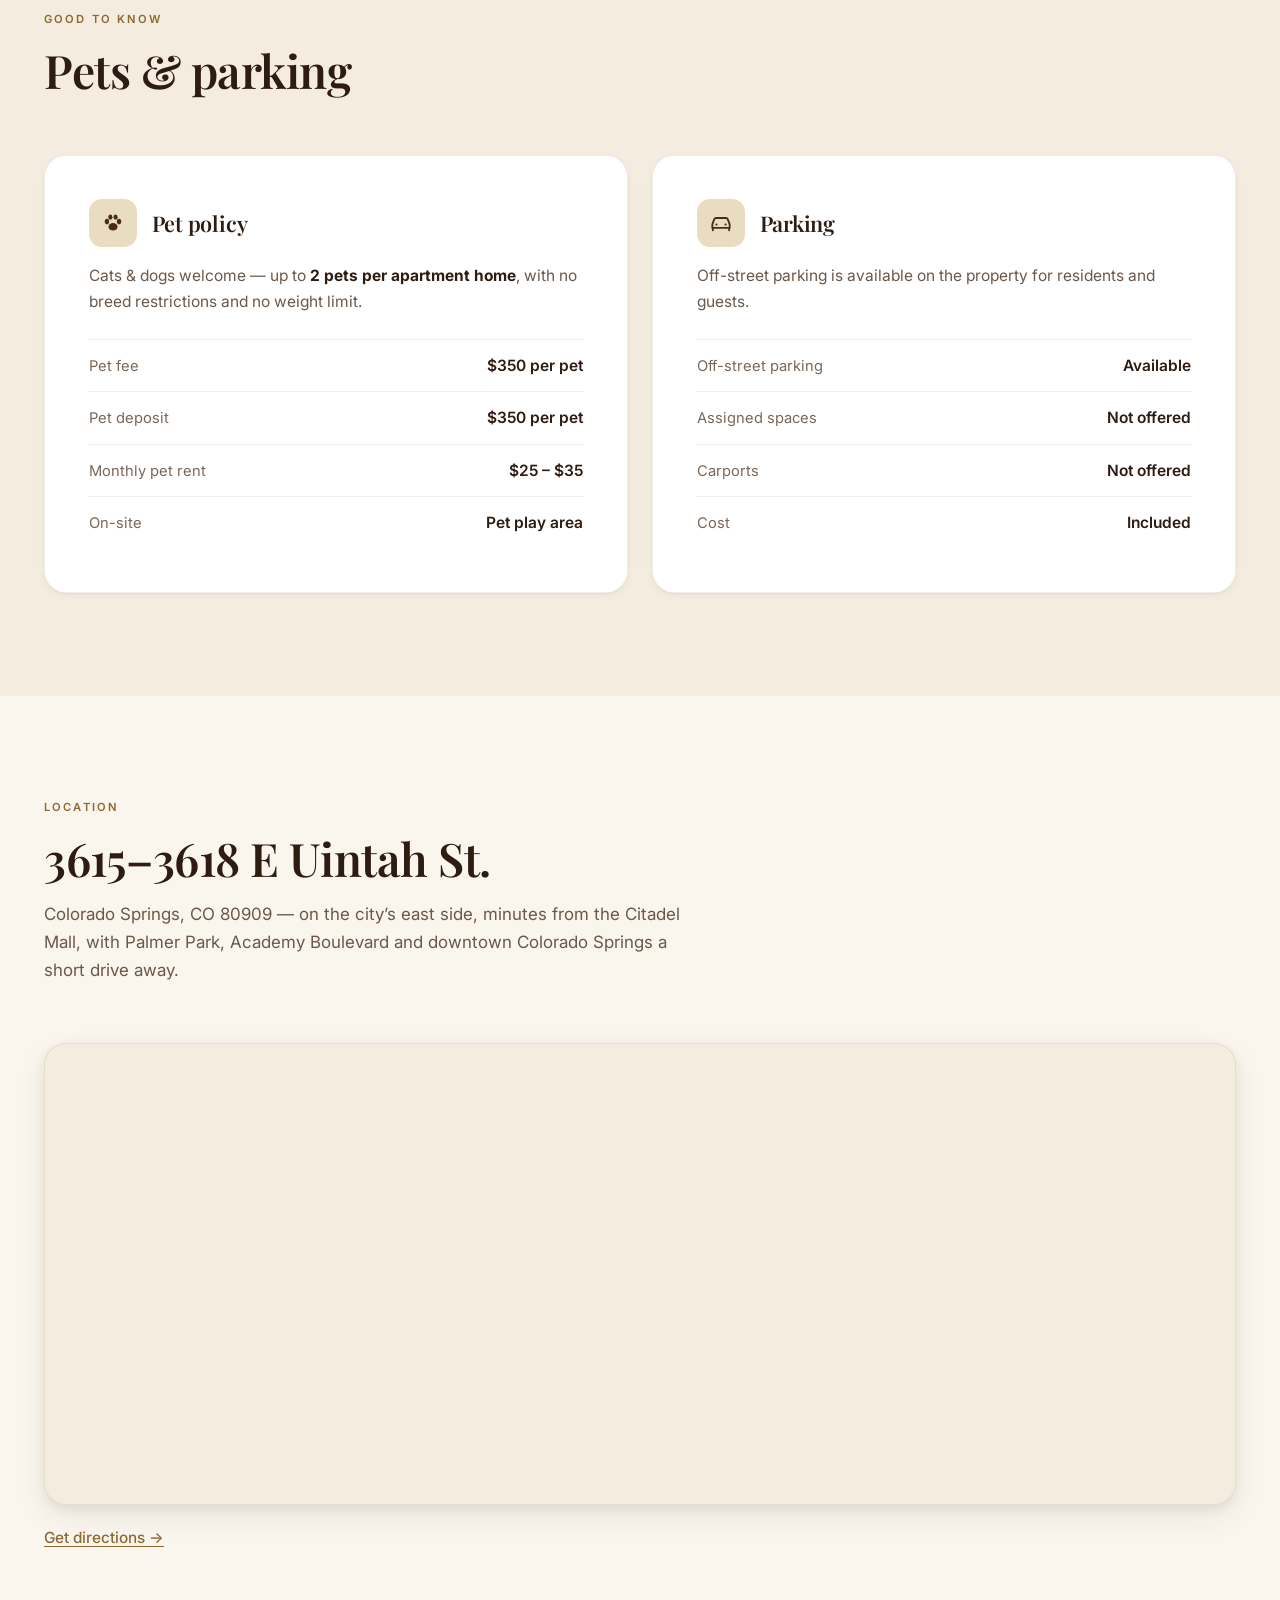
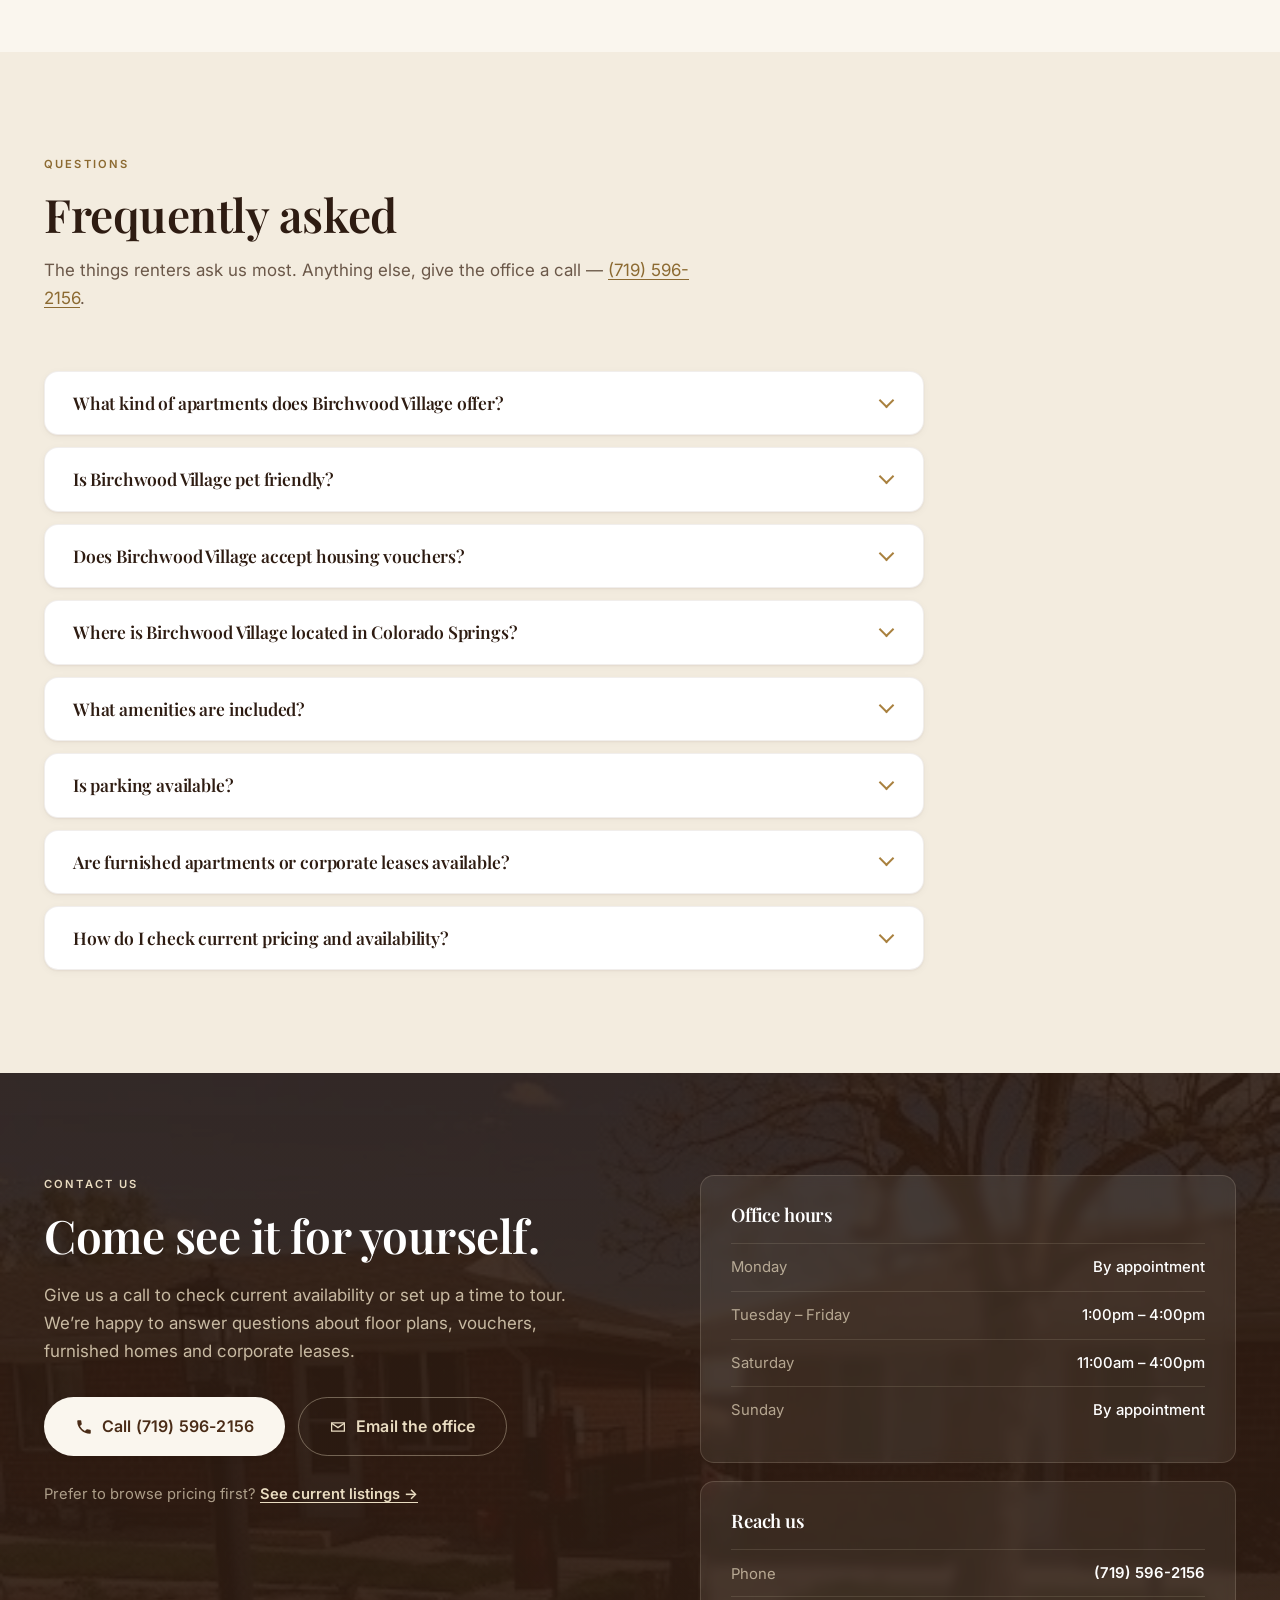
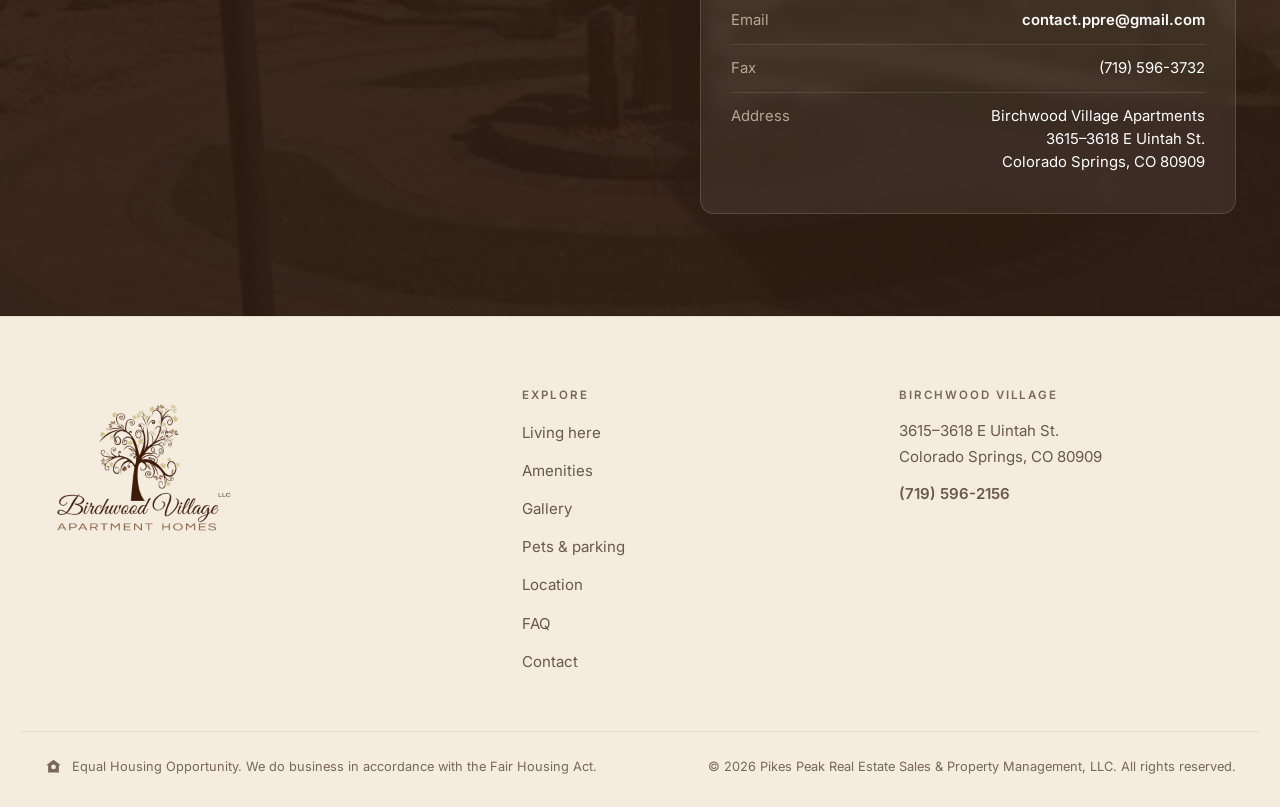
==== commit a90478a3: "Expand SEO surface; enlarge hero and simplify its badge SEO: - Replace the single ApartmentComplex b" ====
--- a/index.html
+++ b/index.html
@@ -3,20 +3,32 @@
 <head>
 <meta charset="utf-8">
 <meta name="viewport" content="width=device-width, initial-scale=1">
-<title>Birchwood Village Apartments | One-Bedroom Homes in Colorado Springs, CO</title>
-<meta name="description" content="Cozy single-level one-bedroom apartment homes in Colorado Springs, minutes from the Citadel Mall. Pool, courtyards, pet play area, on-site laundry. Housing vouchers welcome. Call (719) 596-2156.">
+<title>Birchwood Village Apartments | One-Bedroom Apartments in Colorado Springs, CO</title>
+<meta name="description" content="Cozy single-level one-bedroom apartments for rent in Colorado Springs, CO 80909, minutes from the Citadel Mall. Pool, courtyards, pet play area, on-site laundry. Pet friendly, housing vouchers welcome. Call (719) 596-2156.">
 <link rel="canonical" href="https://www.rentbirchwoodvillage.com/">
+<meta name="robots" content="index, follow, max-image-preview:large, max-snippet:-1, max-video-preview:-1">
 <meta name="theme-color" content="#4A2C17">
+
+<meta name="geo.region" content="US-CO">
+<meta name="geo.placename" content="Colorado Springs, Colorado">
+<meta name="geo.position" content="38.848168;-104.760807">
+<meta name="ICBM" content="38.848168, -104.760807">
 
 <meta property="og:type" content="website">
 <meta property="og:site_name" content="Birchwood Village Apartments">
-<meta property="og:title" content="Birchwood Village Apartments | Colorado Springs, CO">
-<meta property="og:description" content="Cozy single-level one-bedroom apartment homes minutes from the Citadel Mall. Pool, courtyards, pet play area and on-site laundry.">
+<meta property="og:locale" content="en_US">
+<meta property="og:title" content="Birchwood Village Apartments | One-Bedroom Apartments in Colorado Springs, CO">
+<meta property="og:description" content="Cozy single-level one-bedroom apartment homes minutes from the Citadel Mall. Pool, courtyards, pet play area and on-site laundry. Pet friendly, vouchers welcome.">
 <meta property="og:url" content="https://www.rentbirchwoodvillage.com/">
 <meta property="og:image" content="https://www.rentbirchwoodvillage.com/assets/img/og-image.jpg">
 <meta property="og:image:width" content="1200">
 <meta property="og:image:height" content="630">
+<meta property="og:image:alt" content="Birchwood Village Apartments in Colorado Springs, Colorado">
 <meta name="twitter:card" content="summary_large_image">
+<meta name="twitter:title" content="Birchwood Village Apartments | One-Bedroom Apartments in Colorado Springs, CO">
+<meta name="twitter:description" content="Cozy single-level one-bedroom apartment homes minutes from the Citadel Mall. Pool, courtyards, pet play area and on-site laundry.">
+<meta name="twitter:image" content="https://www.rentbirchwoodvillage.com/assets/img/og-image.jpg">
+<meta name="twitter:image:alt" content="Birchwood Village Apartments in Colorado Springs, Colorado">
 
 <link rel="icon" type="image/png" href="assets/img/favicon.png">
 <link rel="apple-touch-icon" href="assets/img/apple-touch-icon.png">
@@ -25,40 +37,198 @@
 <link rel="preconnect" href="https://fonts.gstatic.com" crossorigin>
 <link rel="stylesheet" href="https://fonts.googleapis.com/css2?family=Playfair+Display:ital,wght@0,500;0,600;0,700;1,500&family=Inter:wght@400;500;600&display=swap">
 <link rel="stylesheet" href="assets/css/styles.css">
+<link rel="preload" as="image" href="assets/img/hero.jpg" fetchpriority="high">
 
 <script type="application/ld+json">
 {
   "@context": "https://schema.org",
-  "@type": "ApartmentComplex",
-  "name": "Birchwood Village Apartments",
-  "url": "https://www.rentbirchwoodvillage.com/",
-  "image": "https://www.rentbirchwoodvillage.com/assets/img/og-image.jpg",
-  "description": "Single-level one-bedroom ranch style apartment homes in Colorado Springs, Colorado, minutes from the Citadel Mall.",
-  "telephone": "+1-719-596-2156",
-  "faxNumber": "+1-719-596-3732",
-  "email": "contact.ppre@gmail.com",
-  "numberOfBedrooms": 1,
-  "petsAllowed": true,
-  "smokingAllowed": false,
-  "address": {
-    "@type": "PostalAddress",
-    "streetAddress": "3615-3618 E Uintah St.",
-    "addressLocality": "Colorado Springs",
-    "addressRegion": "CO",
-    "postalCode": "80909",
-    "addressCountry": "US"
-  },
-  "amenityFeature": [
-    { "@type": "LocationFeatureSpecification", "name": "Swimming Pool", "value": true },
-    { "@type": "LocationFeatureSpecification", "name": "Outdoor Grilling Area", "value": true },
-    { "@type": "LocationFeatureSpecification", "name": "Pet Play Area", "value": true },
-    { "@type": "LocationFeatureSpecification", "name": "On-Site Laundry Facilities", "value": true },
-    { "@type": "LocationFeatureSpecification", "name": "Security Monitoring of Common Areas", "value": true },
-    { "@type": "LocationFeatureSpecification", "name": "Smoke Free Property", "value": true }
-  ],
-  "openingHoursSpecification": [
-    { "@type": "OpeningHoursSpecification", "dayOfWeek": ["Tuesday","Wednesday","Thursday","Friday"], "opens": "13:00", "closes": "16:00" },
-    { "@type": "OpeningHoursSpecification", "dayOfWeek": "Saturday", "opens": "11:00", "closes": "16:00" }
+  "@graph": [
+    {
+      "@type": "WebSite",
+      "@id": "https://www.rentbirchwoodvillage.com/#website",
+      "url": "https://www.rentbirchwoodvillage.com/",
+      "name": "Birchwood Village Apartments",
+      "description": "One-bedroom apartments for rent in Colorado Springs, Colorado.",
+      "inLanguage": "en-US",
+      "publisher": { "@id": "https://www.rentbirchwoodvillage.com/#management" }
+    },
+    {
+      "@type": "WebPage",
+      "@id": "https://www.rentbirchwoodvillage.com/#webpage",
+      "url": "https://www.rentbirchwoodvillage.com/",
+      "name": "Birchwood Village Apartments | One-Bedroom Apartments in Colorado Springs, CO",
+      "description": "Cozy single-level one-bedroom apartments for rent in Colorado Springs, CO 80909, minutes from the Citadel Mall. Pool, courtyards, pet play area, on-site laundry.",
+      "isPartOf": { "@id": "https://www.rentbirchwoodvillage.com/#website" },
+      "about": { "@id": "https://www.rentbirchwoodvillage.com/#apartments" },
+      "primaryImageOfPage": { "@id": "https://www.rentbirchwoodvillage.com/#primaryimage" },
+      "inLanguage": "en-US"
+    },
+    {
+      "@type": "ImageObject",
+      "@id": "https://www.rentbirchwoodvillage.com/#primaryimage",
+      "url": "https://www.rentbirchwoodvillage.com/assets/img/hero.jpg",
+      "contentUrl": "https://www.rentbirchwoodvillage.com/assets/img/hero.jpg",
+      "caption": "Covered picnic pavilion and fire pit in the paver courtyard at Birchwood Village"
+    },
+    {
+      "@type": "RealEstateAgent",
+      "@id": "https://www.rentbirchwoodvillage.com/#management",
+      "name": "Pikes Peak Real Estate Sales & Property Management, LLC",
+      "url": "https://www.rentbirchwoodvillage.com/",
+      "telephone": "+1-719-596-2156",
+      "faxNumber": "+1-719-596-3732",
+      "email": "contact.ppre@gmail.com",
+      "logo": "https://www.rentbirchwoodvillage.com/assets/img/logo.png",
+      "areaServed": {
+        "@type": "City",
+        "name": "Colorado Springs",
+        "containedInPlace": { "@type": "State", "name": "Colorado" }
+      }
+    },
+    {
+      "@type": ["ApartmentComplex", "LocalBusiness"],
+      "@id": "https://www.rentbirchwoodvillage.com/#apartments",
+      "name": "Birchwood Village Apartments",
+      "alternateName": "Birchwood Village Apartment Homes",
+      "url": "https://www.rentbirchwoodvillage.com/",
+      "image": [
+        "https://www.rentbirchwoodvillage.com/assets/img/og-image.jpg",
+        "https://www.rentbirchwoodvillage.com/assets/img/hero.jpg",
+        "https://www.rentbirchwoodvillage.com/assets/img/gallery/property-frontage.jpg",
+        "https://www.rentbirchwoodvillage.com/assets/img/gallery/swimming-pool.jpg",
+        "https://www.rentbirchwoodvillage.com/assets/img/gallery/kitchen-renovated.jpg"
+      ],
+      "logo": "https://www.rentbirchwoodvillage.com/assets/img/logo.png",
+      "description": "Single-level one-bedroom ranch style apartment homes in Colorado Springs, Colorado, minutes from the Citadel Mall. Pet friendly, smoke free, with a seasonal swimming pool, expansive courtyards, pet play area and on-site laundry. Housing authority vouchers welcome.",
+      "telephone": "+1-719-596-2156",
+      "faxNumber": "+1-719-596-3732",
+      "email": "contact.ppre@gmail.com",
+      "numberOfBedrooms": 1,
+      "petsAllowed": true,
+      "smokingAllowed": false,
+      "isAccessibleForFree": false,
+      "currenciesAccepted": "USD",
+      "tourBookingPage": "https://www.apartments.com/birchwood-village-colorado-springs-co/5y0g01p/",
+      "sameAs": [
+        "https://www.apartments.com/birchwood-village-colorado-springs-co/5y0g01p/"
+      ],
+      "hasMap": "https://www.google.com/maps/dir/?api=1&destination=3615+E+Uintah+St%2C+Colorado+Springs%2C+CO+80909",
+      "address": {
+        "@type": "PostalAddress",
+        "streetAddress": "3615-3618 E Uintah St.",
+        "addressLocality": "Colorado Springs",
+        "addressRegion": "CO",
+        "postalCode": "80909",
+        "addressCountry": "US"
+      },
+      "geo": {
+        "@type": "GeoCoordinates",
+        "latitude": 38.848168,
+        "longitude": -104.760807
+      },
+      "amenityFeature": [
+        { "@type": "LocationFeatureSpecification", "name": "Swimming Pool", "value": true },
+        { "@type": "LocationFeatureSpecification", "name": "Outdoor Grilling Area", "value": true },
+        { "@type": "LocationFeatureSpecification", "name": "Expansive Courtyards", "value": true },
+        { "@type": "LocationFeatureSpecification", "name": "Pet Play Area", "value": true },
+        { "@type": "LocationFeatureSpecification", "name": "On-Site Laundry Facilities", "value": true },
+        { "@type": "LocationFeatureSpecification", "name": "On-Site Maintenance and Management", "value": true },
+        { "@type": "LocationFeatureSpecification", "name": "Off-Street Parking", "value": true },
+        { "@type": "LocationFeatureSpecification", "name": "Security Monitoring of Common Areas", "value": true },
+        { "@type": "LocationFeatureSpecification", "name": "Smoke Free Property", "value": true }
+      ],
+      "containsPlace": {
+        "@type": "Apartment",
+        "name": "One-Bedroom Apartment Home",
+        "description": "Single-level ranch style one-bedroom apartment home with wood vinyl plank flooring, ceiling fans and newer appliances with an overhead microwave. Renovated homes and air conditioning available in select units.",
+        "numberOfBedrooms": 1,
+        "petsAllowed": true,
+        "smokingAllowed": false,
+        "amenityFeature": [
+          { "@type": "LocationFeatureSpecification", "name": "Single Level, Ranch Style", "value": true },
+          { "@type": "LocationFeatureSpecification", "name": "Wood Vinyl Plank Flooring", "value": true },
+          { "@type": "LocationFeatureSpecification", "name": "Ceiling Fans", "value": true },
+          { "@type": "LocationFeatureSpecification", "name": "Newer Appliances with Overhead Microwave", "value": true },
+          { "@type": "LocationFeatureSpecification", "name": "Cable and High-Speed Internet Ready", "value": true },
+          { "@type": "LocationFeatureSpecification", "name": "Air Conditioning (Select Homes)", "value": true }
+        ]
+      },
+      "openingHoursSpecification": [
+        { "@type": "OpeningHoursSpecification", "dayOfWeek": ["Tuesday","Wednesday","Thursday","Friday"], "opens": "13:00", "closes": "16:00" },
+        { "@type": "OpeningHoursSpecification", "dayOfWeek": "Saturday", "opens": "11:00", "closes": "16:00" }
+      ]
+    },
+    {
+      "@type": "FAQPage",
+      "@id": "https://www.rentbirchwoodvillage.com/#faq",
+      "isPartOf": { "@id": "https://www.rentbirchwoodvillage.com/#webpage" },
+      "mainEntity": [
+        {
+          "@type": "Question",
+          "name": "What kind of apartments does Birchwood Village offer?",
+          "acceptedAnswer": {
+            "@type": "Answer",
+            "text": "Birchwood Village offers one-bedroom apartment homes, all single-level ranch style, so there are no stairs and no neighbors overhead. Homes have wood vinyl plank flooring, ceiling fans and newer appliances with an overhead microwave. Renovated homes and air conditioning are available in select units."
+          }
+        },
+        {
+          "@type": "Question",
+          "name": "Is Birchwood Village pet friendly?",
+          "acceptedAnswer": {
+            "@type": "Answer",
+            "text": "Yes. Cats and dogs are welcome, up to two pets per apartment home, with no breed restrictions and no weight limit. There is a $350 pet fee and a $350 pet deposit per pet, plus $25 to $35 in monthly pet rent. The community also has an on-site pet play area."
+          }
+        },
+        {
+          "@type": "Question",
+          "name": "Does Birchwood Village accept housing vouchers?",
+          "acceptedAnswer": {
+            "@type": "Answer",
+            "text": "Yes. We accept housing authority vouchers. We do business in accordance with the Fair Housing Act. Call the office at (719) 596-2156 with questions about the process."
+          }
+        },
+        {
+          "@type": "Question",
+          "name": "Where is Birchwood Village located in Colorado Springs?",
+          "acceptedAnswer": {
+            "@type": "Answer",
+            "text": "Birchwood Village is at 3615-3618 E Uintah St., Colorado Springs, CO 80909, on the city's east side, minutes from the Citadel Mall along with shopping, restaurants and entertainment."
+          }
+        },
+        {
+          "@type": "Question",
+          "name": "What amenities are included at Birchwood Village?",
+          "acceptedAnswer": {
+            "@type": "Answer",
+            "text": "The community has a seasonal swimming pool, an outdoor grilling area, expansive courtyards, a pet play area, on-site laundry facilities, on-site maintenance and management, and security monitoring of common areas. Birchwood Village is a smoke free property."
+          }
+        },
+        {
+          "@type": "Question",
+          "name": "Is parking available at Birchwood Village?",
+          "acceptedAnswer": {
+            "@type": "Answer",
+            "text": "Yes. Off-street parking is available on the property for residents and guests at no additional cost. Assigned spaces and carports are not offered."
+          }
+        },
+        {
+          "@type": "Question",
+          "name": "Are furnished apartments or corporate leases available?",
+          "acceptedAnswer": {
+            "@type": "Answer",
+            "text": "Yes. Furnished homes and corporate leases are available. Call the office at (719) 596-2156 to discuss terms and current availability."
+          }
+        },
+        {
+          "@type": "Question",
+          "name": "How do I check current pricing and availability?",
+          "acceptedAnswer": {
+            "@type": "Answer",
+            "text": "Call the leasing office at (719) 596-2156, email contact.ppre@gmail.com, or view the current listing on Apartments.com. Office hours are Tuesday through Friday from 1:00pm to 4:00pm and Saturday from 11:00am to 4:00pm, with Monday and Sunday by appointment."
+          }
+        }
+      ]
+    }
   ]
 }
 </script>
@@ -103,8 +273,8 @@
   <section class="hero" id="top">
     <div class="wrap hero-grid">
       <div class="hero-copy reveal">
-        <p class="eyebrow">Colorado Springs, Colorado</p>
-        <h1>A quiet place to land on the city&rsquo;s east side.</h1>
+        <p class="eyebrow">One-bedroom apartments &middot; Colorado Springs, CO</p>
+        <h1>A quiet place to land on the east side of Colorado Springs.</h1>
         <p class="lede">
           Birchwood Village offers cozy, single-level one-bedroom ranch style apartment
           homes &mdash; minutes from the Citadel Mall, shopping, restaurants and entertainment.
@@ -130,7 +300,7 @@
         </figure>
         <div class="hero-badge">
           <svg viewBox="0 0 24 24" aria-hidden="true"><path d="M12 3l2.6 5.3 5.9.9-4.3 4.1 1 5.8L12 16.4 6.8 19.1l1-5.8L3.5 9.2l5.9-.9L12 3z"/></svg>
-          <span><strong>Housing vouchers welcome</strong>Furnished &amp; corporate leases available</span>
+          <span><strong>Housing vouchers welcome</strong></span>
         </div>
       </div>
     </div>
@@ -187,6 +357,10 @@
       <header class="section-head reveal">
         <p class="eyebrow">Amenities</p>
         <h2>Everything we offer</h2>
+        <p class="section-lede">
+          A seasonal pool, courtyards and on-site laundry outside your door &mdash; plus what
+          comes standard inside every one-bedroom home.
+        </p>
       </header>
 
       <div class="amen-grid">
@@ -332,7 +506,10 @@
       <header class="section-head reveal">
         <p class="eyebrow">Location</p>
         <h2>3615&ndash;3618 E Uintah St.</h2>
-        <p class="section-lede">Colorado Springs, CO 80909 &mdash; on the city&rsquo;s east side, minutes from the Citadel Mall.</p>
+        <p class="section-lede">
+          Colorado Springs, CO 80909 &mdash; on the city&rsquo;s east side, minutes from the Citadel
+          Mall, with Palmer Park, Academy Boulevard and downtown Colorado Springs a short drive away.
+        </p>
       </header>
 
       <div class="map-wrap reveal">
@@ -344,6 +521,112 @@
       <p class="map-link">
         <a href="https://www.google.com/maps/dir/?api=1&destination=3615+E+Uintah+St%2C+Colorado+Springs%2C+CO+80909" target="_blank" rel="noopener">Get directions &rarr;</a>
       </p>
+    </div>
+  </section>
+
+  <!-- ================= FAQ ================= -->
+  <section class="section section-alt" id="faq">
+    <div class="wrap">
+      <header class="section-head reveal">
+        <p class="eyebrow">Questions</p>
+        <h2>Frequently asked</h2>
+        <p class="section-lede">
+          The things renters ask us most. Anything else, give the office a call &mdash;
+          <a href="tel:+17195962156">(719) 596-2156</a>.
+        </p>
+      </header>
+
+      <div class="faq reveal">
+        <details class="faq-item">
+          <summary><h3>What kind of apartments does Birchwood Village offer?</h3><span class="faq-chevron" aria-hidden="true"></span></summary>
+          <div class="faq-answer">
+            <p>
+              We offer one-bedroom apartment homes &mdash; all single-level ranch style, so there are
+              no stairs and no neighbors overhead. Homes have wood vinyl plank flooring, ceiling fans
+              and newer appliances with an overhead microwave. Renovated homes and air conditioning
+              are available in select units.
+            </p>
+          </div>
+        </details>
+
+        <details class="faq-item">
+          <summary><h3>Is Birchwood Village pet friendly?</h3><span class="faq-chevron" aria-hidden="true"></span></summary>
+          <div class="faq-answer">
+            <p>
+              Yes. Cats and dogs are welcome &mdash; up to two pets per apartment home, with no breed
+              restrictions and no weight limit. There is a $350 pet fee and a $350 pet deposit per pet,
+              plus $25&ndash;$35 in monthly pet rent. The community also has an on-site pet play area.
+            </p>
+          </div>
+        </details>
+
+        <details class="faq-item">
+          <summary><h3>Does Birchwood Village accept housing vouchers?</h3><span class="faq-chevron" aria-hidden="true"></span></summary>
+          <div class="faq-answer">
+            <p>
+              Yes, we accept housing authority vouchers, and we do business in accordance with the
+              Fair Housing Act. Call the office at
+              <a href="tel:+17195962156">(719) 596-2156</a> with any questions about the process.
+            </p>
+          </div>
+        </details>
+
+        <details class="faq-item">
+          <summary><h3>Where is Birchwood Village located in Colorado Springs?</h3><span class="faq-chevron" aria-hidden="true"></span></summary>
+          <div class="faq-answer">
+            <p>
+              We&rsquo;re at 3615&ndash;3618 E Uintah St., Colorado Springs, CO 80909, on the city&rsquo;s
+              east side &mdash; minutes from the Citadel Mall along with shopping, restaurants and
+              entertainment. <a href="#location">See the map &rarr;</a>
+            </p>
+          </div>
+        </details>
+
+        <details class="faq-item">
+          <summary><h3>What amenities are included?</h3><span class="faq-chevron" aria-hidden="true"></span></summary>
+          <div class="faq-answer">
+            <p>
+              A seasonal swimming pool, outdoor grilling area, expansive courtyards, a pet play area,
+              on-site laundry facilities, on-site maintenance and management, and security monitoring
+              of common areas. Birchwood Village is a smoke free property.
+              <a href="#amenities">See the full list &rarr;</a>
+            </p>
+          </div>
+        </details>
+
+        <details class="faq-item">
+          <summary><h3>Is parking available?</h3><span class="faq-chevron" aria-hidden="true"></span></summary>
+          <div class="faq-answer">
+            <p>
+              Yes. Off-street parking is available on the property for residents and guests at no
+              additional cost. Assigned spaces and carports are not offered.
+            </p>
+          </div>
+        </details>
+
+        <details class="faq-item">
+          <summary><h3>Are furnished apartments or corporate leases available?</h3><span class="faq-chevron" aria-hidden="true"></span></summary>
+          <div class="faq-answer">
+            <p>
+              Yes &mdash; furnished homes and corporate leases are both available. Call the office at
+              <a href="tel:+17195962156">(719) 596-2156</a> to talk through terms and current availability.
+            </p>
+          </div>
+        </details>
+
+        <details class="faq-item">
+          <summary><h3>How do I check current pricing and availability?</h3><span class="faq-chevron" aria-hidden="true"></span></summary>
+          <div class="faq-answer">
+            <p>
+              Call <a href="tel:+17195962156">(719) 596-2156</a>, email
+              <a href="mailto:contact.ppre@gmail.com">contact.ppre@gmail.com</a>, or
+              <a href="https://www.apartments.com/birchwood-village-colorado-springs-co/5y0g01p/" target="_blank" rel="noopener">view the current listing on Apartments.com</a>.
+              The office is open Tuesday&ndash;Friday 1:00pm&ndash;4:00pm and Saturday
+              11:00am&ndash;4:00pm, with Monday and Sunday by appointment.
+            </p>
+          </div>
+        </details>
+      </div>
     </div>
   </section>
 
@@ -433,6 +716,7 @@
         <li><a href="#gallery">Gallery</a></li>
         <li><a href="#policies">Pets &amp; parking</a></li>
         <li><a href="#location">Location</a></li>
+        <li><a href="#faq">FAQ</a></li>
         <li><a href="#contact">Contact</a></li>
       </ul>
     </nav>
--- a/assets/css/styles.css
+++ b/assets/css/styles.css
@@ -28,7 +28,7 @@
   --serif: "Playfair Display", "Iowan Old Style", Georgia, "Times New Roman", serif;
   --sans:  "Inter", -apple-system, BlinkMacSystemFont, "Segoe UI", Roboto, Helvetica, Arial, sans-serif;
 
-  --wrap: 1180px;
+  --wrap: 1240px;
   --header-h: 76px;
   --radius: 14px;
   --radius-lg: 22px;
@@ -164,8 +164,8 @@
 /* ---------- Hero ---------- */
 .hero { padding: clamp(52px, 7vw, 92px) 0 clamp(58px, 7vw, 96px); }
 .hero-grid {
-  display: grid; grid-template-columns: 1fr 1fr;
-  gap: clamp(36px, 5vw, 72px); align-items: center;
+  display: grid; grid-template-columns: 1fr 1.12fr;
+  gap: clamp(32px, 4vw, 56px); align-items: center;
 }
 .hero-copy h1 {
   font-size: clamp(2.35rem, 5vw, 3.9rem);
@@ -188,7 +188,7 @@
   margin: 0; border-radius: var(--radius-lg); overflow: hidden;
   box-shadow: var(--shadow-lg); background: var(--cream-deep);
 }
-.hero-figure img { width: 100%; aspect-ratio: 4 / 3; object-fit: cover; }
+.hero-figure img { width: 100%; aspect-ratio: 5 / 4; object-fit: cover; }
 
 .hero-badge {
   position: absolute; left: -18px; bottom: -26px;
@@ -303,6 +303,31 @@
 }
 .map-wrap iframe { width: 100%; height: clamp(300px, 42vw, 460px); border: 0; }
 .map-link { margin-top: 20px; font-size: .96rem; font-weight: 500; }
+
+/* ---------- FAQ ---------- */
+.faq { display: grid; gap: 12px; max-width: 880px; }
+.faq-item {
+  background: var(--card); border: 1px solid var(--line-soft);
+  border-radius: var(--radius); box-shadow: var(--shadow-sm);
+  transition: border-color .2s ease;
+}
+.faq-item[open] { border-color: var(--line); }
+.faq-item summary {
+  display: flex; align-items: center; justify-content: space-between; gap: 20px;
+  padding: 19px clamp(20px, 2.4vw, 28px); cursor: pointer; list-style: none;
+}
+.faq-item summary::-webkit-details-marker { display: none; }
+.faq-item summary h3 { font-size: 1.09rem; line-height: 1.4; }
+.faq-item summary:hover h3 { color: var(--brown-mid); }
+.faq-chevron {
+  width: 11px; height: 11px; flex: none; margin-right: 3px;
+  border-right: 2px solid var(--gold); border-bottom: 2px solid var(--gold);
+  transform: translateY(-3px) rotate(45deg); transition: transform .22s ease;
+}
+.faq-item[open] .faq-chevron { transform: translateY(2px) rotate(-135deg); }
+.faq-answer { padding: 0 clamp(20px, 2.4vw, 28px) 22px; }
+.faq-answer p { color: var(--body); font-size: .97rem; max-width: 70ch; }
+.faq-answer a { color: var(--gold-deep); font-weight: 600; }
 
 /* ---------- Contact ---------- */
 .section-contact {
@@ -424,6 +449,7 @@
 
   .hero-grid { grid-template-columns: 1fr; }
   .hero-media { order: -1; }
+  .hero-figure img { aspect-ratio: 4 / 3; }  /* stacked: full width already, don't add height */
   .hero-badge { left: auto; right: 8px; bottom: -22px; max-width: 270px; }
   .lede { max-width: none; }
 
@@ -468,4 +494,6 @@
   body { background: #fff; color: #000; font-size: 12pt; }
   .section { padding: 18px 0; }
   .reveal { opacity: 1; transform: none; }
+  .faq-item > *:not(summary) { display: block !important; }
+  .faq-chevron { display: none; }
 }
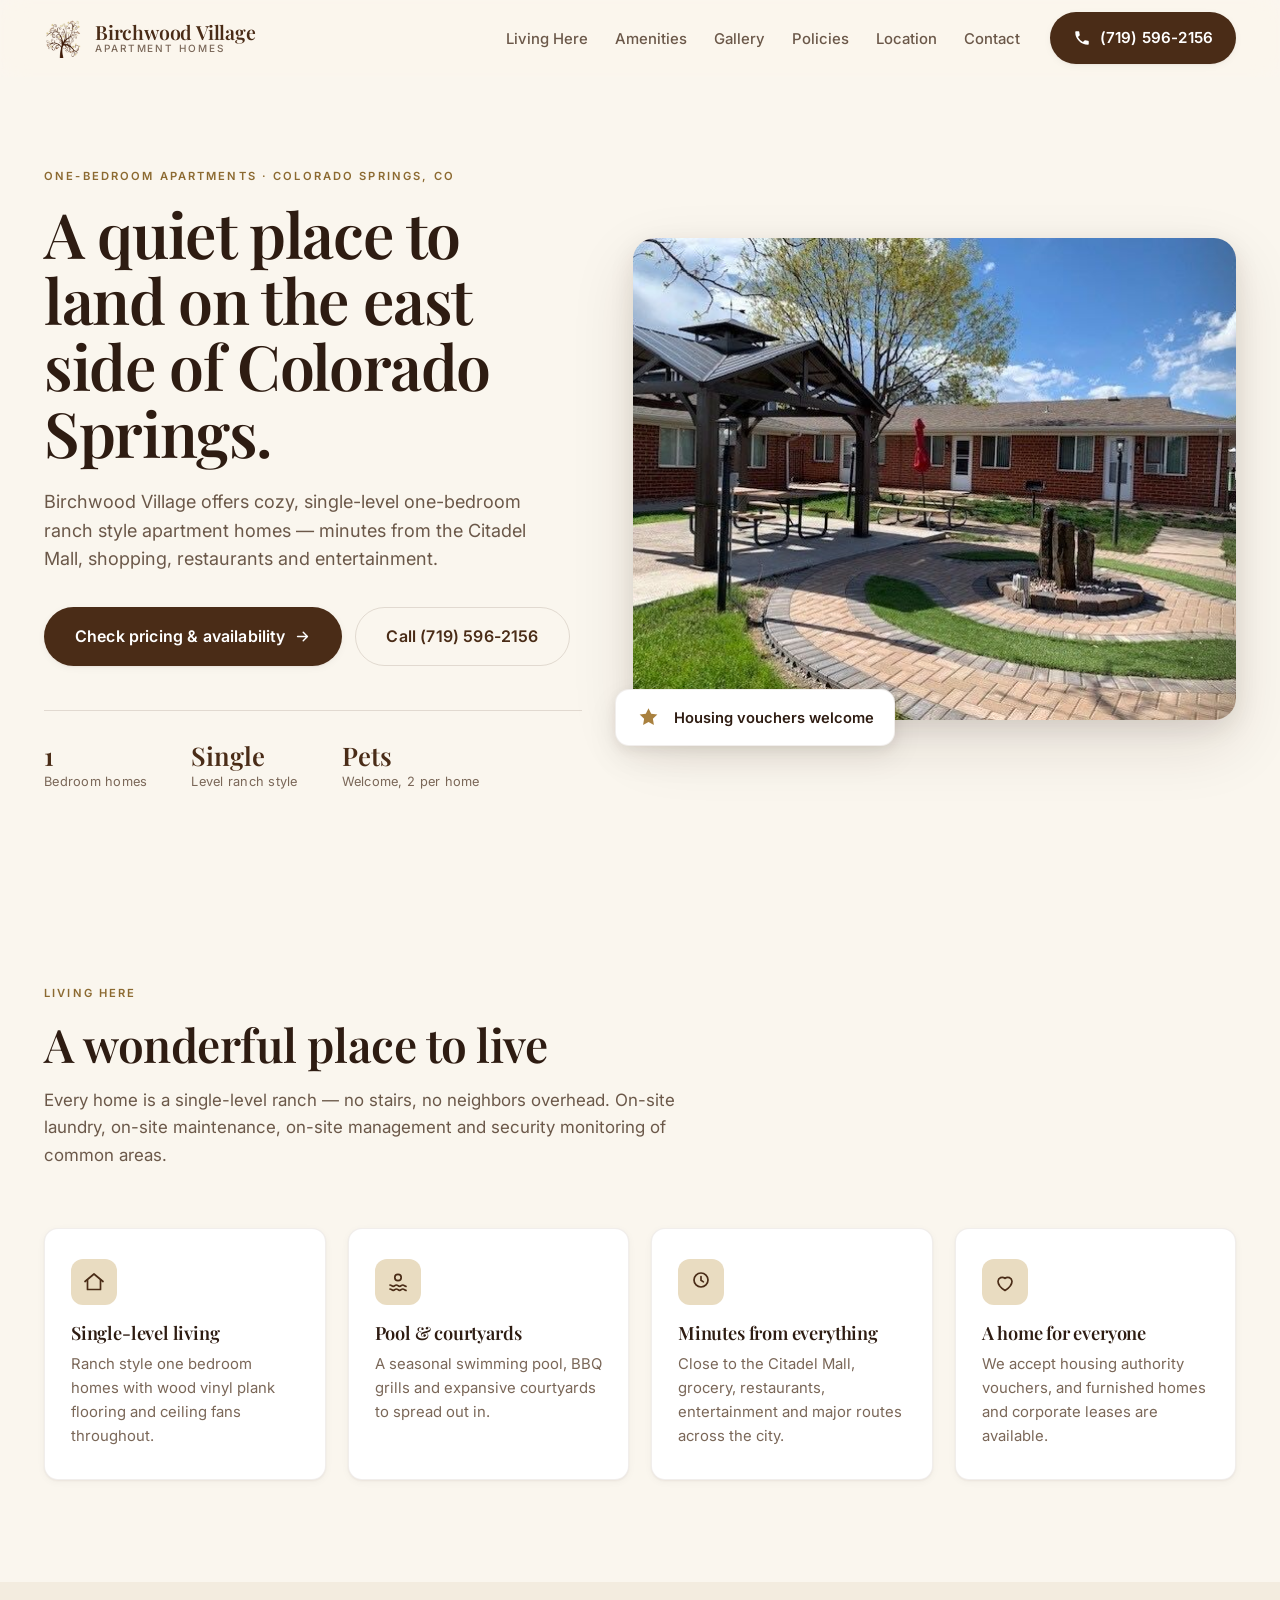
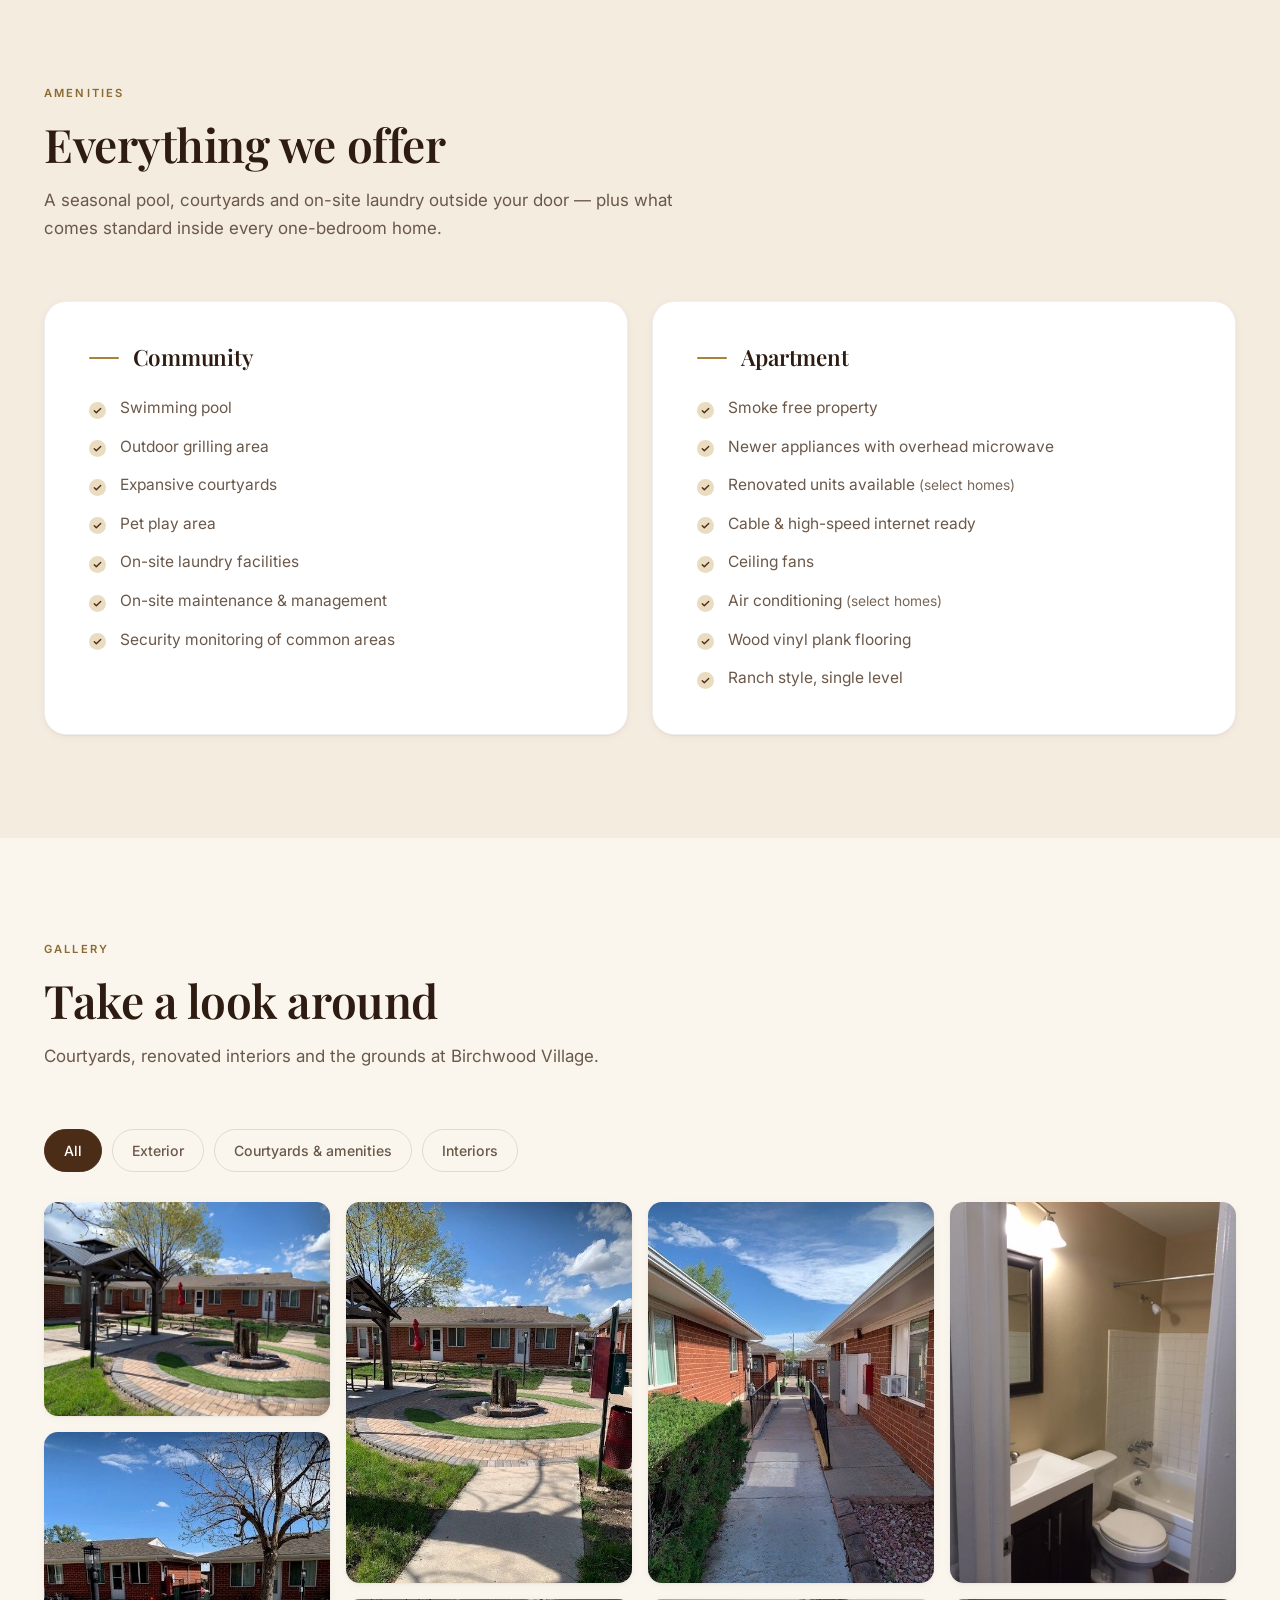
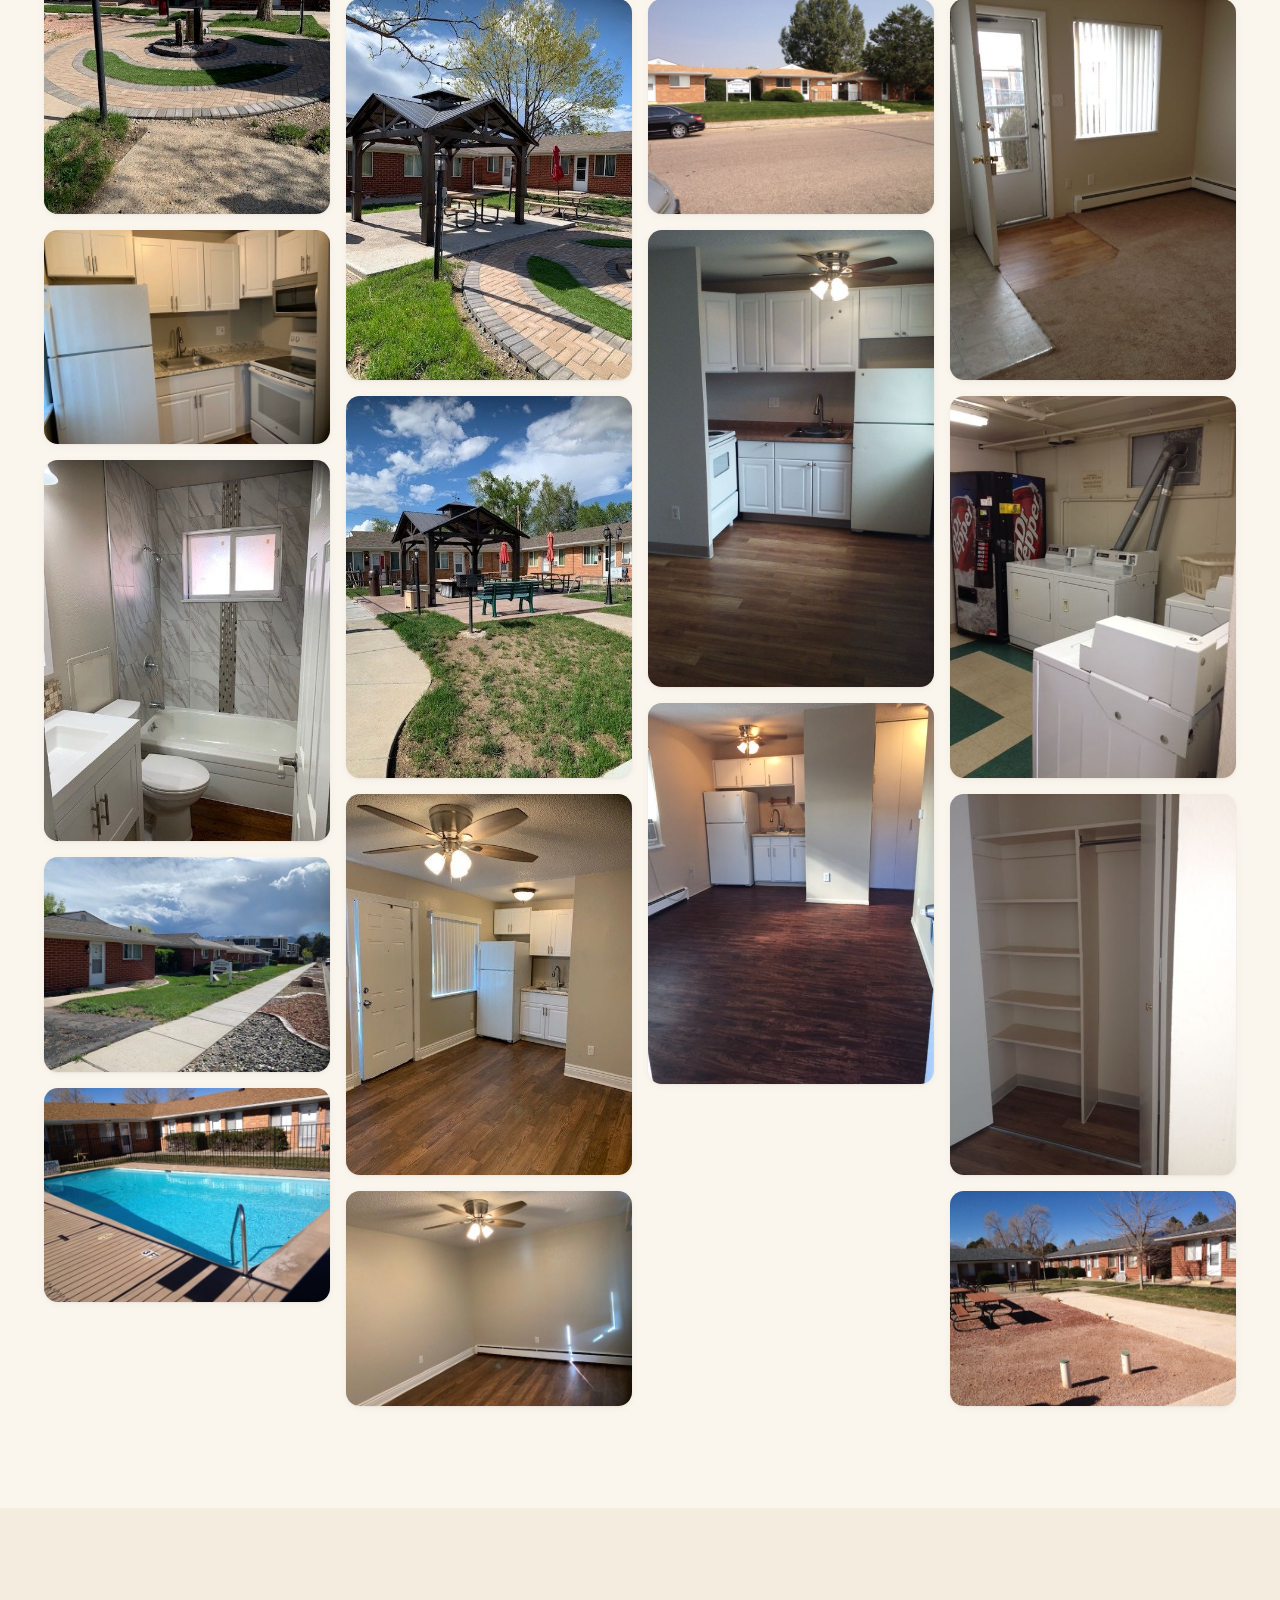
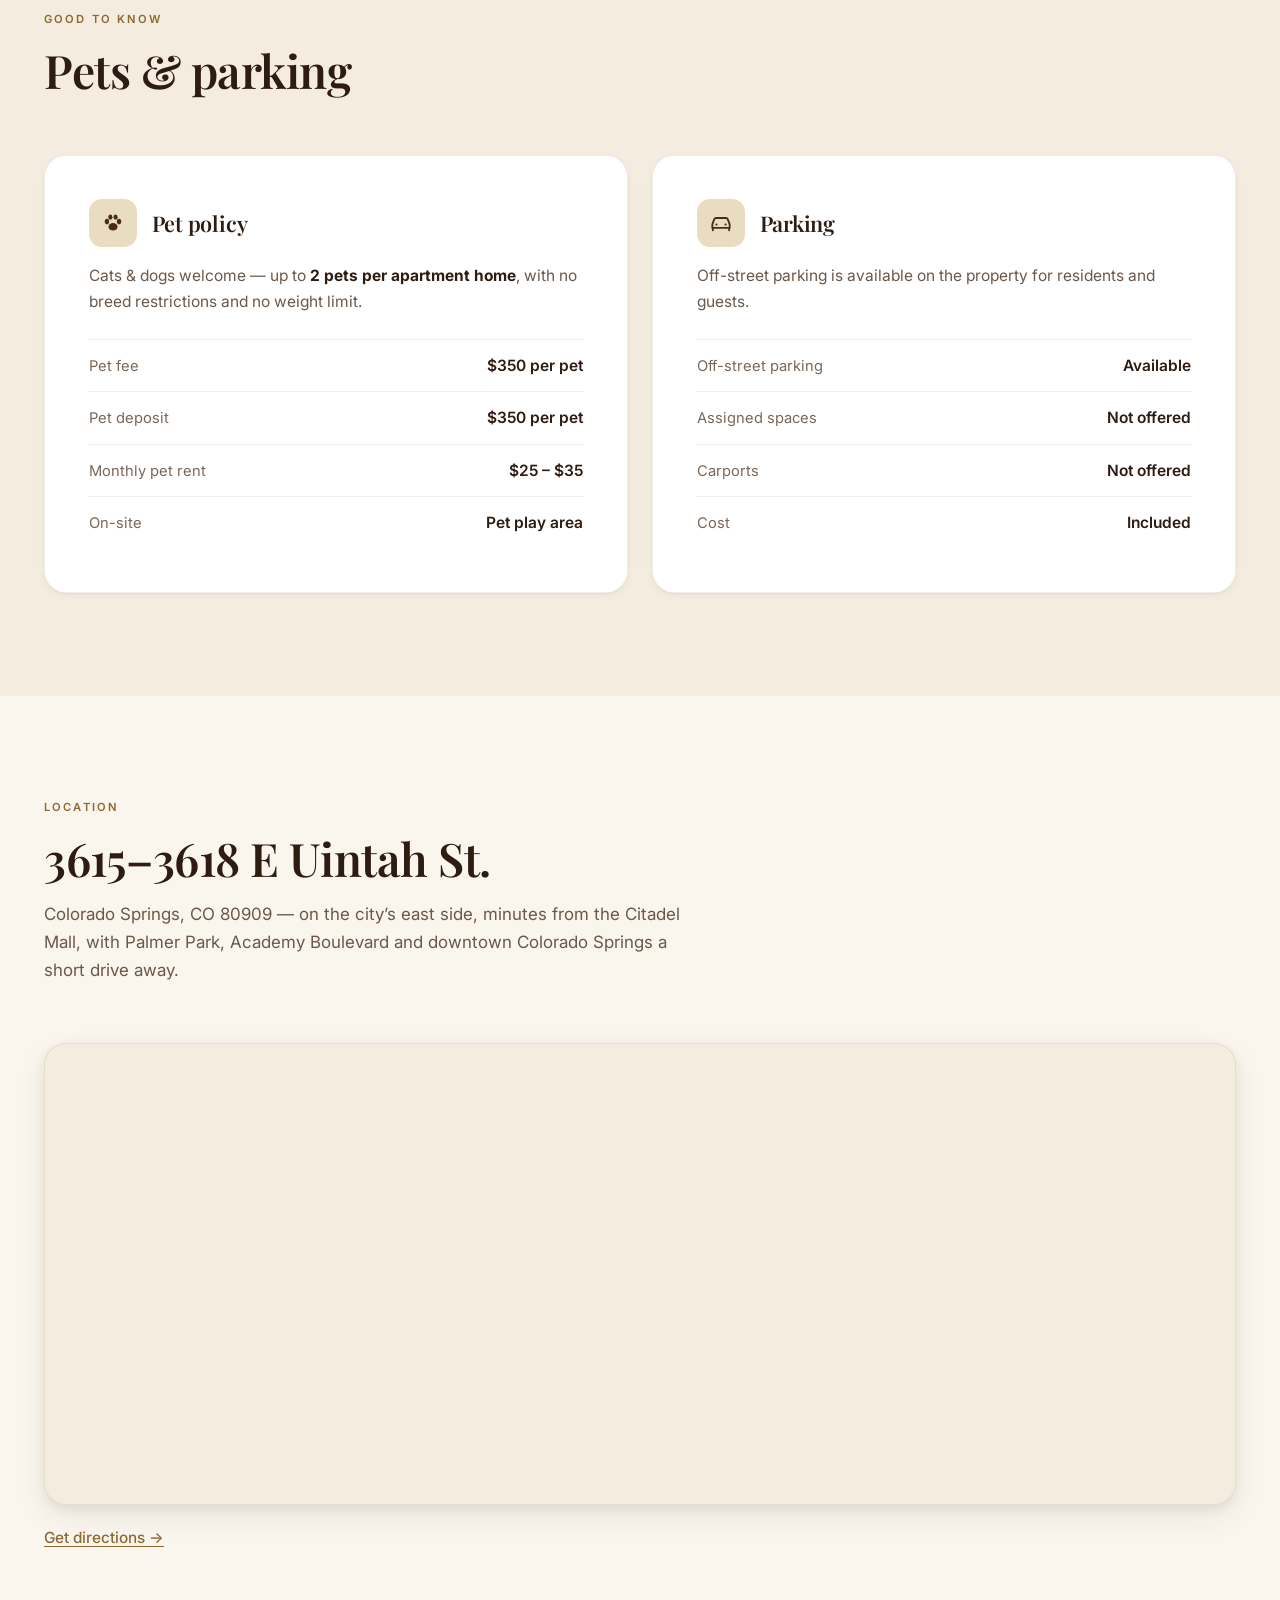
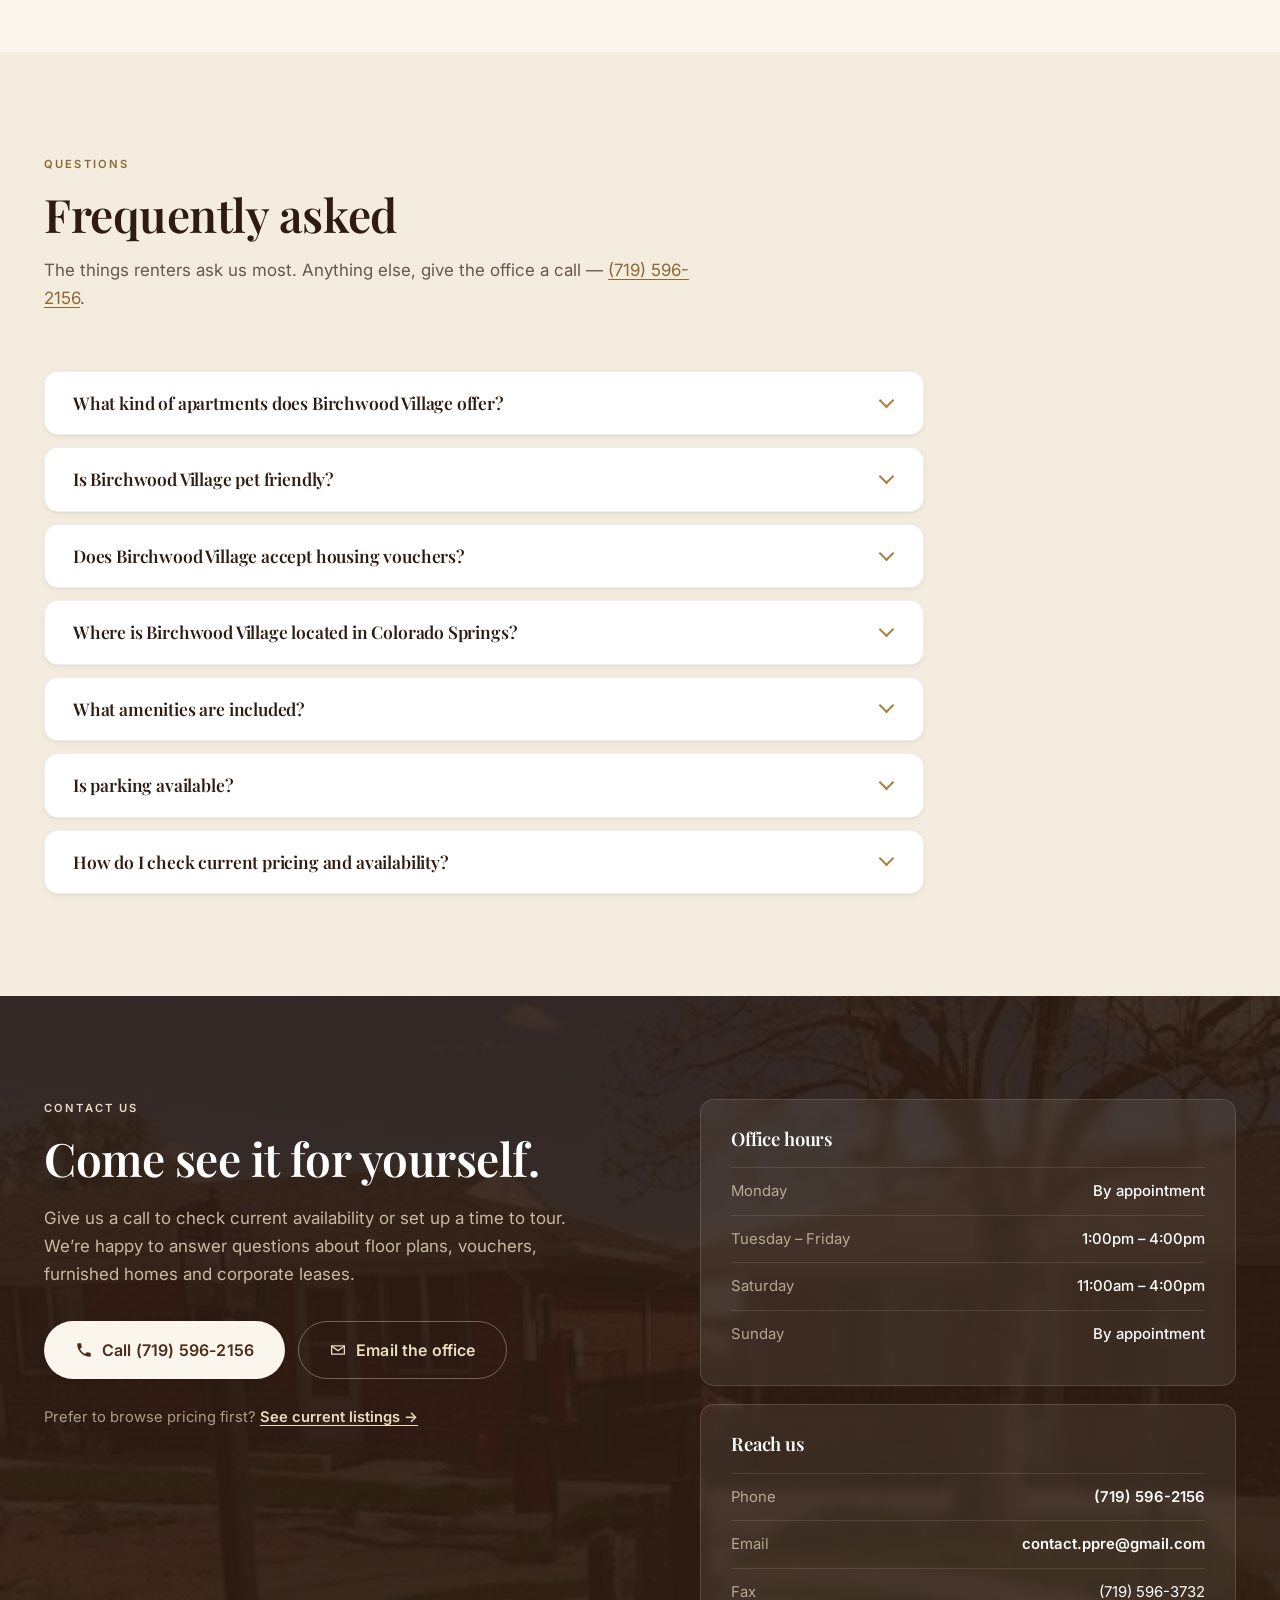
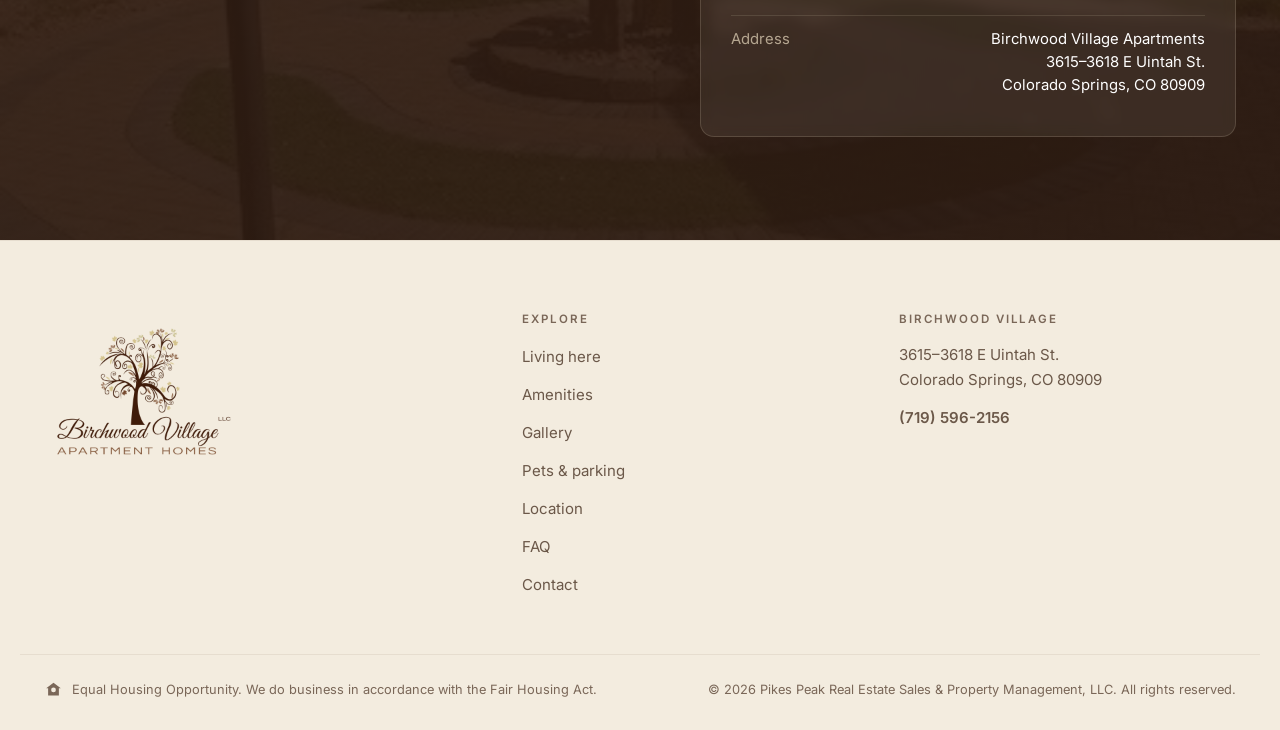
==== commit f0234d14: "Drop the furnished/corporate leases FAQ Removes the question from both the visible accordion and the" ====
--- a/index.html
+++ b/index.html
@@ -197,7 +197,7 @@
         },
         {
           "@type": "Question",
-          "name": "What amenities are included at Birchwood Village?",
+          "name": "What amenities are included?",
           "acceptedAnswer": {
             "@type": "Answer",
             "text": "The community has a seasonal swimming pool, an outdoor grilling area, expansive courtyards, a pet play area, on-site laundry facilities, on-site maintenance and management, and security monitoring of common areas. Birchwood Village is a smoke free property."
@@ -205,18 +205,10 @@
         },
         {
           "@type": "Question",
-          "name": "Is parking available at Birchwood Village?",
+          "name": "Is parking available?",
           "acceptedAnswer": {
             "@type": "Answer",
             "text": "Yes. Off-street parking is available on the property for residents and guests at no additional cost. Assigned spaces and carports are not offered."
-          }
-        },
-        {
-          "@type": "Question",
-          "name": "Are furnished apartments or corporate leases available?",
-          "acceptedAnswer": {
-            "@type": "Answer",
-            "text": "Yes. Furnished homes and corporate leases are available. Call the office at (719) 596-2156 to discuss terms and current availability."
           }
         },
         {
@@ -605,16 +597,6 @@
         </details>
 
         <details class="faq-item">
-          <summary><h3>Are furnished apartments or corporate leases available?</h3><span class="faq-chevron" aria-hidden="true"></span></summary>
-          <div class="faq-answer">
-            <p>
-              Yes &mdash; furnished homes and corporate leases are both available. Call the office at
-              <a href="tel:+17195962156">(719) 596-2156</a> to talk through terms and current availability.
-            </p>
-          </div>
-        </details>
-
-        <details class="faq-item">
           <summary><h3>How do I check current pricing and availability?</h3><span class="faq-chevron" aria-hidden="true"></span></summary>
           <div class="faq-answer">
             <p>
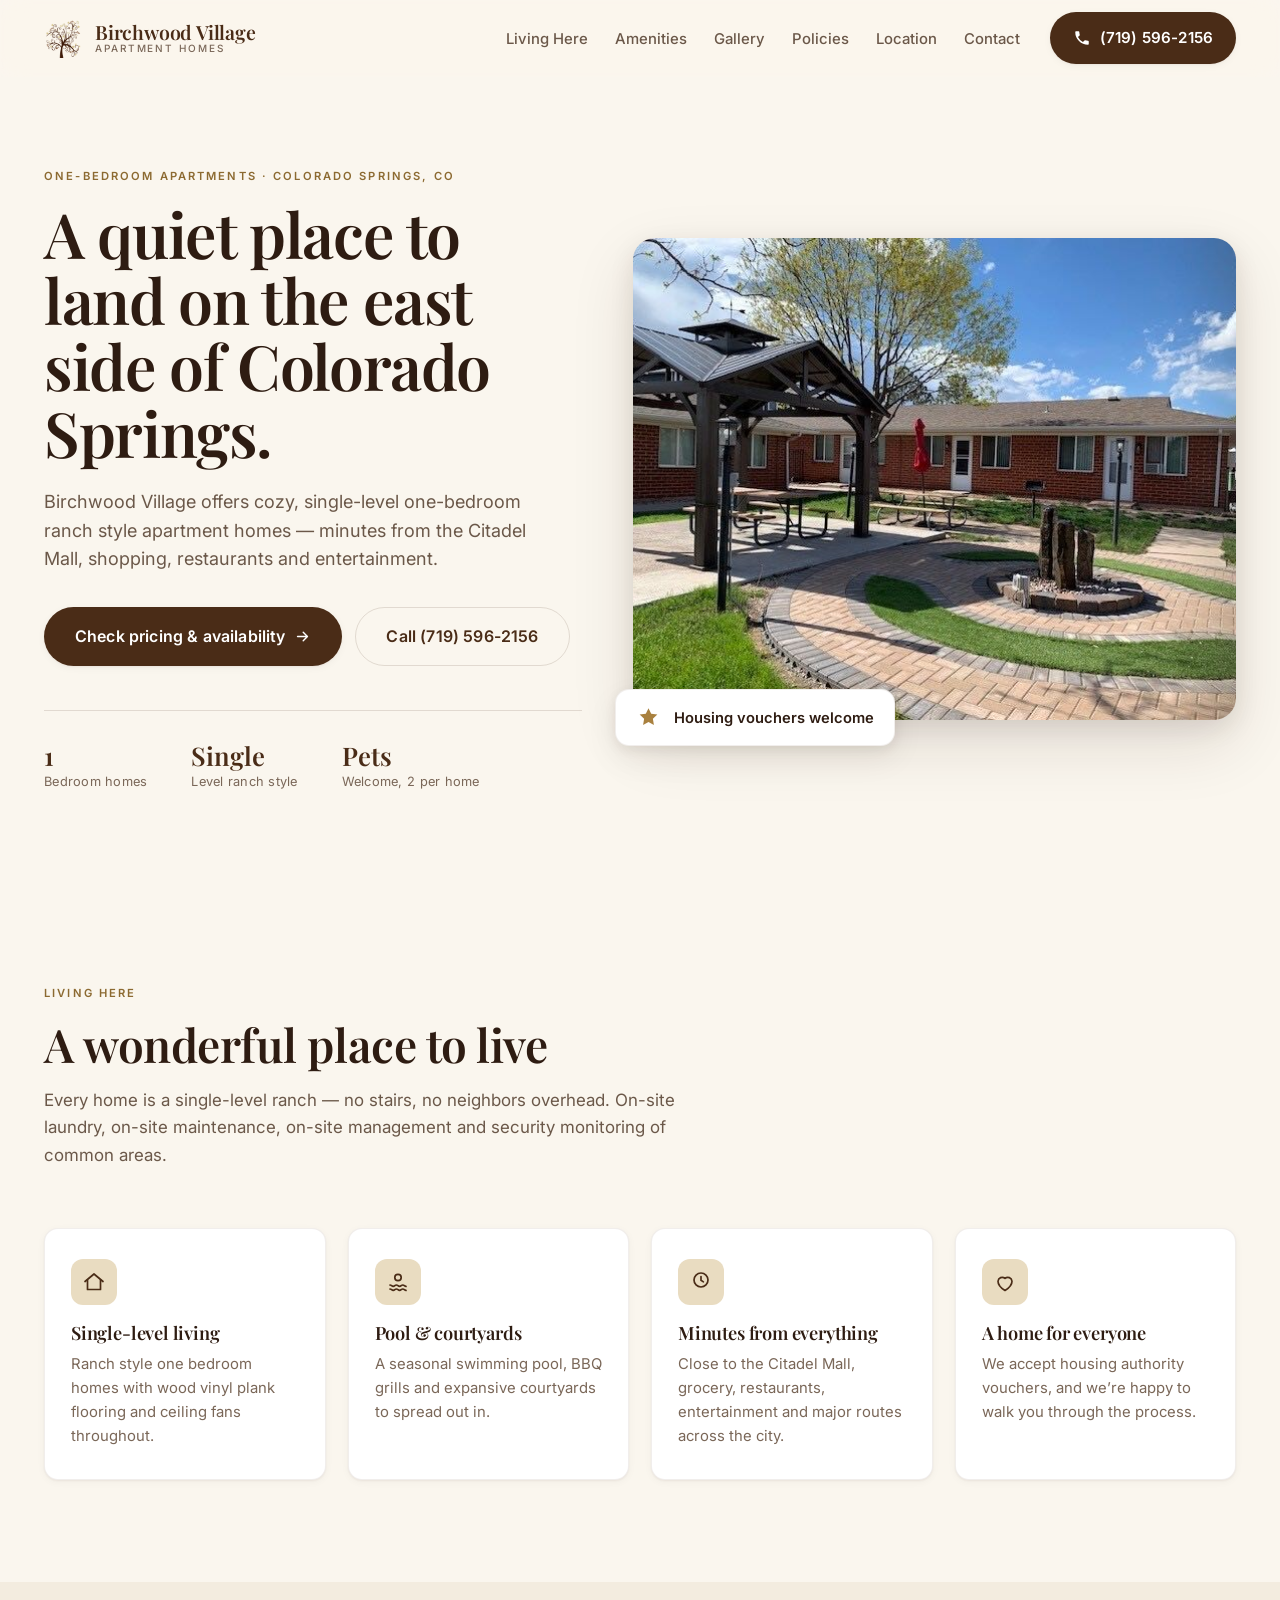
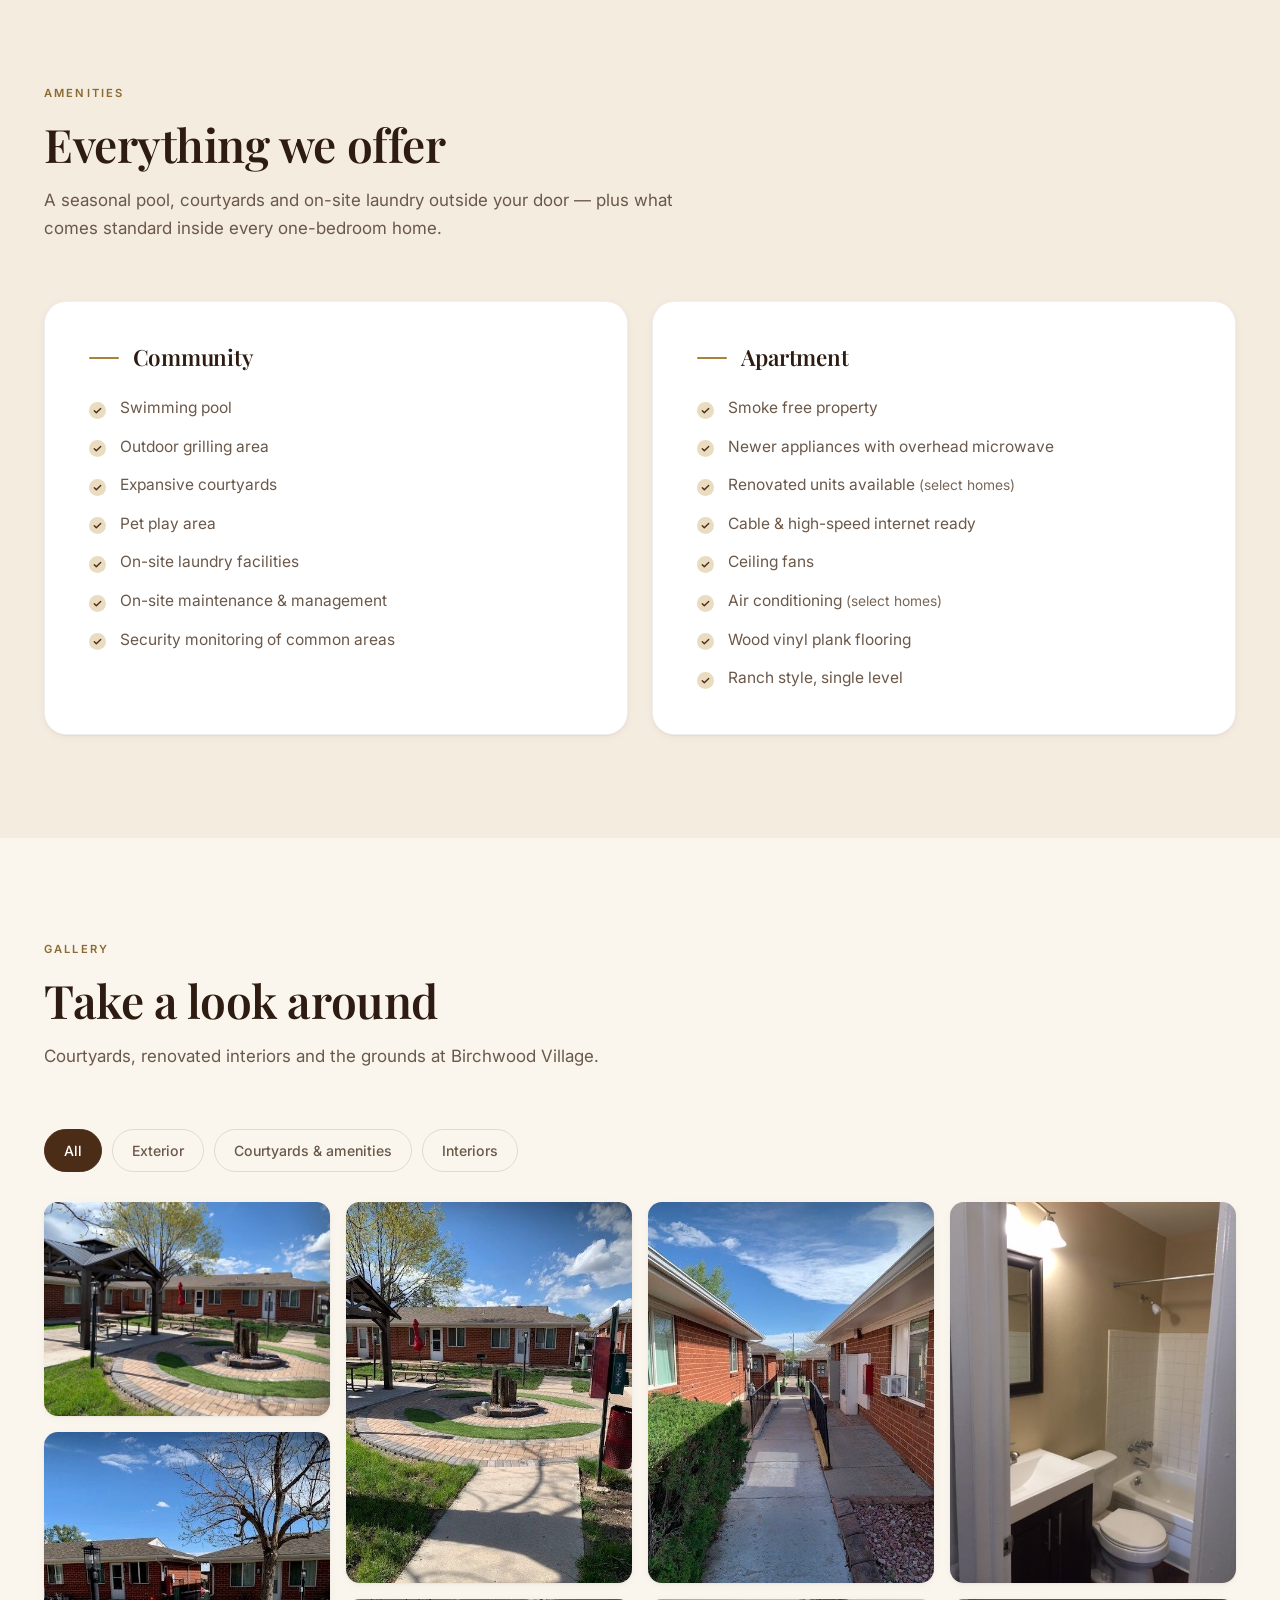
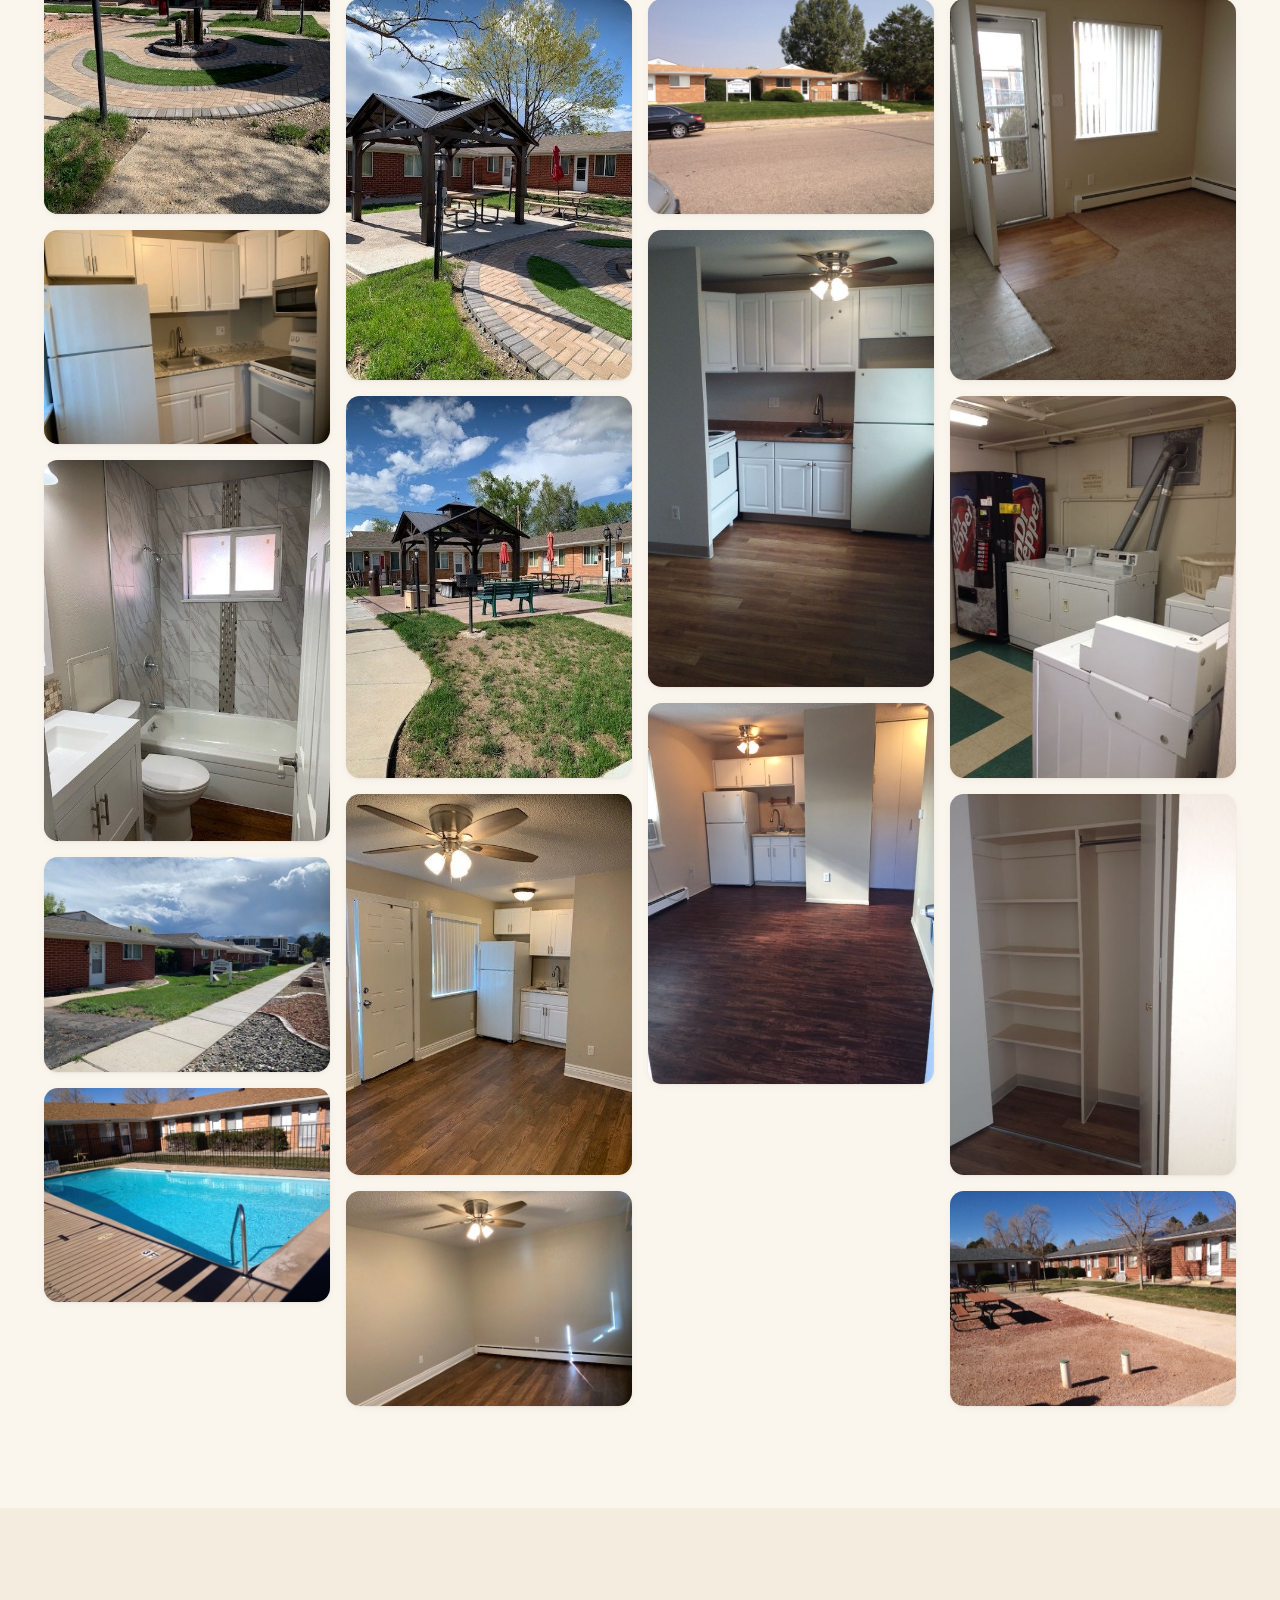
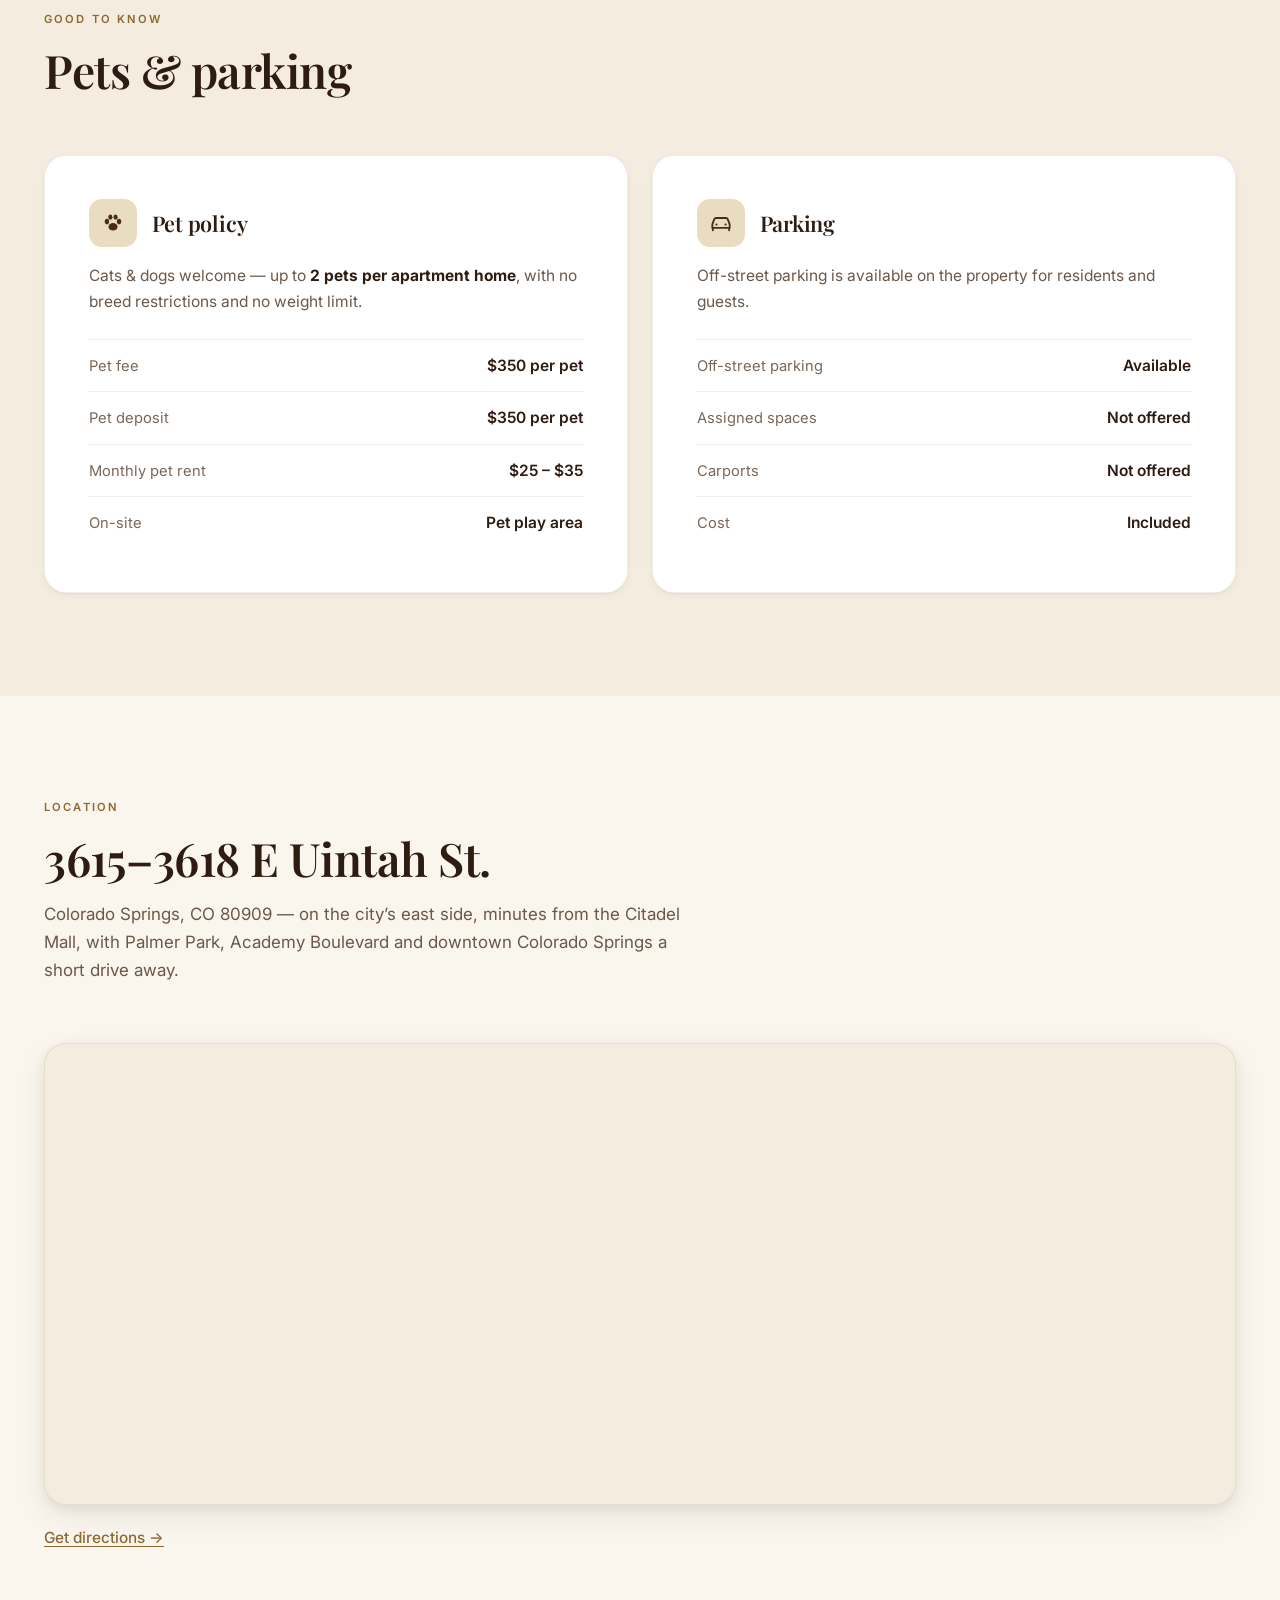
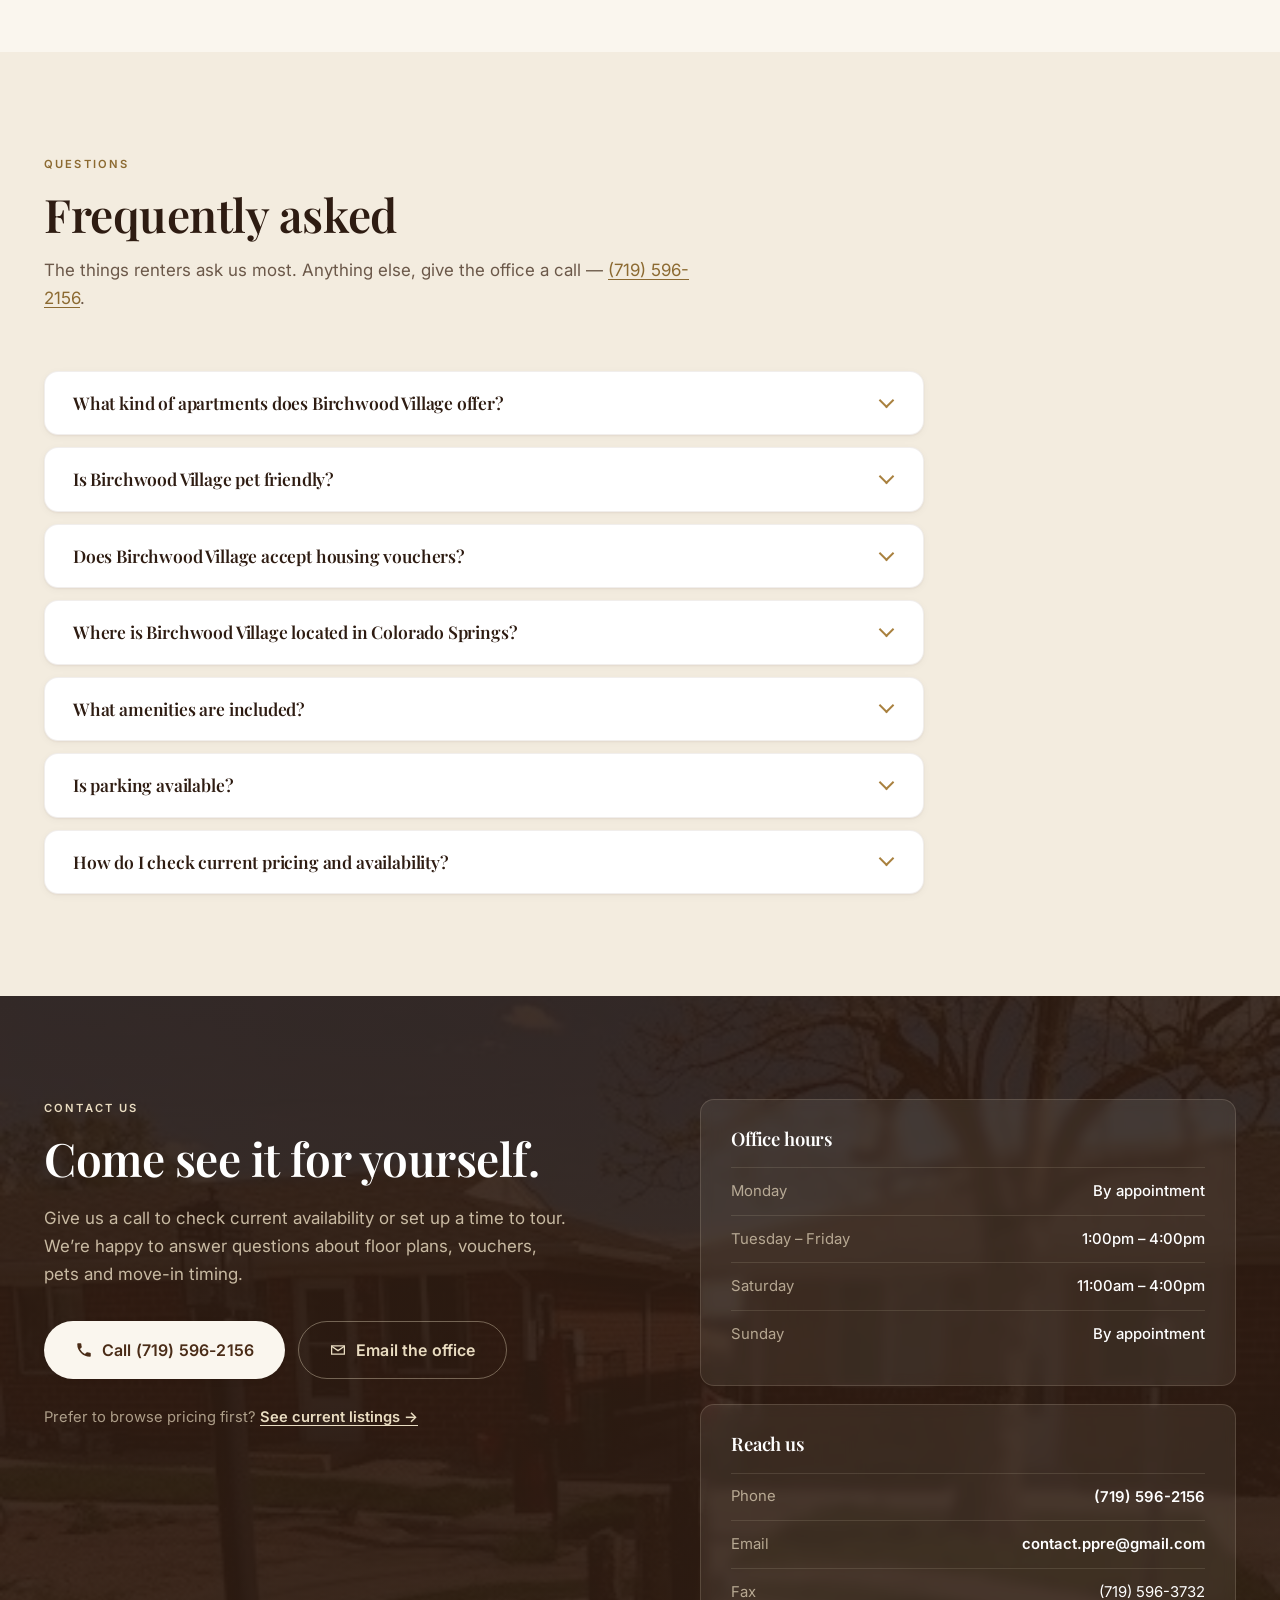
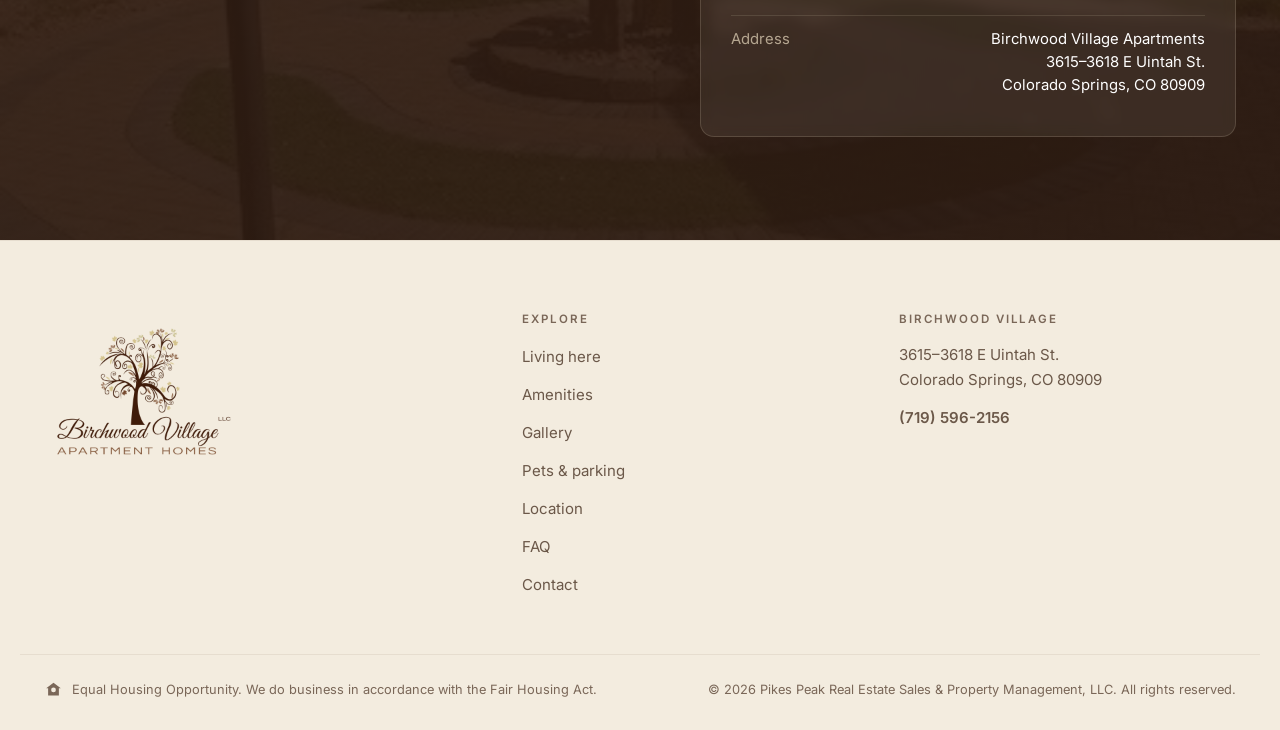
==== commit 25bc3a4b: "Remove remaining furnished/corporate lease copy Drops the mentions from the "A home for everyone" ca" ====
--- a/index.html
+++ b/index.html
@@ -337,7 +337,7 @@
             <svg viewBox="0 0 24 24"><path d="M12 20.5s-7-4.4-7-9.3A4.2 4.2 0 0 1 12 8.4a4.2 4.2 0 0 1 7 2.8c0 4.9-7 9.3-7 9.3Z" fill="none" stroke="currentColor" stroke-width="1.7" stroke-linejoin="round"/></svg>
           </span>
           <h3>A home for everyone</h3>
-          <p>We accept housing authority vouchers, and furnished homes and corporate leases are available.</p>
+          <p>We accept housing authority vouchers, and we&rsquo;re happy to walk you through the process.</p>
         </li>
       </ul>
     </div>
@@ -621,7 +621,7 @@
           <h2>Come see it for yourself.</h2>
           <p class="lede-light">
             Give us a call to check current availability or set up a time to tour. We&rsquo;re happy
-            to answer questions about floor plans, vouchers, furnished homes and corporate leases.
+            to answer questions about floor plans, vouchers, pets and move-in timing.
           </p>
 
           <div class="contact-actions">
